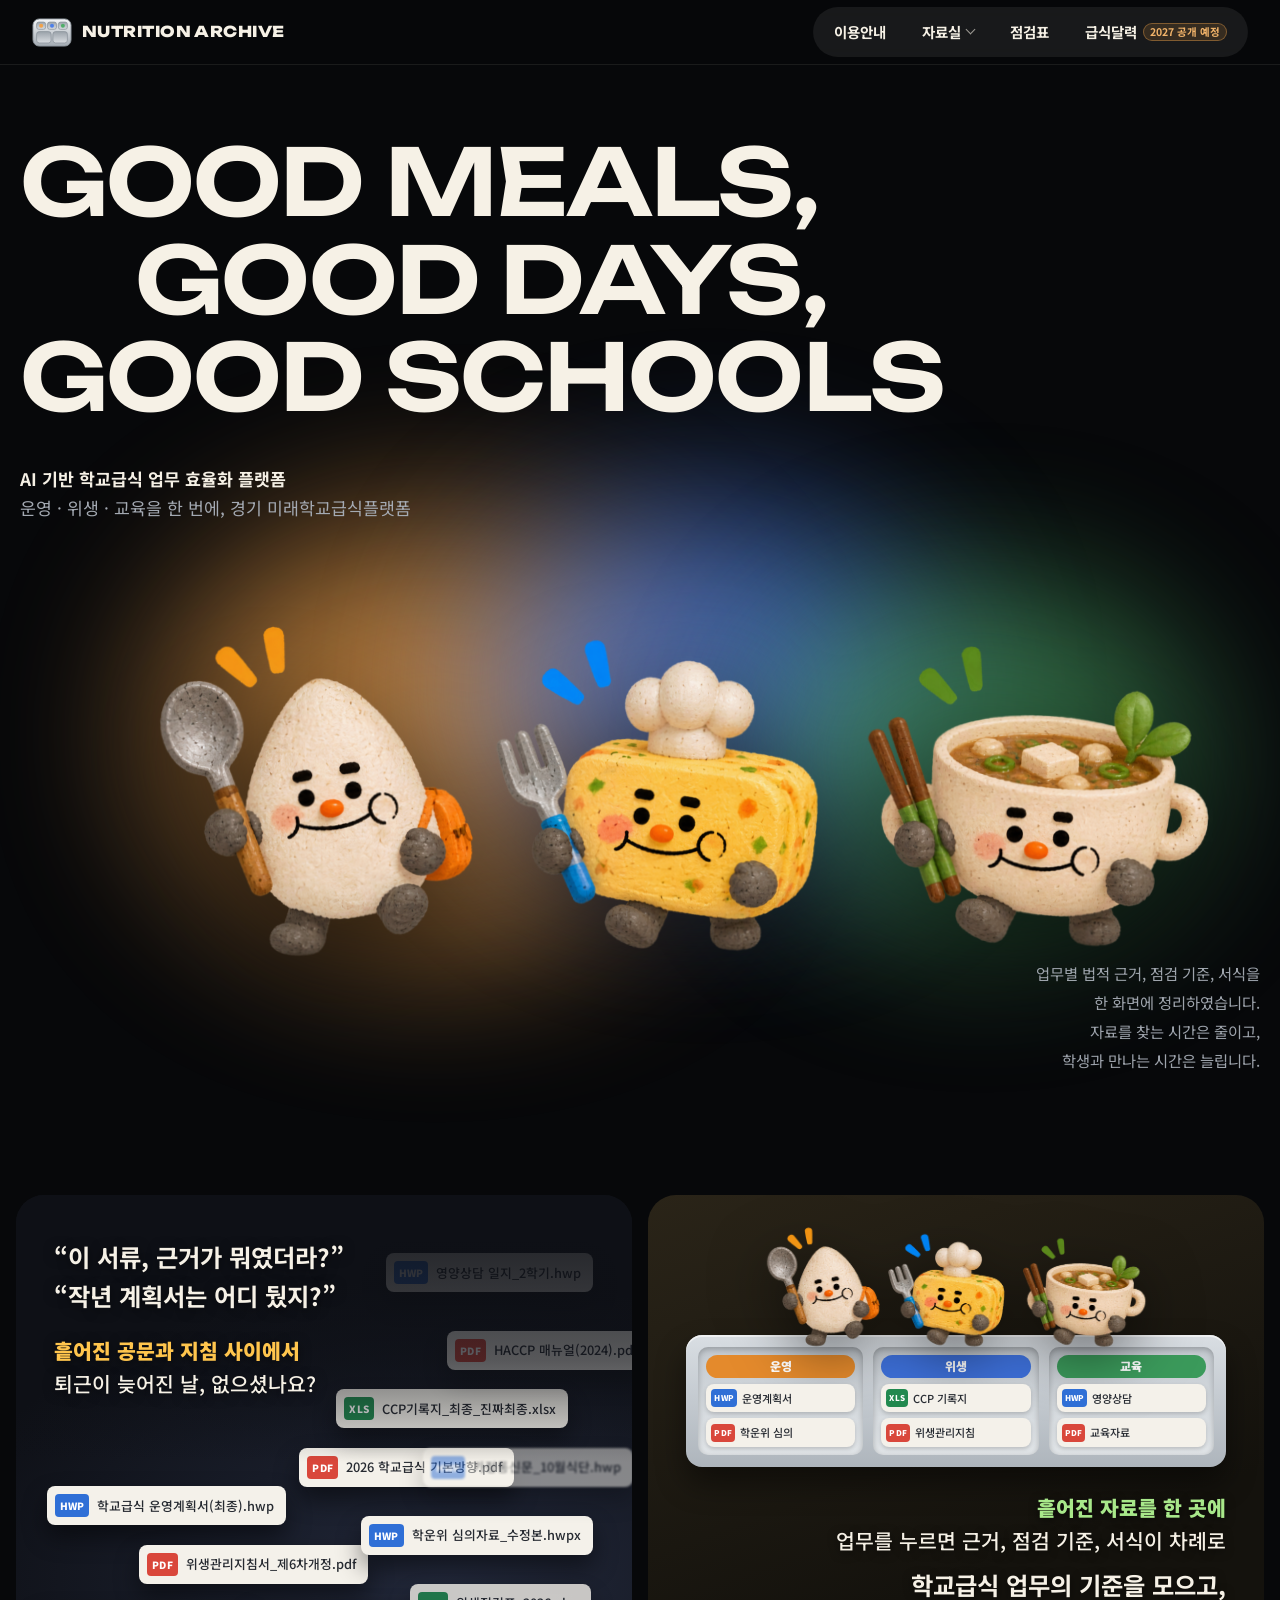
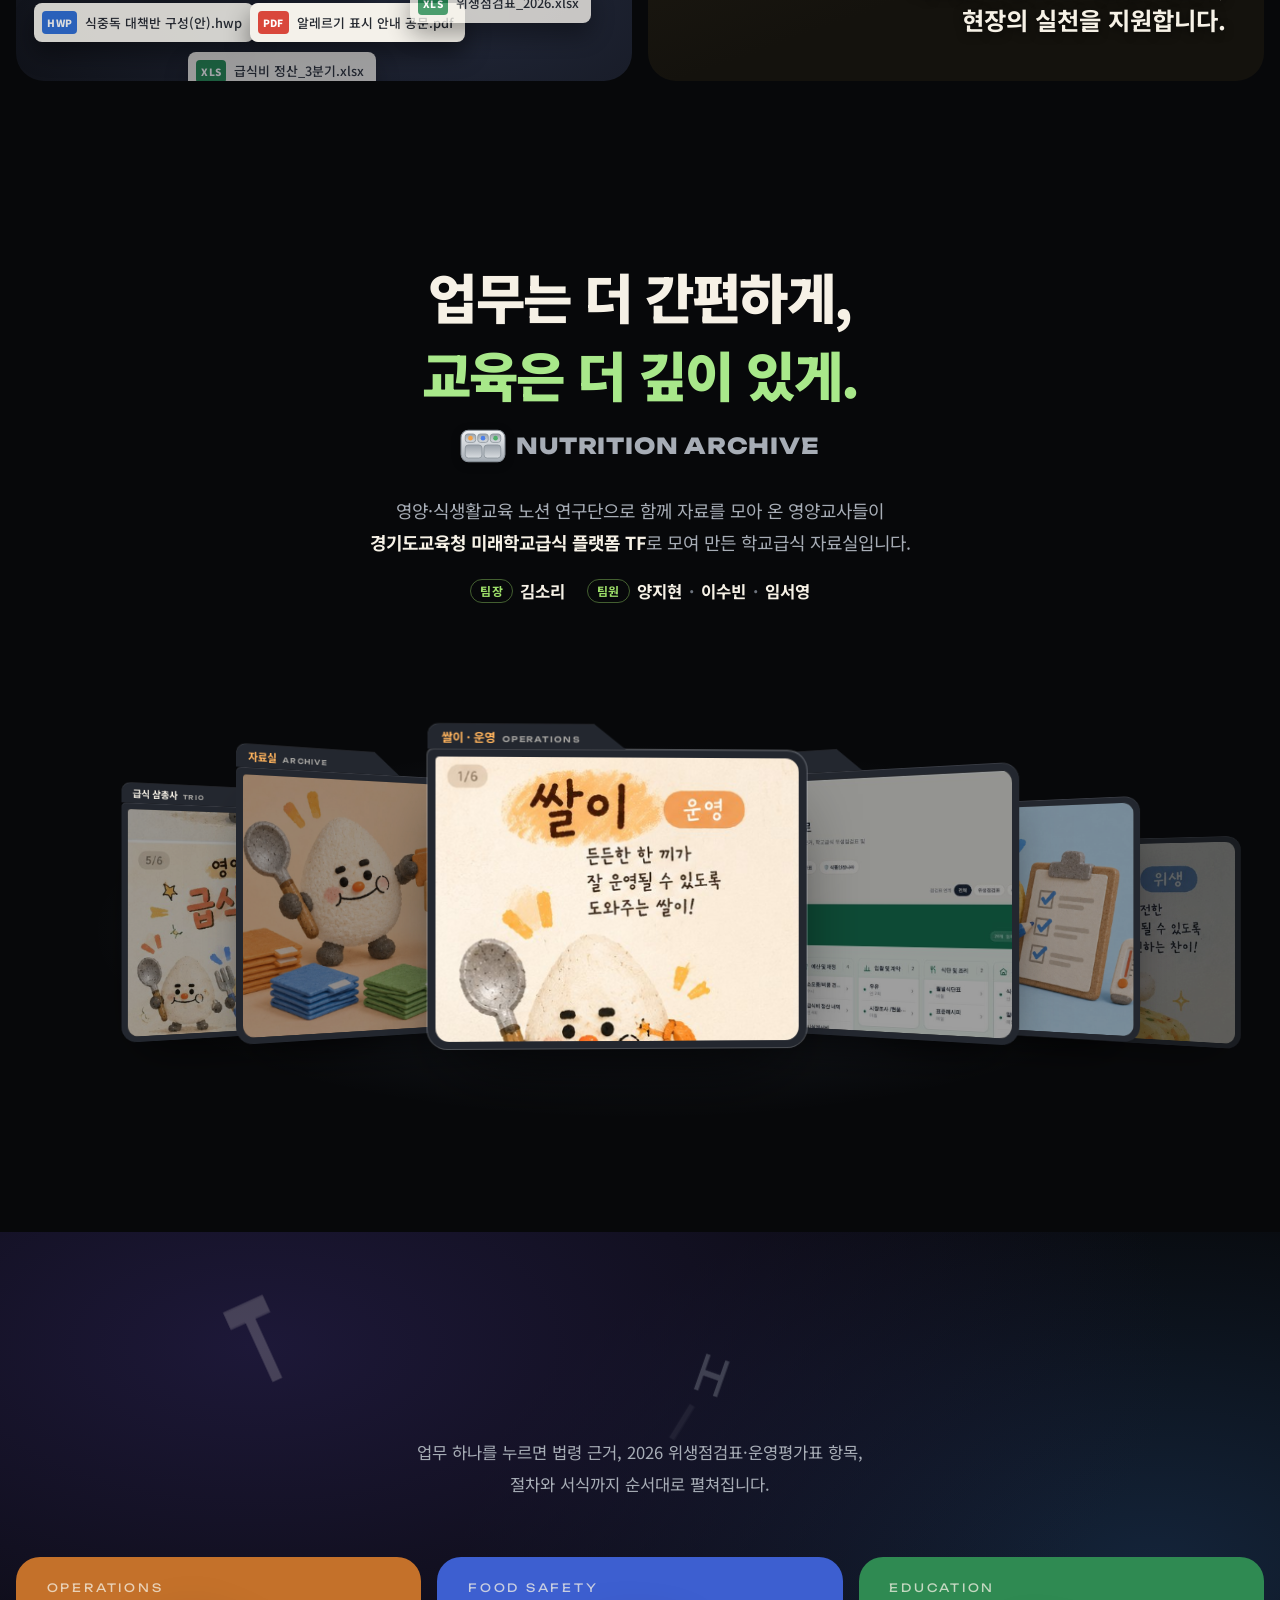
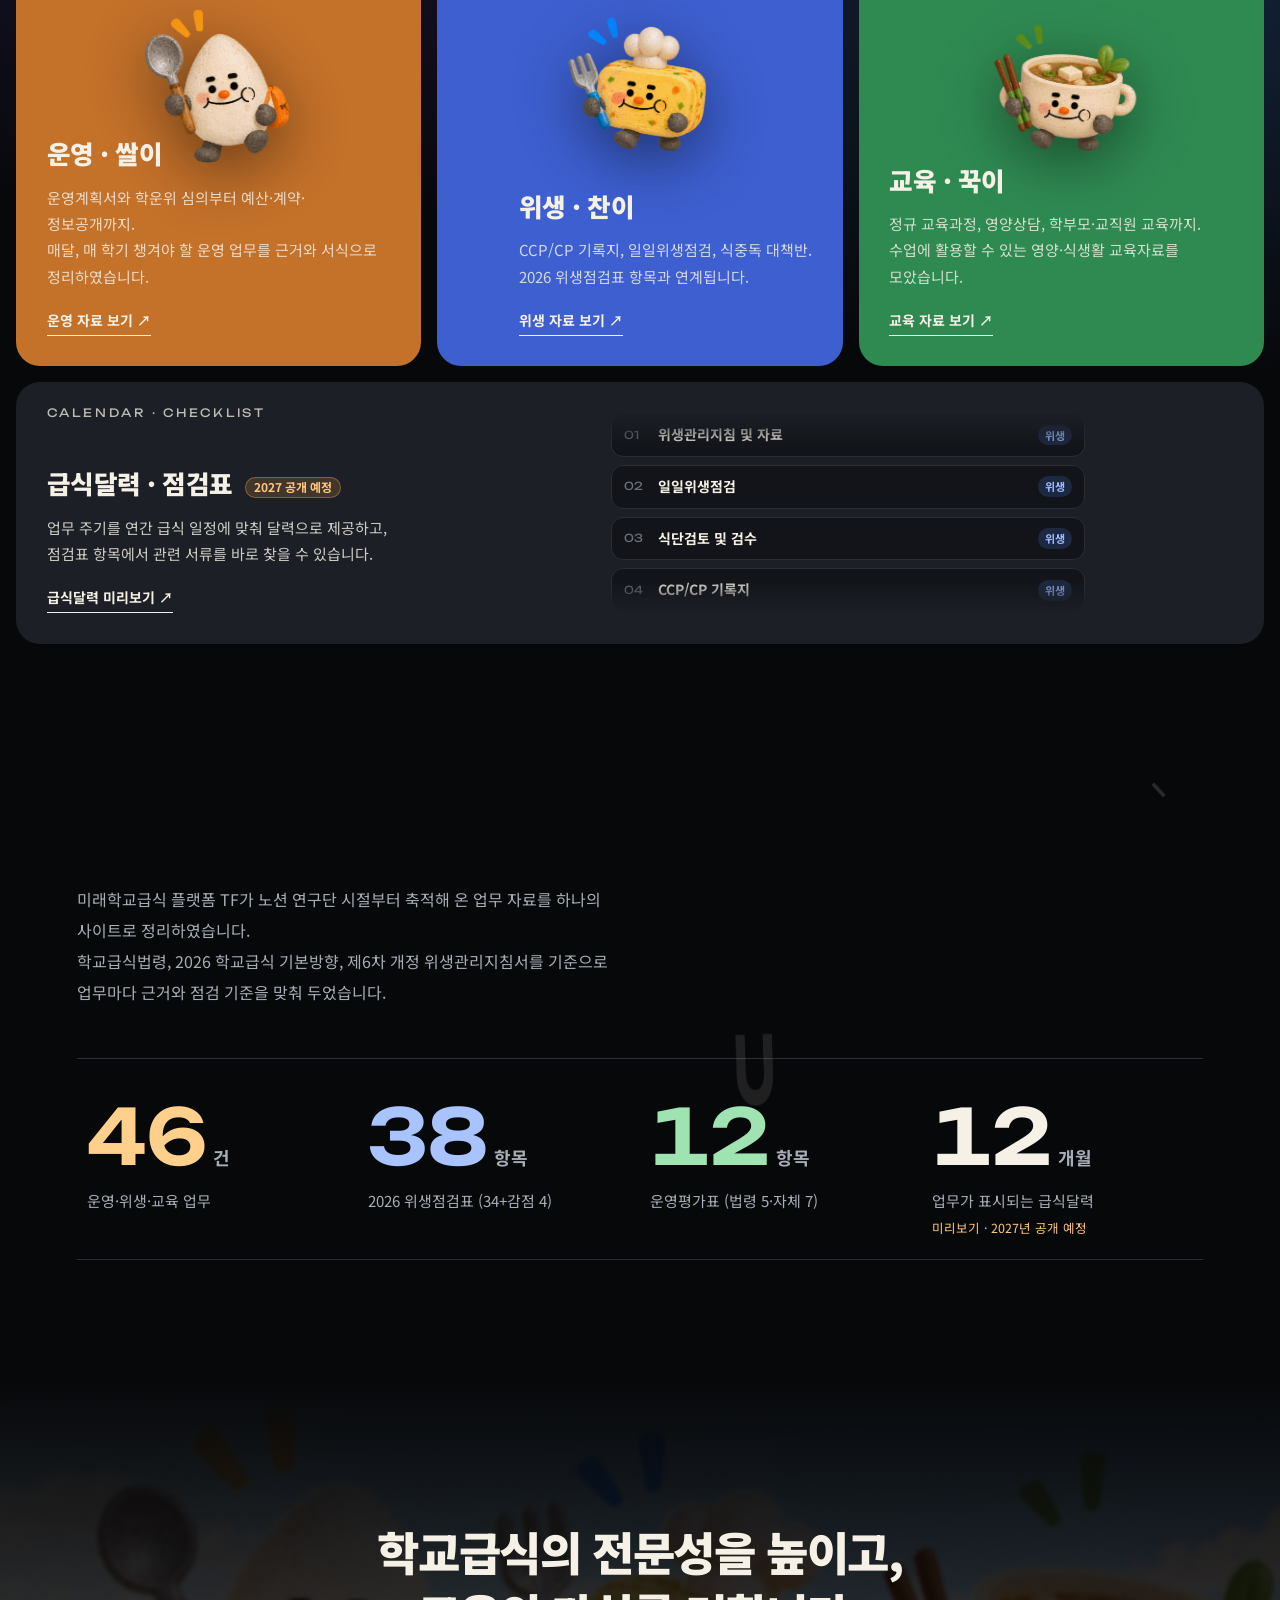
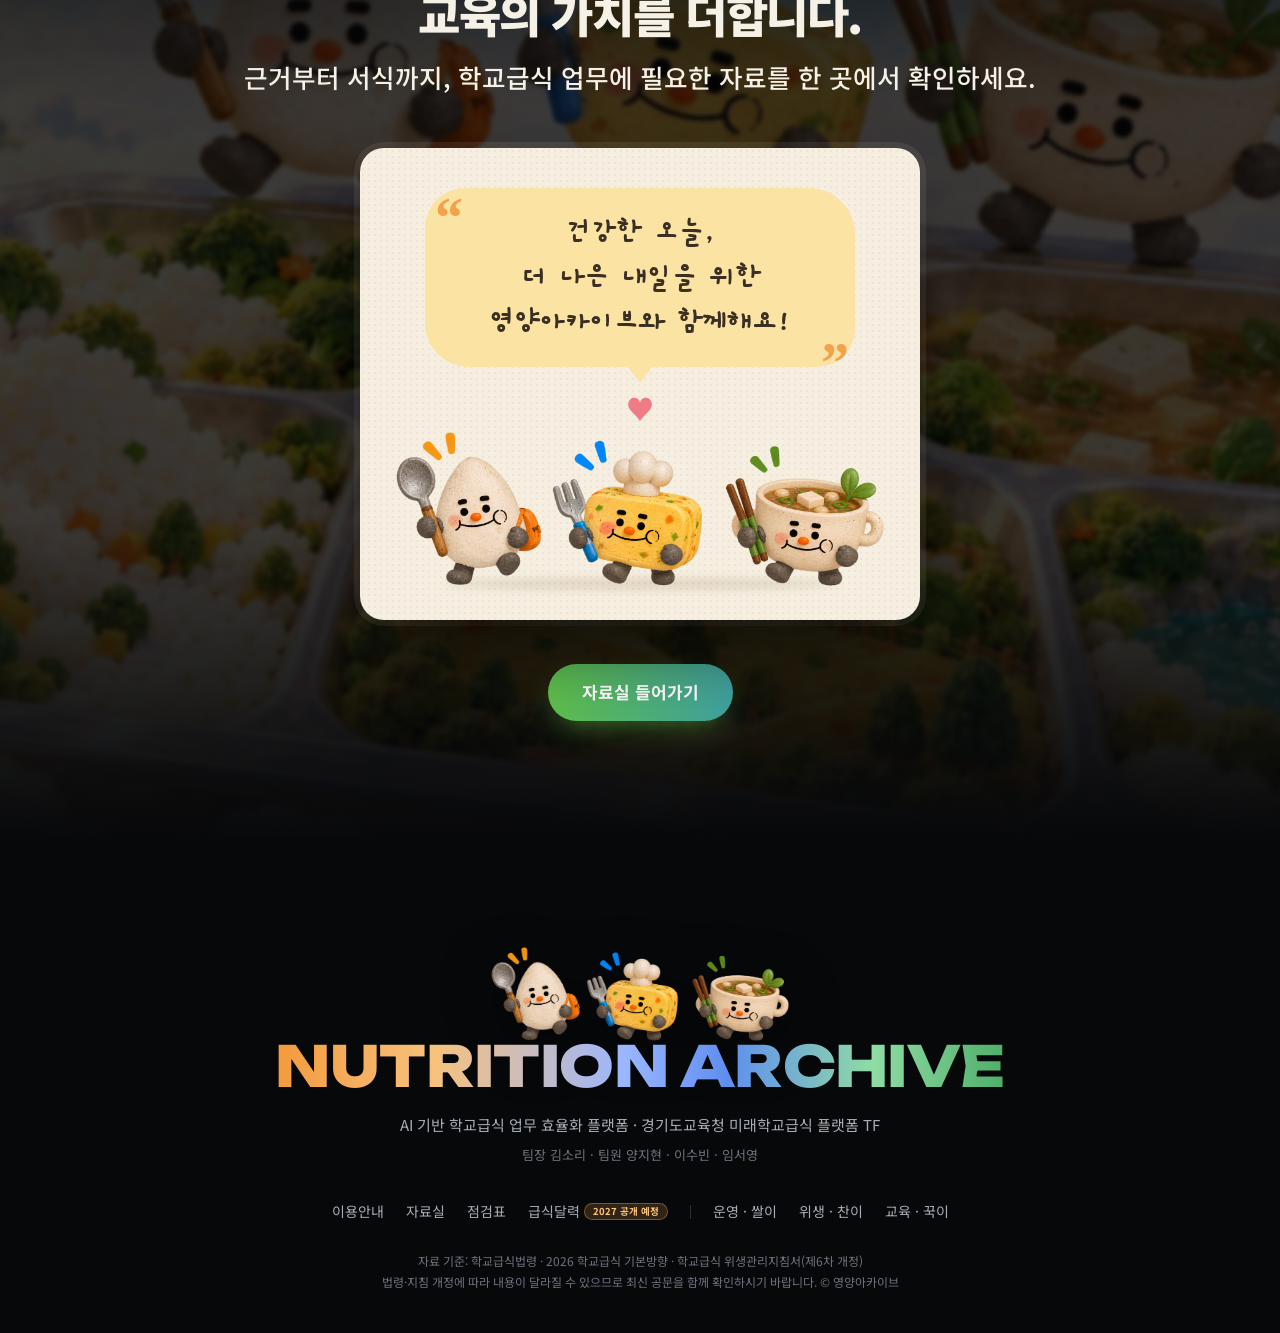
==== index.html @ f8cc2ca8 "공통 상단 메뉴, 첫 화면 5초 자동 재생, 점검표 엑셀 양식 출력, 팀 소개, 이용안내 개편 - nav.js: 모든 페이지 공통 상단 메뉴(이용안내·자료실·점검표·급식달력), 자" ====
<!doctype html>
<html lang="ko">
<head>
<meta charset="utf-8">
<meta name="viewport" content="width=device-width,initial-scale=1,viewport-fit=cover">
<title>영양아카이브</title>
<meta name="description" content="AI 기반 학교급식 업무 효율화 플랫폼. 운영·위생·교육 업무의 근거, 점검항목, 서식을 한 곳에서.">
<meta name="theme-color" content="#07080a">
<link rel="preconnect" href="https://fonts.googleapis.com">
<link rel="preconnect" href="https://fonts.gstatic.com" crossorigin>
<link rel="stylesheet" href="https://fonts.googleapis.com/css2?family=Unbounded:wght@400;600;800&family=Noto+Sans+KR:wght@400;500;700;900&family=Gaegu:wght@700&display=swap">
<link rel="stylesheet" href="main.css">
<link rel="stylesheet" href="v2.css">
<link rel="stylesheet" href="v3.css">
<link rel="stylesheet" href="v4.css">
<script>try{if(sessionStorage.getItem("na-intro")||matchMedia("(prefers-reduced-motion: reduce)").matches)document.documentElement.classList.add("intro-seen")}catch(e){}</script>
</head>
<body>
<a class="skip" href="archive-preview.html">자료실로 바로 가기</a>

<!-- ───────── 1. 인트로: 식판 창 속으로 ───────── -->
<section class="intro" id="intro" aria-label="식판 속 세상으로 들어가는 첫 화면">
  <div class="intro-pin">
    <div class="intro-brand">
      <svg class="mark" viewBox="0 0 44 32" aria-hidden="true"><defs><linearGradient id="trS" x1="0" y1="0" x2="0" y2="1"><stop offset="0" stop-color="#f3f5f7"/><stop offset="1" stop-color="#a3abb3"/></linearGradient><linearGradient id="trC" x1="0" y1="0" x2="0" y2="1"><stop offset="0" stop-color="#9aa2aa"/><stop offset="1" stop-color="#d9dde1"/></linearGradient></defs><rect x="1" y="1" width="42" height="30" rx="7" fill="url(#trS)" stroke="#8a929a" stroke-width="1"/><g fill="url(#trC)" stroke="#8a929a" stroke-width=".8"><rect x="5" y="4.5" width="10" height="8" rx="2.5"/><rect x="17" y="4.5" width="10" height="8" rx="2.5"/><rect x="29" y="4.5" width="10" height="8" rx="2.5"/><rect x="5" y="15" width="16" height="12.5" rx="3"/><rect x="23" y="15" width="16" height="12.5" rx="3"/></g><circle cx="10" cy="8.5" r="2.2" fill="#f2a24a"/><circle cx="22" cy="8.5" r="2.2" fill="#4d7fe8"/><circle cx="34" cy="8.5" r="2.2" fill="#4fae6a"/></svg>
      <span class="intro-word en">NUTRITION ARCHIVE</span><span class="intro-sub">AI 기반 학교급식 업무 효율화 플랫폼</span>
    </div>

    <div class="tray" id="tray">
      <span class="tray-handle l" aria-hidden="true"></span>
      <span class="tray-handle r" aria-hidden="true"></span>
      <div class="tray-window">
        <video id="dive" muted playsinline preload="auto" poster="assets/tray-poster.jpg" aria-hidden="true">
          <source src="assets/tray-dive-scrub.mp4" type="video/mp4">
          <source src="assets/tray-dive-scrub.webm" type="video/webm">
        </video>
        <img class="tray-still" src="assets/tray-poster.jpg" alt="쌀이·찬이·꾹이가 구름 위 식판에서 손을 흔들고, 식판 칸 안에는 쌀 언덕과 채소 숲, 작은 연못이 펼쳐져 있어요.">
      </div>
    </div>

    <button class="intro-skip" id="introSkip" type="button">건너뛰기 <span aria-hidden="true">›</span></button>

    <div class="lanes" aria-hidden="true">
      <p class="lanes-words"><span class="op">운영</span><i>·</i><span class="hy">위생</span><i>·</i><span class="ed">교육</span></p>
      <p class="lanes-sub">학교급식 업무를 한 식판에</p>
    </div>
    <div class="intro-fade" aria-hidden="true"></div>
  </div>
</section>

<!-- ───────── 상단 메뉴 (모든 페이지 공통: nav.js) ───────── -->
<header id="siteNav" data-theme="dark" data-active="home"></header>
<script src="nav.js"></script>

<main id="main">

<!-- ───────── 2. 히어로 ───────── -->
<section class="hero" id="about">
  <h1 class="hero-title" aria-label="Good meals, good days, good schools">
    <span class="ln"><span>GOOD MEALS,</span></span>
    <span class="ln in"><span>GOOD DAYS,</span></span>
    <span class="ln"><span>GOOD SCHOOLS</span></span>
  </h1>
  <div class="hero-sub">
    <p class="k1">AI 기반 학교급식 업무 효율화 플랫폼</p>
    <p class="k2">운영 · 위생 · 교육을 한 번에, 경기 미래학교급식플랫폼</p>
  </div>
  <div class="hero-visual" aria-hidden="true">
    <div class="glow g1"></div><div class="glow g2"></div><div class="glow g3"></div>
    <img class="hero-trio" src="assets/trio-cut.png" alt="">
  </div>
  <p class="hero-right">
    업무별 법적 근거, 점검 기준, 서식을<br>
    한 화면에 정리하였습니다.<br>
    자료를 찾는 시간은 줄이고,<br>
    학생과 만나는 시간은 늘립니다.
  </p>
</section>

<!-- ───────── 3. 공감 카드 ───────── -->
<section class="empathy">
  <article class="ecard mess">
    <div class="paper-storm" aria-hidden="true">
      <span class="fchip f1"><i class="pdf">PDF</i>2026 학교급식 기본방향.pdf</span>
      <span class="fchip f2"><i class="hwp">HWP</i>학교급식 운영계획서(최종).hwp</span>
      <span class="fchip f3"><i class="xls">XLS</i>CCP기록지_최종_진짜최종.xlsx</span>
      <span class="fchip f4"><i class="pdf">PDF</i>위생관리지침서_제6차개정.pdf</span>
      <span class="fchip f5"><i class="hwp">HWP</i>학운위 심의자료_수정본.hwpx</span>
      <span class="fchip f6"><i class="hwp">HWP</i>식중독 대책반 구성(안).hwp</span>
      <span class="fchip f7"><i class="pdf">PDF</i>알레르기 표시 안내 공문.pdf</span>
      <span class="fchip f8"><i class="xls">XLS</i>위생점검표_2026.xlsx</span>
      <span class="fchip f9"><i class="hwp">HWP</i>영양상담 일지_2학기.hwp</span>
      <span class="fchip f10"><i class="xls">XLS</i>급식비 정산_3분기.xlsx</span>
      <span class="fchip f11"><i class="pdf">PDF</i>HACCP 매뉴얼(2024).pdf</span>
      <span class="fchip f12"><i class="hwp">HWP</i>가정통신문_10월식단.hwp</span>
    </div>
    <div class="ecard-copy top">
      <p class="q">“이 서류, 근거가 뭐였더라?”<br>“작년 계획서는 어디 뒀지?”</p>
      <p class="hl hl-amber">흩어진 공문과 지침 사이에서</p>
      <p>퇴근이 늦어진 날, 없으셨나요?</p>
    </div>
  </article>
  <article class="ecard calm">
    <div class="sorted" aria-hidden="true">
      <img class="sorted-trio" src="assets/trio-cut.png" alt="">
      <div class="trays">
        <div class="tcol op"><b>운영</b><span class="fchip"><i class="hwp">HWP</i>운영계획서</span><span class="fchip"><i class="pdf">PDF</i>학운위 심의</span></div>
        <div class="tcol hy"><b>위생</b><span class="fchip"><i class="xls">XLS</i>CCP 기록지</span><span class="fchip"><i class="pdf">PDF</i>위생관리지침</span></div>
        <div class="tcol ed"><b>교육</b><span class="fchip"><i class="hwp">HWP</i>영양상담</span><span class="fchip"><i class="pdf">PDF</i>교육자료</span></div>
      </div>
    </div>
    <div class="ecard-copy bottom">
      <p class="hl hl-green">흩어진 자료를 한 곳에</p>
      <p>업무를 누르면 근거, 점검 기준, 서식이 차례로</p>
      <p class="big">학교급식 업무의 기준을 모으고,<br>현장의 실천을 지원합니다.</p>
    </div>
  </article>
</section>

<!-- ───────── 4. 슬로건 + 기울어진 자료 벽 ───────── -->
<section class="slogan">
  <h2 class="slogan-title"><span>업무는 더 간편하게,</span><span class="sl2">교육은 더 깊이 있게.</span></h2>
  <p class="slogan-brand"><svg class="mark" viewBox="0 0 44 32" aria-hidden="true"><defs><linearGradient id="trS" x1="0" y1="0" x2="0" y2="1"><stop offset="0" stop-color="#f3f5f7"/><stop offset="1" stop-color="#a3abb3"/></linearGradient><linearGradient id="trC" x1="0" y1="0" x2="0" y2="1"><stop offset="0" stop-color="#9aa2aa"/><stop offset="1" stop-color="#d9dde1"/></linearGradient></defs><rect x="1" y="1" width="42" height="30" rx="7" fill="url(#trS)" stroke="#8a929a" stroke-width="1"/><g fill="url(#trC)" stroke="#8a929a" stroke-width=".8"><rect x="5" y="4.5" width="10" height="8" rx="2.5"/><rect x="17" y="4.5" width="10" height="8" rx="2.5"/><rect x="29" y="4.5" width="10" height="8" rx="2.5"/><rect x="5" y="15" width="16" height="12.5" rx="3"/><rect x="23" y="15" width="16" height="12.5" rx="3"/></g><circle cx="10" cy="8.5" r="2.2" fill="#f2a24a"/><circle cx="22" cy="8.5" r="2.2" fill="#4d7fe8"/><circle cx="34" cy="8.5" r="2.2" fill="#4fae6a"/></svg>NUTRITION ARCHIVE</p>
  <p class="slogan-sub">영양·식생활교육 노션 연구단으로 함께 자료를 모아 온 영양교사들이<br class="dk"> <b>경기도교육청 미래학교급식 플랫폼 TF</b>로 모여 만든 학교급식 자료실입니다.</p>
  <p class="slogan-team"><span><em>팀장</em>김소리</span><span><em>팀원</em>양지현 <i aria-hidden="true">·</i> 이수빈 <i aria-hidden="true">·</i> 임서영</span></p>
</section>


<!-- ───────── 4-1. 폴더 필름 ───────── -->
<section class="reel" aria-hidden="true">
  <div class="reel-stage" id="reel">
    <div class="rtile" data-c="all"><span class="tab"><b>급식 삼총사</b><em>TRIO</em></span><div class="rimg"><img src="assets/card5.jpg" alt="" loading="lazy"></div></div>
    <div class="rtile" data-c="op"><span class="tab"><b>자료실</b><em>ARCHIVE</em></span><div class="rimg"><img src="assets/gb-arc.jpg" alt="" loading="lazy"></div></div>
    <div class="rtile" data-c="op"><span class="tab"><b>쌀이 · 운영</b><em>OPERATIONS</em></span><div class="rimg"><img src="assets/card1.jpg" alt="" loading="lazy"></div></div>
    <div class="rtile" data-c="op"><span class="tab"><b>자료실 화면</b><em>SCREEN</em></span><div class="rimg"><img src="assets/ui-arc.jpg" alt="" loading="lazy"></div></div>
    <div class="rtile" data-c="hy"><span class="tab"><b>점검표</b><em>CHECKLIST</em></span><div class="rimg"><img src="assets/gb-chk.jpg" alt="" loading="lazy"></div></div>
    <div class="rtile" data-c="hy"><span class="tab"><b>찬이 · 위생</b><em>FOOD SAFETY</em></span><div class="rimg"><img src="assets/card2.jpg" alt="" loading="lazy"></div></div>
    <div class="rtile" data-c="hy"><span class="tab"><b>점검 항목</b><em>INSPECTION</em></span><div class="rimg"><img src="assets/ui-insp.jpg" alt="" loading="lazy"></div></div>
    <div class="rtile" data-c="ed"><span class="tab"><b>급식달력</b><em>CALENDAR</em></span><div class="rimg"><img src="assets/gb-cal.jpg" alt="" loading="lazy"></div></div>
    <div class="rtile" data-c="ed"><span class="tab"><b>꾹이 · 교육</b><em>EDUCATION</em></span><div class="rimg"><img src="assets/card3.jpg" alt="" loading="lazy"></div></div>
    <div class="rtile" data-c="ed"><span class="tab"><b>달력 화면</b><em>SCREEN</em></span><div class="rimg"><img src="assets/ui-cal.jpg" alt="" loading="lazy"></div></div>
    <div class="rtile" data-c="op"><span class="tab"><b>근거 · 기준 · 서식</b><em>BASIS</em></span><div class="rimg"><img src="assets/gb-base.jpg" alt="" loading="lazy"></div></div>
    <div class="rtile" data-c="all"><span class="tab"><b>급식 한 상</b><em>MEAL</em></span><div class="rimg"><img src="assets/card4.jpg" alt="" loading="lazy"></div></div>
    <div class="rtile" data-c="hy"><span class="tab"><b>세부 자료</b><em>BOARD</em></span><div class="rimg"><img src="assets/ui-board.jpg" alt="" loading="lazy"></div></div>
    <div class="rtile" data-c="ed"><span class="tab"><b>계기교육</b><em>LESSON</em></span><div class="rimg"><img src="assets/gb-edu.jpg" alt="" loading="lazy"></div></div>
    <div class="rtile" data-c="all"><span class="tab"><b>함께해요</b><em>TOGETHER</em></span><div class="rimg"><img src="assets/card6.jpg" alt="" loading="lazy"></div></div>
  </div>
</section>

<!-- ───────── 5. Why ───────── -->
<section class="why" id="why">
  <div class="why-head">
    <h2 class="scatter" aria-label="What's inside the archive"><span class="w">WHAT'S INSIDE</span><span class="w">THE ARCHIVE</span></h2>
    <p class="why-copy">
      업무 하나를 누르면 법령 근거, 2026 위생점검표·운영평가표 항목,<br>
      절차와 서식까지 순서대로 펼쳐집니다.
    </p>
  </div>

  <div class="bento">
    <article class="b b1">
      <span class="no en">OPERATIONS</span>
      <div class="b-copy">
        <h3>운영 · 쌀이</h3>
        <p>운영계획서와 학운위 심의부터 예산·계약·정보공개까지.<br>매달, 매 학기 챙겨야 할 운영 업무를 근거와 서식으로 정리하였습니다.</p>
        <a href="archive-preview.html?category=운영">운영 자료 보기 ↗</a>
      </div>
      <img class="b-char" src="assets/ssal.png" alt="숟가락을 든 쌀이">
    </article>
    <article class="b b2">
      <span class="no en">FOOD SAFETY</span>
      <div class="b-copy">
        <h3>위생 · 찬이</h3>
        <p>CCP/CP 기록지, 일일위생점검, 식중독 대책반.<br>2026 위생점검표 항목과 연계됩니다.</p>
        <a href="archive-preview.html?category=위생">위생 자료 보기 ↗</a>
      </div>
      <img class="b-char" src="assets/chan.png" alt="포크를 든 찬이">
    </article>
    <article class="b b3">
      <span class="no en">EDUCATION</span>
      <div class="b-copy">
        <h3>교육 · 꾹이</h3>
        <p>정규 교육과정, 영양상담, 학부모·교직원 교육까지.<br>수업에 활용할 수 있는 영양·식생활 교육자료를 모았습니다.</p>
        <a href="archive-preview.html?category=교육">교육 자료 보기 ↗</a>
      </div>
      <img class="b-char" src="assets/kkuk.png" alt="젓가락을 든 꾹이">
    </article>
    <article class="b b4">
      <span class="no en">CALENDAR · CHECKLIST</span>
      <div class="b-copy">
        <h3>급식달력 · 점검표 <em class="soon">2027 공개 예정</em></h3>
        <p>업무 주기를 연간 급식 일정에 맞춰 달력으로 제공하고,<br>점검표 항목에서 관련 서류를 바로 찾을 수 있습니다.</p>
        <a href="archive-preview.html?tab=cal">급식달력 미리보기 ↗</a>
      </div>
      <div class="ticker" aria-label="아카이브에 담긴 업무 목록"><ol id="ticker"></ol></div>
    </article>
  </div>
</section>

<!-- ───────── 6. 숫자로 보는 아카이브 ───────── -->
<section class="numbers">
  <div class="numbers-head">
    <p>미래학교급식 플랫폼 TF가 노션 연구단 시절부터 축적해 온 업무 자료를 하나의 사이트로 정리하였습니다.<br>
    학교급식법령, 2026 학교급식 기본방향, 제6차 개정 위생관리지침서를 기준으로<br>
    업무마다 근거와 점검 기준을 맞춰 두었습니다.</p>
    <h2 class="scatter right" aria-label="In numbers"><span class="w">IN</span><span class="w">NUMBERS</span></h2>
  </div>
  <ul class="stats">
    <li><b data-count="46">0</b><span>건</span><em>운영·위생·교육 업무</em></li>
    <li><b data-count="38">0</b><span>항목</span><em>2026 위생점검표 (34+감점 4)</em></li>
    <li><b data-count="12">0</b><span>항목</span><em>운영평가표 (법령 5·자체 7)</em></li>
    <li><b data-count="12">0</b><span>개월</span><em>업무가 표시되는 급식달력<br><small>미리보기 · 2027년 공개 예정</small></em></li>
  </ul>
</section>

<!-- ───────── 7. 마무리 ───────── -->
<section class="cta">
  <div class="cta-bg" aria-hidden="true"><img src="assets/tray-world.jpg" alt=""></div>
  <h2 class="cta-title">학교급식의 전문성을 높이고,<br>교육의 가치를 더합니다.</h2>
  <p class="cta-sub">근거부터 서식까지, 학교급식 업무에 필요한 자료를 한 곳에서 확인하세요.</p>
  <figure class="finale-card">
    <blockquote class="bubble"><span class="qm l" aria-hidden="true">“</span>건강한 오늘,<br>더 나은 내일을 위한<br>영양아카이브와 함께해요!<span class="qm r" aria-hidden="true">”</span></blockquote>
    <span class="heart" aria-hidden="true">♥</span>
    <img src="assets/trio-cut.png" alt="쌀이, 찬이, 꾹이가 나란히 서서 인사해요.">
    <span class="ground" aria-hidden="true"></span>
  </figure>
  <a class="cta-btn" href="archive-preview.html">자료실 들어가기</a>
</section>

</main>

<footer class="foot v2">
  <div class="fbrand">
    <img src="assets/trio-cut.png" alt="" aria-hidden="true">
    <p class="fg en">NUTRITION ARCHIVE</p>
    <p class="ftag">AI 기반 학교급식 업무 효율화 플랫폼 · 경기도교육청 미래학교급식 플랫폼 TF</p>
    <p class="fteam">팀장 김소리 · 팀원 양지현 · 이수빈 · 임서영</p>
  </div>
  <nav class="flinks" aria-label="바닥글 메뉴">
    <a href="guide.html">이용안내</a><a href="archive-preview.html">자료실</a><a href="archive-preview.html?tab=chk">점검표</a><a href="archive-preview.html?tab=cal">급식달력 <em class="soon">2027 공개 예정</em></a>
    <span class="sep" aria-hidden="true"></span>
    <a href="archive-preview.html?category=운영">운영 · 쌀이</a><a href="archive-preview.html?category=위생">위생 · 찬이</a><a href="archive-preview.html?category=교육">교육 · 꾹이</a>
  </nav>
  <small class="fnote">자료 기준: 학교급식법령 · 2026 학교급식 기본방향 · 학교급식 위생관리지침서(제6차 개정)<br>법령·지침 개정에 따라 내용이 달라질 수 있으므로 최신 공문을 함께 확인하시기 바랍니다. © 영양아카이브</small>
</footer>

<button class="totop" id="totop" type="button" aria-label="맨 위로">↑</button>

<script src="vendor/gsap.min.js"></script>
<script src="vendor/ScrollTrigger.min.js"></script>
<script src="vendor/lenis.min.js"></script>
<script src="main-v4.js"></script>
</body>
</html>
---- main.css ----
/* Layout: 링크키즈북식 다크 스크롤 스토리. 인트로(고정 식판 창) → 거대 영문 히어로 → 공감 카드 → 기울어진 자료 벽 → Why 벤토 → 숫자 → 마무리 → 거대 푸터 글자 */
:root{
  --ink:#07080a; --ink-2:#121419; --ink-3:#1c1f26; --line:#2a2e37;
  --paper:#f6f1e6; --muted:#a7adb6; --dim:#6d737d;
  --rice:#f2a24a; --egg:#4d7fe8; --soup:#4fae6a; --leaf:#9ee06a;
  --f-disp:"Unbounded","Noto Sans KR",system-ui,sans-serif;
  --f-body:"Noto Sans KR",system-ui,-apple-system,"Apple SD Gothic Neo","Malgun Gothic",sans-serif;
  --f-hand:"Gaegu","Noto Sans KR",cursive;
  --gut:max(20px,env(safe-area-inset-left,0px));
  --gutR:max(20px,env(safe-area-inset-right,0px));
  color-scheme:dark;
}
*{box-sizing:border-box}
html{background:var(--ink);overflow-x:clip}
html.lenis,html.lenis body{height:auto}
.lenis.lenis-smooth{scroll-behavior:auto!important}
body{margin:0;background:var(--ink);color:var(--paper);font-family:var(--f-body);font-size:16px;line-height:1.7;word-break:keep-all;-webkit-font-smoothing:antialiased;overflow-x:clip}
img{max-width:100%;display:block}
a{color:inherit;text-decoration:none}
:focus-visible{outline:2px solid var(--leaf);outline-offset:3px;border-radius:4px}
.skip{position:absolute;left:-999px;top:8px;z-index:100;background:var(--paper);color:var(--ink);padding:8px 14px;border-radius:999px}
.skip:focus{left:16px}

/* 공통 마크: 두 장의 잎 = 숟가락 두 개 */
.mark{display:inline-flex;gap:2px;align-items:flex-end;width:34px;height:24px;flex:none}
.mark i{display:block;width:15px;height:22px;background:linear-gradient(160deg,#c6f08f,#5fbf4a);border-radius:2px 16px 2px 16px;transform:rotate(-14deg)}
.mark i+i{transform:scaleX(-1) rotate(-14deg)}

/* ───────── 1. 인트로 ───────── */
.intro{position:relative;height:520vh;background:var(--ink)}
.intro-pin{position:sticky;top:0;height:100vh;height:100svh;overflow:hidden;display:grid;place-items:center}
.intro-brand{position:absolute;top:13vh;left:50%;transform:translateX(-50%);display:flex;flex-direction:column;align-items:center;gap:14px;z-index:3;text-align:center}
.intro-brand .mark{width:52px;height:36px}
.intro-brand .mark i{width:23px;height:33px}
.intro-word{font-family:var(--f-disp);font-weight:800;font-size:clamp(20px,2.4vw,30px);letter-spacing:.04em;white-space:nowrap}

.tray{position:absolute;left:50%;top:56%;width:min(500px,74vw);aspect-ratio:16/10;transform:translate(-50%,-50%);z-index:2}
.tray-window{position:absolute;inset:0;overflow:hidden;border-radius:30px;background:#cfd6dc;box-shadow:0 0 0 6px #c9ced4,0 0 0 7px #8d949c,0 30px 80px -20px rgba(160,200,255,.25)}
.tray-window video,.tray-window .tray-still{position:absolute;inset:0;width:100%;height:100%;object-fit:cover}
.tray-window .tray-still{z-index:-1}
.tray-handle{position:absolute;top:34%;width:7%;height:32%;background:linear-gradient(90deg,#a9b0b8,#e5e9ec 50%,#a9b0b8);border-radius:14px;z-index:-1}
.tray-handle.l{left:-5.5%}.tray-handle.r{right:-5.5%}

.chev{position:absolute;bottom:9vh;left:50%;transform:translateX(-50%);display:grid;gap:2px;z-index:3}
.chev i{display:block;width:22px;height:9px;border-right:2px solid var(--paper);border-bottom:2px solid var(--paper);transform:rotate(45deg) scale(.7);transform-origin:center;opacity:.25;animation:chev 1.6s infinite}
.chev i:nth-child(1){animation-delay:.0s}.chev i:nth-child(2){animation-delay:.2s}.chev i:nth-child(3){animation-delay:.4s}
@keyframes chev{0%,100%{opacity:.15}40%{opacity:.95}}

.intro-giant{position:absolute;left:0;right:0;bottom:3vh;z-index:4;text-align:center;font-family:var(--f-disp);font-weight:800;font-size:clamp(34px,9.2vw,148px);line-height:.95;letter-spacing:-.01em;white-space:nowrap;
  background:linear-gradient(90deg,#f6c27a,#f6f1e6 45%,#9fc0ff 75%,#a7e39a);-webkit-background-clip:text;background-clip:text;color:transparent;opacity:0;transform:translateY(40%)}
.intro-fade{position:absolute;inset:0;background:var(--ink);opacity:0;z-index:5;pointer-events:none}

/* ───────── 상단 메뉴 ───────── */
.nav{position:fixed;top:0;left:0;right:0;z-index:50;display:flex;align-items:center;gap:28px;
  padding:calc(14px + env(safe-area-inset-top,0px)) var(--gutR) 14px var(--gut);
  background:linear-gradient(var(--ink) 30%,rgba(7,8,10,0));opacity:0;transform:translateY(-100%);transition:opacity .4s,transform .4s}
.nav.on{opacity:1;transform:none}
.logo{display:flex;align-items:center;gap:10px;margin-right:auto}
.logo b{font-family:var(--f-body);font-weight:900;font-size:19px;letter-spacing:-.02em}
.nav nav{display:flex;gap:30px;font-weight:500;font-size:15px}
.nav nav a{opacity:.86}.nav nav a:hover{opacity:1;color:var(--leaf)}
.nav-cta{background:#2a3a1f;color:#d8f5b8;font-weight:700;font-size:14px;padding:8px 18px;border-radius:999px;border:1px solid #47622f}
.nav-cta:hover{background:#3a5229}

main{position:relative;z-index:1}
section{position:relative}

/* ───────── 2. 히어로 ───────── */
.hero{min-height:100vh;padding:clamp(110px,15vh,150px) var(--gutR) 80px var(--gut);overflow:hidden}
.hero-title{font-family:var(--f-disp);font-weight:600;font-size:clamp(34px,7.2vw,112px);line-height:1.02;letter-spacing:-.02em;margin:0;position:relative;z-index:2}
.hero-title .ln{display:block;overflow:hidden;padding-bottom:.04em}
.hero-title .ln>span{display:inline-block}
.hero-title .ln.in{padding-left:9vw}
.hero-sub{margin-top:36px;position:relative;z-index:2}
.hero-sub p{margin:0;font-size:clamp(15px,1.35vw,19px);color:var(--muted)}
.hero-sub .k1{color:var(--paper);font-weight:700}
.hero-visual{position:relative;height:clamp(300px,46vw,640px);margin-top:-12vw;z-index:1}
.hero-trio{position:absolute;left:50%;bottom:6%;width:min(1100px,92vw);transform:translateX(-46%);filter:drop-shadow(0 30px 60px rgba(0,0,0,.6))}
.glow{position:absolute;border-radius:50%;filter:blur(70px);opacity:.55}
.g1{width:34vw;height:26vw;left:16%;bottom:10%;background:var(--rice)}
.g2{width:30vw;height:24vw;left:40%;bottom:20%;background:var(--egg)}
.g3{width:30vw;height:24vw;left:62%;bottom:8%;background:var(--soup)}
.hero-right{position:relative;z-index:2;margin:0 0 0 auto;max-width:30em;text-align:right;color:var(--muted);font-size:clamp(14px,1.2vw,17px);line-height:1.9}

/* ───────── 3. 공감 카드 ───────── */
.empathy{display:grid;grid-template-columns:1fr 1fr;gap:16px;padding:40px 16px 120px}
.ecard{position:relative;border-radius:28px;overflow:hidden;min-height:clamp(420px,46vw,660px);background:var(--ink-2)}
.ecard img{position:absolute;inset:0;width:100%;height:100%;object-fit:cover}
.ecard.warm img{filter:saturate(1.05) brightness(.62)}
.ecard.cool img{filter:grayscale(.4) brightness(.38) hue-rotate(10deg);object-position:left top}
.ecard::after{content:"";position:absolute;inset:0;pointer-events:none}
.ecard.warm::after{background:linear-gradient(180deg,rgba(7,8,10,.75),rgba(7,8,10,0) 55%)}
.ecard.cool::after{background:linear-gradient(0deg,rgba(7,8,10,.85),rgba(20,40,90,.25) 60%)}
.ecard-copy{position:absolute;z-index:2;left:clamp(22px,3vw,42px);right:clamp(22px,3vw,42px);font-size:clamp(16px,1.6vw,22px);line-height:1.6;font-weight:500}
.ecard-copy p{margin:0}
.ecard-copy.top{top:clamp(26px,3.4vw,52px)}
.ecard-copy.bottom{bottom:clamp(26px,3.4vw,52px);text-align:right}
.ecard .q{font-size:clamp(18px,1.9vw,26px);font-weight:700;margin-bottom:18px}
.ecard .big{font-size:clamp(18px,1.9vw,26px);font-weight:700;margin-top:10px}
.hl{font-weight:900}
.hl-amber{color:#ffc54d}.hl-blue{color:#86a8ff}

/* ───────── 4. 슬로건 + 벽 ───────── */
.slogan{text-align:center;padding:60px 0 0;overflow:hidden}
.slogan-title{font-family:var(--f-body);font-weight:900;font-size:clamp(28px,4.2vw,58px);letter-spacing:-.03em;margin:0 0 6px;padding:0 16px;display:flex;align-items:center;justify-content:center;gap:.35em;flex-wrap:wrap}
.slogan-title .emoji{width:1.25em;height:1.25em;border-radius:.28em;object-fit:cover;transform:rotate(-6deg)}
.slogan-brand{font-family:var(--f-disp);font-weight:800;font-size:clamp(26px,4vw,54px);margin:0;display:flex;align-items:center;justify-content:center;gap:.45em}
.slogan-brand .mark{transform:scale(1.4)}
.slogan-sub{color:var(--muted);font-size:clamp(15px,1.4vw,20px);margin:30px auto 0;padding:0 16px}
.wall-wrap{position:relative;height:clamp(420px,62vw,860px);margin-top:20px;perspective:1400px;overflow:hidden}
.wall-wrap::after{content:"";position:absolute;inset:auto 0 0 0;height:55%;background:linear-gradient(0deg,var(--ink) 15%,rgba(7,8,10,0));pointer-events:none}
.wall{position:absolute;left:50%;top:12%;width:220vw;transform:translateX(-50%) rotateX(52deg) rotateZ(-14deg);transform-style:preserve-3d;display:grid;gap:14px}
.wall .row{display:flex;gap:14px}
.wall img{width:clamp(180px,22vw,340px);aspect-ratio:4/3;object-fit:cover;border-radius:6px;border:4px solid #111;box-shadow:0 10px 30px rgba(0,0,0,.5);flex:none}

/* ───────── 5. Why ───────── */
.why{padding:80px 16px 120px;background:radial-gradient(120% 70% at 20% 10%,#1d1838 0,rgba(7,8,10,0) 60%),radial-gradient(90% 60% at 90% 30%,#14243a 0,rgba(7,8,10,0) 60%)}
.why-head{display:grid;grid-template-columns:1fr 1fr;gap:40px;align-items:end;padding:0 clamp(8px,4vw,70px) 60px}
.scatter{font-family:var(--f-disp);font-weight:600;font-size:clamp(34px,5.4vw,92px);line-height:.98;margin:0;letter-spacing:-.02em}
.scatter .w{display:block;white-space:nowrap}
.scatter .w:first-child{font-weight:400;font-size:.62em;color:var(--muted)}
.scatter .ch{display:inline-block;will-change:transform,opacity}
.scatter.right{text-align:right}
.why-copy{color:var(--muted);font-size:clamp(15px,1.3vw,18px);line-height:1.95;margin:0}
.bento{display:grid;grid-template-columns:repeat(12,minmax(0,1fr));gap:16px}
.b{position:relative;border-radius:24px;overflow:hidden;padding:clamp(22px,2.4vw,36px);min-height:clamp(300px,24vw,360px);display:flex;gap:20px;background:var(--ink-3)}
.b1{grid-column:span 7}.b2{grid-column:span 5;background:#3d5fd0}
.b3{grid-column:span 5;background:#2f8a52}.b4{grid-column:span 7}
.b .no{position:absolute;top:22px;left:clamp(22px,2.4vw,36px);font-family:var(--f-disp);font-size:18px;color:rgba(246,241,230,.6)}
.b-copy{align-self:flex-end;position:relative;z-index:2;max-width:34em}
.b h3{font-size:clamp(22px,2vw,30px);font-weight:900;margin:0 0 10px;letter-spacing:-.02em}
.b p{margin:0 0 16px;font-size:15px;line-height:1.75;color:rgba(246,241,230,.82)}
.b a{display:inline-block;font-weight:700;font-size:14px;border-bottom:1px solid currentColor;padding-bottom:2px}
.b-char{position:absolute;right:clamp(10px,2vw,30px);top:clamp(16px,2vw,28px);width:clamp(120px,13vw,200px);filter:drop-shadow(0 16px 30px rgba(0,0,0,.45));transition:transform .5s}
.b:hover .b-char{transform:translateY(-8px) rotate(-4deg)}
.b4 .b-copy{flex:1 1 52%}
.ticker{flex:0 0 40%;height:280px;align-self:stretch;overflow:hidden;-webkit-mask-image:linear-gradient(transparent,#000 18%,#000 82%,transparent);mask-image:linear-gradient(transparent,#000 18%,#000 82%,transparent)}
.ticker ol{list-style:none;margin:0;padding:0;display:grid;gap:8px;animation:tick 60s linear infinite}
.ticker li{display:flex;gap:12px;align-items:center;background:var(--ink-2);border:1px solid var(--line);border-radius:12px;padding:9px 12px;font-size:14px;font-weight:700}
.ticker li small{font-family:var(--f-disp);font-size:11px;color:var(--dim);font-weight:400;min-width:22px}
.ticker li i{font-style:normal;font-size:11px;font-weight:700;padding:1px 7px;border-radius:999px;margin-left:auto;flex:none}
.ticker li i.op{background:rgba(242,162,74,.18);color:var(--rice)}
.ticker li i.hy{background:rgba(77,127,232,.2);color:#9db8ff}
.ticker li i.ed{background:rgba(79,174,106,.2);color:#8fdca4}
@keyframes tick{to{transform:translateY(-50%)}}

/* ───────── 6. 숫자 ───────── */
.numbers{padding:120px clamp(16px,6vw,90px)}
.numbers-head{display:grid;grid-template-columns:1fr 1fr;gap:40px;align-items:center;padding-bottom:50px;border-bottom:1px solid var(--line)}
.numbers-head p{margin:0;color:var(--muted);font-size:clamp(15px,1.25vw,17px);line-height:1.95}
.stats{list-style:none;margin:0;padding:0;display:grid;grid-template-columns:repeat(4,minmax(0,1fr))}
.stats li{padding:40px 10px 20px;border-bottom:1px solid var(--line)}
.stats b{font-family:var(--f-disp);font-weight:600;font-size:clamp(48px,6vw,96px);line-height:1;font-variant-numeric:tabular-nums}
.stats span{font-weight:700;font-size:18px;margin-left:6px;color:var(--muted)}
.stats em{display:block;font-style:normal;color:var(--muted);margin-top:12px;font-size:15px}
.stats li:nth-child(1) b{color:#ffd08c}.stats li:nth-child(2) b{color:#a9c3ff}.stats li:nth-child(3) b{color:#9fe3b3}.stats li:nth-child(4) b{color:var(--paper)}

/* ───────── 7. 마무리 ───────── */
.cta{padding:140px 16px 120px;text-align:center;overflow:hidden}
.cta-bg{position:absolute;inset:0;z-index:-1}
.cta-bg img{width:100%;height:100%;object-fit:cover;filter:brightness(.28) saturate(1.1) blur(2px);transform:scale(1.08)}
.cta-bg::after{content:"";position:absolute;inset:0;background:linear-gradient(var(--ink),rgba(7,8,10,.2) 30%,rgba(7,8,10,.2) 70%,var(--ink))}
.cta-title{font-family:"Gaegu",var(--f-disp);font-weight:700;font-size:clamp(34px,4.6vw,64px);margin:0;color:#ffd790;letter-spacing:.01em}
.cta-title .ch{display:inline-block}
.cta-sub{font-size:clamp(17px,2vw,28px);font-weight:500;margin:10px 0 50px}
.spread{display:grid;grid-template-columns:1fr 1fr;max-width:820px;margin:0 auto 44px;background:#fff;padding:10px;border-radius:6px;box-shadow:0 40px 80px -30px rgba(0,0,0,.8)}
.spread .page{aspect-ratio:4/3;overflow:hidden}
.spread img{width:100%;height:100%;object-fit:cover}
.spread .left{border-right:1px solid #ddd}
.cta-btn{display:inline-block;background:linear-gradient(90deg,#5fbf4a,#3fa1a0);color:#fff;font-weight:700;padding:14px 34px;border-radius:999px;font-size:17px;box-shadow:0 12px 30px -10px rgba(95,191,74,.6)}
.cta-btn:hover{filter:brightness(1.1)}

/* ───────── 푸터 ───────── */
.foot{padding:40px var(--gutR) calc(40px + env(safe-area-inset-bottom,0px)) var(--gut);background:var(--ink)}
.foot-giant{font-family:var(--f-disp);font-weight:800;font-size:clamp(30px,8.6vw,160px);line-height:1;white-space:nowrap;text-align:center;padding-bottom:30px;border-bottom:1px solid var(--line);letter-spacing:-.02em}
.foot-giant .ol{color:transparent;-webkit-text-stroke:1.5px #cfd3d8}
.foot-row{display:grid;grid-template-columns:2fr 1fr 1fr;gap:30px;padding-top:30px}
.foot-about p{margin:0 0 20px;font-size:18px;font-weight:500;line-height:1.6}
.foot-about small{color:var(--dim);font-size:12.5px;line-height:1.8;display:block}
.foot-col h4{margin:0 0 12px;font-size:16px}
.foot-col a{display:block;color:var(--muted);font-size:14px;padding:3px 0}
.foot-col a:hover{color:var(--paper)}
.totop{position:fixed;right:calc(20px + env(safe-area-inset-right,0px));bottom:calc(20px + env(safe-area-inset-bottom,0px));z-index:40;width:44px;height:44px;border-radius:50%;border:1px solid var(--line);background:#181b21;color:var(--paper);font-size:18px;cursor:pointer;opacity:0;pointer-events:none;transition:opacity .3s}
.totop.on{opacity:1;pointer-events:auto}

/* ───────── 반응형 ───────── */
@media (max-width:900px){
  .nav nav{display:none}
  .empathy{grid-template-columns:1fr}
  .why-head,.numbers-head{grid-template-columns:1fr}
  .scatter.right{text-align:left}
  .b1,.b2,.b3,.b4{grid-column:span 12}
  .b4{flex-direction:column}
  .ticker{flex-basis:auto;height:220px}
  .stats{grid-template-columns:repeat(2,minmax(0,1fr))}
  .foot-row{grid-template-columns:1fr 1fr}
  .foot-about{grid-column:1/-1}
  .hero-visual{margin-top:0}
  .hero-right{text-align:left;margin:0}
}
@media (max-width:520px){
  .b-char{width:96px}
  .b{padding-top:120px}
  .spread{grid-template-columns:1fr}
  .spread .right{display:none}
}
@media (prefers-reduced-motion:reduce){
  .intro{height:auto}
  .intro-pin{position:relative;height:100vh}
  .chev i,.ticker ol{animation:none}
  .nav{opacity:1;transform:none}
}

/* 공감 카드 A안: 흩날리는 서류 ↔ 정돈된 식판 */
.ecard{min-height:clamp(380px,34vw,500px)}
.ecard.mess{background:radial-gradient(120% 90% at 70% 80%,#22283a 0,#0e1016 70%)}
.paper-storm{position:absolute;inset:0;overflow:hidden}
.fchip{position:absolute;display:inline-flex;align-items:center;gap:8px;white-space:nowrap;background:#f4f1ea;color:#262a31;font-size:clamp(11px,1vw,14px);font-weight:500;padding:8px 12px 8px 8px;border-radius:8px;box-shadow:0 12px 24px rgba(0,0,0,.45);animation:drift 7s ease-in-out infinite alternate}
.fchip i{font-style:normal;font-size:10px;font-weight:900;color:#fff;padding:3px 5px;border-radius:4px;letter-spacing:.02em}
.fchip i.pdf{background:#d9473b}.fchip i.hwp{background:#2f6fd6}.fchip i.xls{background:#21894f}
.f1{left:46%;top:52%;--r:-8deg;animation-delay:-1s}
.f2{left:5%;top:60%;--r:6deg;animation-delay:-3s}
.f3{left:52%;top:40%;--r:12deg;animation-delay:-2s;opacity:.95}
.f4{left:20%;top:72%;--r:-14deg;animation-delay:-4s}
.f5{left:56%;top:66%;--r:-4deg;animation-delay:-5s}
.f6{left:3%;top:84%;--r:10deg;animation-delay:-2.5s;opacity:.85}
.f7{left:38%;top:84%;--r:-10deg;animation-delay:-6s}
.f8{left:64%;top:80%;--r:7deg;animation-delay:-1.5s;opacity:.8}
.f9{left:60%;top:12%;--r:16deg;animation-delay:-3.5s;opacity:.55;transform-origin:left}
.f10{left:28%;top:94%;--r:-3deg;animation-delay:-4.5s;opacity:.6}
.f11{left:70%;top:28%;--r:-18deg;animation-delay:-5.5s;opacity:.7}
.f12{left:66%;top:52%;--r:20deg;animation-delay:-.5s;opacity:.5;filter:blur(1px)}
@keyframes drift{from{transform:translate(0,0) rotate(var(--r))}to{transform:translate(10px,-14px) rotate(calc(var(--r) * -0.6))}}
.ecard.mess .ecard-copy{text-shadow:0 2px 12px rgba(0,0,0,.6)}
.ecard.mess::after{background:linear-gradient(180deg,rgba(14,16,22,.92) 0,rgba(14,16,22,.55) 34%,rgba(14,16,22,0) 55%)}
.hl-green{color:#a8e88a}
@media (prefers-reduced-motion:reduce){.fchip{animation:none;transform:rotate(var(--r))}}

/* 오른쪽 공감 카드: 밝은 식판 사진 */
.ecard.calm{background:linear-gradient(160deg,#2a2418,#14120d 70%)}
.ecard.calm::after{background:none}
.sorted{position:absolute;inset:0;display:flex;flex-direction:column;align-items:center;padding:clamp(22px,3vw,40px) clamp(18px,3vw,40px) 0}
.ecard .sorted-trio{position:relative;inset:auto;width:min(70%,400px);height:auto;object-fit:contain;filter:drop-shadow(0 14px 24px rgba(0,0,0,.5))}
.trays{display:grid;grid-template-columns:repeat(3,minmax(0,1fr));gap:10px;width:100%;max-width:540px;margin-top:-4px;padding:12px;background:linear-gradient(180deg,#d9dee3,#aeb5bc);border-radius:16px;box-shadow:inset 0 2px 0 rgba(255,255,255,.6),0 16px 30px rgba(0,0,0,.45)}
.tcol{display:grid;gap:6px;align-content:start;background:linear-gradient(180deg,#c3c9cf,#e3e7ea);border-radius:10px;padding:8px;box-shadow:inset 0 2px 6px rgba(0,0,0,.25);min-width:0}
.tcol b{font-size:12px;font-weight:900;text-align:center;border-radius:999px;padding:1px 0;color:#fff}
.tcol.op b{background:#e48a2c}.tcol.hy b{background:#3d6fd8}.tcol.ed b{background:#3b9a5b}
.tcol .fchip{position:static;animation:none;transform:none;font-size:11px;padding:5px 7px 5px 5px;gap:5px;box-shadow:0 2px 4px rgba(0,0,0,.18);overflow:hidden;text-overflow:ellipsis;min-width:0}
.tcol .fchip i{font-size:8px;padding:2px 3px}
.ecard.calm .ecard-copy{text-shadow:0 2px 10px rgba(0,0,0,.6)}
/* 마무리 삼총사 카드 */
.finale-card{position:relative;margin:0 auto 44px;max-width:min(560px,90vw);padding:clamp(26px,4vw,40px) clamp(18px,3vw,34px) clamp(22px,3vw,30px);border-radius:24px;background:#f6efe1;background-image:radial-gradient(rgba(120,90,40,.07) 1px,transparent 1px);background-size:6px 6px;box-shadow:0 40px 80px -30px rgba(0,0,0,.85),0 0 0 6px rgba(246,241,230,.08);color:#3a2f22}
.bubble{position:relative;margin:0 auto;max-width:430px;padding:22px 34px;background:#fbe3a4;border-radius:40px 46px 38px 44px;font-family:var(--f-hand);font-weight:700;font-size:clamp(22px,2.6vw,31px);line-height:1.45;text-align:center;color:#3a2f22}
.bubble::after{content:"";position:absolute;left:50%;bottom:-16px;width:30px;height:20px;background:#fbe3a4;clip-path:polygon(0 0,100% 0,50% 100%);transform:translateX(-50%)}
.bubble .qm{position:absolute;font-family:Georgia,serif;font-size:56px;line-height:1;color:#f2a24a}
.bubble .qm.l{left:10px;top:2px}.bubble .qm.r{right:6px;bottom:-24px}
.finale-card .heart{display:block;text-align:center;color:#ef7b86;font-size:28px;margin:18px 0 -6px}
.finale-card img{width:100%;height:auto;position:relative;z-index:1}
.finale-card .ground{display:block;height:12px;margin:-10px 10% 0;border-radius:50%;background:rgba(120,90,40,.16);filter:blur(4px)}
/* 급식달력 공개 예정 딱지 */
.soon{display:inline-block;font-style:normal;font-size:.68em;font-weight:700;line-height:1.4;padding:1px 8px;border-radius:999px;background:rgba(242,162,74,.18);color:#ffc77d;border:1px solid rgba(242,162,74,.4);vertical-align:.18em;white-space:nowrap;letter-spacing:0}
.nav nav .soon{font-size:10.5px;margin-left:4px;vertical-align:1px}
.b h3 .soon{font-size:12px;margin-left:6px}
.stats em small{font-size:12.5px;color:#ffc77d}
.foot-col .soon{font-size:10.5px;margin-left:4px}
@media (max-width:520px){.tcol .fchip{white-space:normal;font-size:10.5px;line-height:1.3;align-items:flex-start}.trays{gap:6px;padding:8px}.tcol{padding:6px}}

/* ── 우리만의 표현으로 정리 ── */
:root{--trio:linear-gradient(90deg,#f39a3d 0%,#f7c27e 22%,#9ab6ff 48%,#5f8ef0 62%,#8fdca4 82%,#4fae6a 100%)}
svg.mark{display:inline-block;width:40px;height:29px;flex:none;filter:drop-shadow(0 2px 4px rgba(0,0,0,.35))}
.intro-brand svg.mark{width:64px;height:47px}
.slogan-brand svg.mark{width:46px;height:34px}
.intro-word{font-family:var(--f-body);font-weight:900;font-size:clamp(24px,2.8vw,36px);letter-spacing:-.02em}
.intro-sub{font-size:clamp(13px,1.1vw,15px);color:var(--muted);margin-top:-6px}
.intro-giant{background:var(--trio);-webkit-background-clip:text;background-clip:text;color:transparent}
.slogan-title{flex-direction:column;gap:.15em;line-height:1.3}
.slogan-title .sl2{color:#a8e88a}
.slogan-brand{font-family:var(--f-body);font-weight:900;font-size:clamp(20px,2.4vw,30px);margin-top:18px;color:var(--muted)}
.scatter .w:first-child{font-size:.5em;letter-spacing:.04em}
.cta-title{font-family:"Gaegu",var(--f-body);font-size:clamp(36px,5vw,68px)}
.foot-giant{position:relative;padding-top:clamp(80px,11vw,170px)}
.foot-giant .fg{display:inline-block;background:var(--trio);-webkit-background-clip:text;background-clip:text;color:transparent}
.foot-giant img{position:absolute;left:50%;bottom:calc(30px + .78em);width:min(36vw,460px);transform:translateX(-50%);filter:drop-shadow(0 12px 24px rgba(0,0,0,.5))}
.slogan-brand svg.mark{transform:none}

.intro-word.en{font-family:var(--f-disp);font-weight:800;font-size:clamp(20px,2.4vw,30px);letter-spacing:.04em}
.cta-title{font-family:var(--f-body);font-weight:900;letter-spacing:-.03em;line-height:1.35;color:var(--paper);font-size:clamp(28px,3.6vw,50px)}
.ecard .big{line-height:1.45}
.ecard{min-height:clamp(440px,38vw,560px)}
.ecard .sorted-trio{width:min(60%,360px)}
.logo b.en{font-family:var(--f-disp);font-weight:800;font-size:15px;letter-spacing:.04em}
.slogan-brand{font-family:var(--f-disp);font-weight:800;letter-spacing:.04em;font-size:clamp(16px,1.8vw,22px)}
.logo b,.nav-cta{white-space:nowrap}
@media (max-width:520px){.nav{gap:10px}.logo{gap:8px}.logo svg.mark{width:32px;height:23px}.logo b.en{font-size:12.5px;letter-spacing:.02em}.nav-cta{font-size:12.5px;padding:7px 12px}}
/* 좁은 화면에서도 메뉴 보이기 */
@media (max-width:900px){
  .nav nav{display:flex;gap:18px;font-size:14px}
}
@media (max-width:680px){
  .nav{flex-wrap:wrap;row-gap:8px}
  .nav nav{order:3;width:100%;gap:20px;overflow-x:auto;scrollbar-width:none;padding:2px 0 4px;font-size:14px}
  .nav nav::-webkit-scrollbar{display:none}
  .nav nav a{white-space:nowrap}
}
@media (max-width:680px){.nav{background:rgba(7,8,10,.94);backdrop-filter:blur(8px);-webkit-backdrop-filter:blur(8px);border-bottom:1px solid var(--line)}}
---- v2.css ----
/* v2: 레퍼런스와의 유사 장면 차별화 (인트로 끝 · 식판 갤러리 · 소개 카드 · 바닥글) */

/* ── 1. 인트로: 낮은 화면에서 글자와 식판이 겹치지 않게 ── */
.intro-brand{top:clamp(28px,9vh,120px);gap:10px}
.tray{top:58%;width:min(500px,74vw,calc((100svh - 330px) * 1.6))}
@media (max-height:560px){.intro-sub{display:none}}

/* 인트로 길이 단축 + 본문이 겹쳐 올라오며 이어지기 */
.intro{height:360vh}
#main{margin-top:-60vh}

/* 인트로 끝: 상자 없이 글자만 */
.lanes{position:absolute;left:0;right:0;top:50%;transform:translateY(-50%);z-index:4;text-align:center;padding:0 20px;pointer-events:none}
.lanes-words{margin:0;display:flex;justify-content:center;align-items:center;gap:.4em;font-weight:900;font-size:clamp(40px,7vw,104px);letter-spacing:-.03em;line-height:1.1;text-shadow:0 2px 6px rgba(0,0,0,.35),0 8px 40px rgba(0,0,0,.55)}
.lanes-words .op{color:#ffb35c}.lanes-words .hy{color:#8fb0ff}.lanes-words .ed{color:#8fdca4}
.lanes-words i{font-style:normal;color:var(--paper);opacity:.5;font-weight:400}
.lanes-sub{margin:18px 0 0;font-size:clamp(15px,1.6vw,22px);color:#fff;font-weight:600;text-shadow:0 2px 12px rgba(0,0,0,.6);letter-spacing:.02em}
@media (prefers-reduced-motion:no-preference){.lanes-words span,.lanes-sub{opacity:0;transform:translateY(28px)}.lanes-words i{opacity:0}}
@media (prefers-reduced-motion:reduce){#main{margin-top:0}}

/* ── 2. 식판 갤러리: 삼총사 그림 다섯 칸 ── */
.tg{position:relative;max-width:1180px;margin:clamp(40px,6vw,80px) auto clamp(40px,6vw,90px);padding:0 clamp(16px,3vw,40px)}
.tg-frame{display:grid;grid-template-columns:repeat(6,minmax(0,1fr));gap:clamp(10px,1.2vw,16px);padding:clamp(10px,1.2vw,16px);
  border-radius:clamp(24px,3vw,40px);background:linear-gradient(180deg,#1b1e24,#121419);
  box-shadow:inset 0 1px 0 rgba(255,255,255,.12),0 0 0 1px rgba(207,213,220,.28),0 60px 100px -60px rgba(0,0,0,.9)}
.cell{margin:0;display:flex;flex-direction:column;border-radius:clamp(16px,2vw,28px);overflow:hidden;background:#0d0f13;box-shadow:inset 0 0 0 1px rgba(255,255,255,.05)}
.cell.s{grid-column:span 2}.cell.l{grid-column:span 3}
.cell .ph{overflow:hidden}
.cell.s .ph{aspect-ratio:3/2}.cell.l .ph{aspect-ratio:16/9}
.cell img{width:100%;height:100%;object-fit:cover;transition:transform .7s ease}
.cell:hover img{transform:scale(1.04)}
.cell figcaption{text-align:left;padding:clamp(12px,1.3vw,18px) clamp(14px,1.5vw,22px) clamp(14px,1.5vw,20px)}
.cell figcaption b{display:block;font-size:clamp(15px,1.35vw,19px);font-weight:900;letter-spacing:-.01em;color:var(--paper)}
.cell figcaption span{display:block;margin-top:2px;font-size:clamp(12px,1vw,13.5px);color:var(--muted);line-height:1.5}
@media (max-width:720px){
  .tg-frame{grid-template-columns:repeat(2,minmax(0,1fr))}
  .cell.s,.cell.l{grid-column:span 1}
  .cell.l:last-child{grid-column:span 2}
  .cell.l .ph{aspect-ratio:3/2}.cell.l:last-child .ph{aspect-ratio:16/9}
}

/* ── 3. 소개: 가운데 제목 + 운영·위생·교육 세 카드 ── */
.why-head{grid-template-columns:1fr;justify-items:center;text-align:center;gap:22px;padding-bottom:56px}
.why .scatter{text-align:center}
.why-copy{max-width:640px}
.bento .b1,.bento .b2,.bento .b3{grid-column:span 4;flex-direction:column;justify-content:flex-end;min-height:clamp(380px,32vw,440px)}
.bento .b1{background:#c4712a}.bento .b2{background:#3d5fd0}.bento .b3{background:#2f8a52}
.bento .b4{grid-column:span 12;min-height:auto;align-items:center}
.bento .b4 .ticker{height:200px}
.b .no{font-size:11.5px;letter-spacing:.24em;color:rgba(246,241,230,.75)}
.bento .b-char{left:50%;right:auto;top:clamp(48px,4vw,64px);transform:translateX(-50%);width:clamp(130px,12vw,180px)}
.bento .b:hover .b-char{transform:translateX(-50%) translateY(-8px) rotate(-4deg)}
@media (max-width:900px){
  .bento .b1,.bento .b2,.bento .b3{grid-column:span 12;min-height:360px}
  .bento .b4{flex-direction:column;align-items:stretch}
}

/* ── 4. 바닥글: 가운데 로고형 ── */
.foot.v2{text-align:center;padding-top:clamp(70px,8vw,120px)}
.fbrand img{width:min(52vw,300px);margin:0 auto -6px;filter:drop-shadow(0 12px 24px rgba(0,0,0,.5))}
.fbrand .fg{margin:0;font-family:var(--f-disp);font-weight:800;font-size:clamp(24px,4.4vw,64px);line-height:1.1;letter-spacing:-.01em;
  background:var(--trio);-webkit-background-clip:text;background-clip:text;color:transparent;display:inline-block}
.ftag{margin:14px 0 0;color:var(--muted);font-size:clamp(13px,1.2vw,15px)}
.flinks{display:flex;flex-wrap:wrap;justify-content:center;align-items:center;gap:8px 22px;margin:34px auto 26px;font-size:14px;color:var(--muted)}
.flinks a:hover{color:var(--paper)}
.flinks .sep{width:1px;height:14px;background:var(--line)}
.fnote{display:block;color:var(--dim);font-size:12px;line-height:1.8}
@media (max-width:520px){.flinks .sep{display:none}}
---- v3.css ----
/* v3: 폴더 필름 — 폴더 모양 카드가 가로로 흘러가고, 가운데는 크게 정면, 양옆은 비스듬히 물러남 */
.reel{position:relative;overflow:hidden;padding:clamp(30px,5vw,70px) 0 clamp(60px,8vw,110px)}
.reel::before{content:"";position:absolute;left:50%;top:52%;width:min(1100px,90vw);height:60%;transform:translate(-50%,-50%);
  background:radial-gradient(closest-side,rgba(159,192,255,.14),rgba(7,8,10,0));pointer-events:none}
.reel-stage{position:relative;height:clamp(300px,36vw,520px);perspective:1500px;transform-style:preserve-3d}
.rtile{position:absolute;left:50%;top:50%;width:clamp(230px,30vw,450px);aspect-ratio:4/3.15;padding:clamp(6px,.6vw,9px);
  border-radius:6px 20px 20px 20px;background:#23272f;transform-style:preserve-3d;
  box-shadow:inset 0 1px 0 rgba(255,255,255,.09),0 30px 60px -30px rgba(0,0,0,.95);transition:box-shadow .4s}
.rtile::before{content:"";position:absolute;left:0;top:clamp(-26px,-2vw,-20px);width:52%;height:clamp(22px,2vw,28px);border-radius:12px 14px 0 0;background:#23272f;
  clip-path:polygon(0 0,84% 0,100% 100%,0 100%);box-shadow:inset 0 1px 0 rgba(255,255,255,.09)}
.rtile .tab{position:absolute;left:clamp(12px,1.1vw,16px);top:clamp(-22px,-1.7vw,-17px);z-index:2;display:flex;align-items:baseline;gap:7px;white-space:nowrap;font-size:clamp(11px,.95vw,13.5px);font-weight:800;color:var(--paper)}
.rtile .tab em{font-style:normal;font-family:var(--f-disp);font-size:clamp(8px,.62vw,9.5px);letter-spacing:.16em;opacity:.6;font-weight:600}
.rtile[data-c=op] .tab b{color:#ffb35c}.rtile[data-c=hy] .tab b{color:#8fb0ff}.rtile[data-c=ed] .tab b{color:#8fdca4}
.rimg{width:100%;height:100%;border-radius:4px 14px 14px 14px;overflow:hidden;background:#111}
.rimg img{width:100%;height:100%;object-fit:cover;object-position:top center;filter:brightness(.62) saturate(.85);transition:filter .5s}
.rtile.on{box-shadow:inset 0 1px 0 rgba(255,255,255,.12),0 0 0 1px rgba(207,213,220,.35),0 40px 80px -30px rgba(0,0,0,.95)}
.rtile.on .rimg img{filter:none}
@media (prefers-reduced-motion:reduce){.reel-stage{height:auto;display:flex;overflow-x:auto;gap:16px;padding:30px 16px}.rtile{position:relative;left:auto;top:auto;transform:none!important;flex:none;opacity:1!important}}
---- v4.css ----
/* v4: 첫 화면 인트로를 스크롤 대신 5초 자동 재생으로, 상단 메뉴는 nav.js 공통 메뉴로 */

/* ── 인트로: 화면 전체를 덮는 막. 재생이 끝나면 걷혀서 아래 GOOD MEALS 화면이 드러나요 ── */
.intro{position:fixed;inset:0;height:100vh;height:100svh;z-index:45}
.intro-pin{position:absolute;inset:0;height:auto}
#main{margin-top:0}
html.intro-seen .intro{display:none}
html.intro-lock,html.intro-lock body{overflow:hidden}

/* 상단 메뉴(높이 --sn-h) 아래로 로고 글자를 내려요 */
.intro-brand{top:calc(var(--sn-h,64px) + clamp(16px,6vh,90px))}
.tray{top:calc(50% + var(--sn-h,64px) * .5 + 4vh)}
@media (max-height:620px){.intro-brand{top:calc(var(--sn-h,64px) + 12px)}.intro-sub{display:none}}

/* 건너뛰기 */
.intro-skip{position:absolute;right:calc(24px + env(safe-area-inset-right,0px));bottom:calc(24px + env(safe-area-inset-bottom,0px));z-index:6;
  display:flex;align-items:center;gap:6px;padding:9px 16px 9px 18px;border-radius:999px;border:1px solid rgba(255,255,255,.22);
  background:rgba(7,8,10,.5);color:var(--paper);font:700 14px/1 var(--f-body);cursor:pointer;backdrop-filter:blur(6px);-webkit-backdrop-filter:blur(6px);transition:background .2s,opacity .3s}
.intro-skip:hover{background:rgba(7,8,10,.8)}
.intro-skip span{font-size:18px;line-height:0;transform:translateY(-1px)}

/* 재생 진행 막대 */
.intro-bar{position:absolute;left:0;bottom:0;height:3px;width:100%;z-index:6;background:linear-gradient(90deg,#f2a24a,#4d7fe8,#4fae6a);transform-origin:0 50%;transform:scaleX(0);opacity:.85}

@media (prefers-reduced-motion:reduce){.intro{display:none}}

/* ── 만든 사람들: 소개 칸(슬로건) 아래 팀 이름 ── */
.slogan-sub{line-height:1.8}
.slogan-sub b{color:var(--paper);font-weight:700}
.slogan-team{margin:18px auto 0;padding:0 16px;display:flex;flex-wrap:wrap;justify-content:center;align-items:center;gap:6px 12px;font-size:clamp(15px,1.3vw,18px);font-weight:700;color:var(--paper)}
.slogan-team span{display:inline-flex;align-items:center;gap:7px}
.slogan-team em{font-style:normal;font-size:.72em;font-weight:700;letter-spacing:.04em;color:var(--leaf);border:1px solid rgba(158,224,106,.4);border-radius:999px;padding:1px 9px}
.slogan-team i{font-style:normal;color:var(--dim)}
.fteam{margin:6px 0 0;color:var(--dim);font-size:13px}
.slogan-team{gap:8px 22px}
.slogan-team span{white-space:nowrap}
@media (max-width:640px){.slogan-sub br.dk{display:none}}
.slogan-team{flex-wrap:nowrap;white-space:nowrap}
@media (max-width:480px){.slogan-team{gap:10px;font-size:14px}.slogan-team span{gap:5px}.slogan-team em{font-size:11px;padding:1px 7px}}
@media (max-width:350px){.slogan-team{font-size:12.5px;gap:8px}}

/* 좁은 화면: 식판 칸 파일 이름이 잘리지 않게 줄바꿈 */
@media (max-width:520px){.tcol .fchip{flex-wrap:wrap;overflow:visible;word-break:keep-all;overflow-wrap:anywhere}}
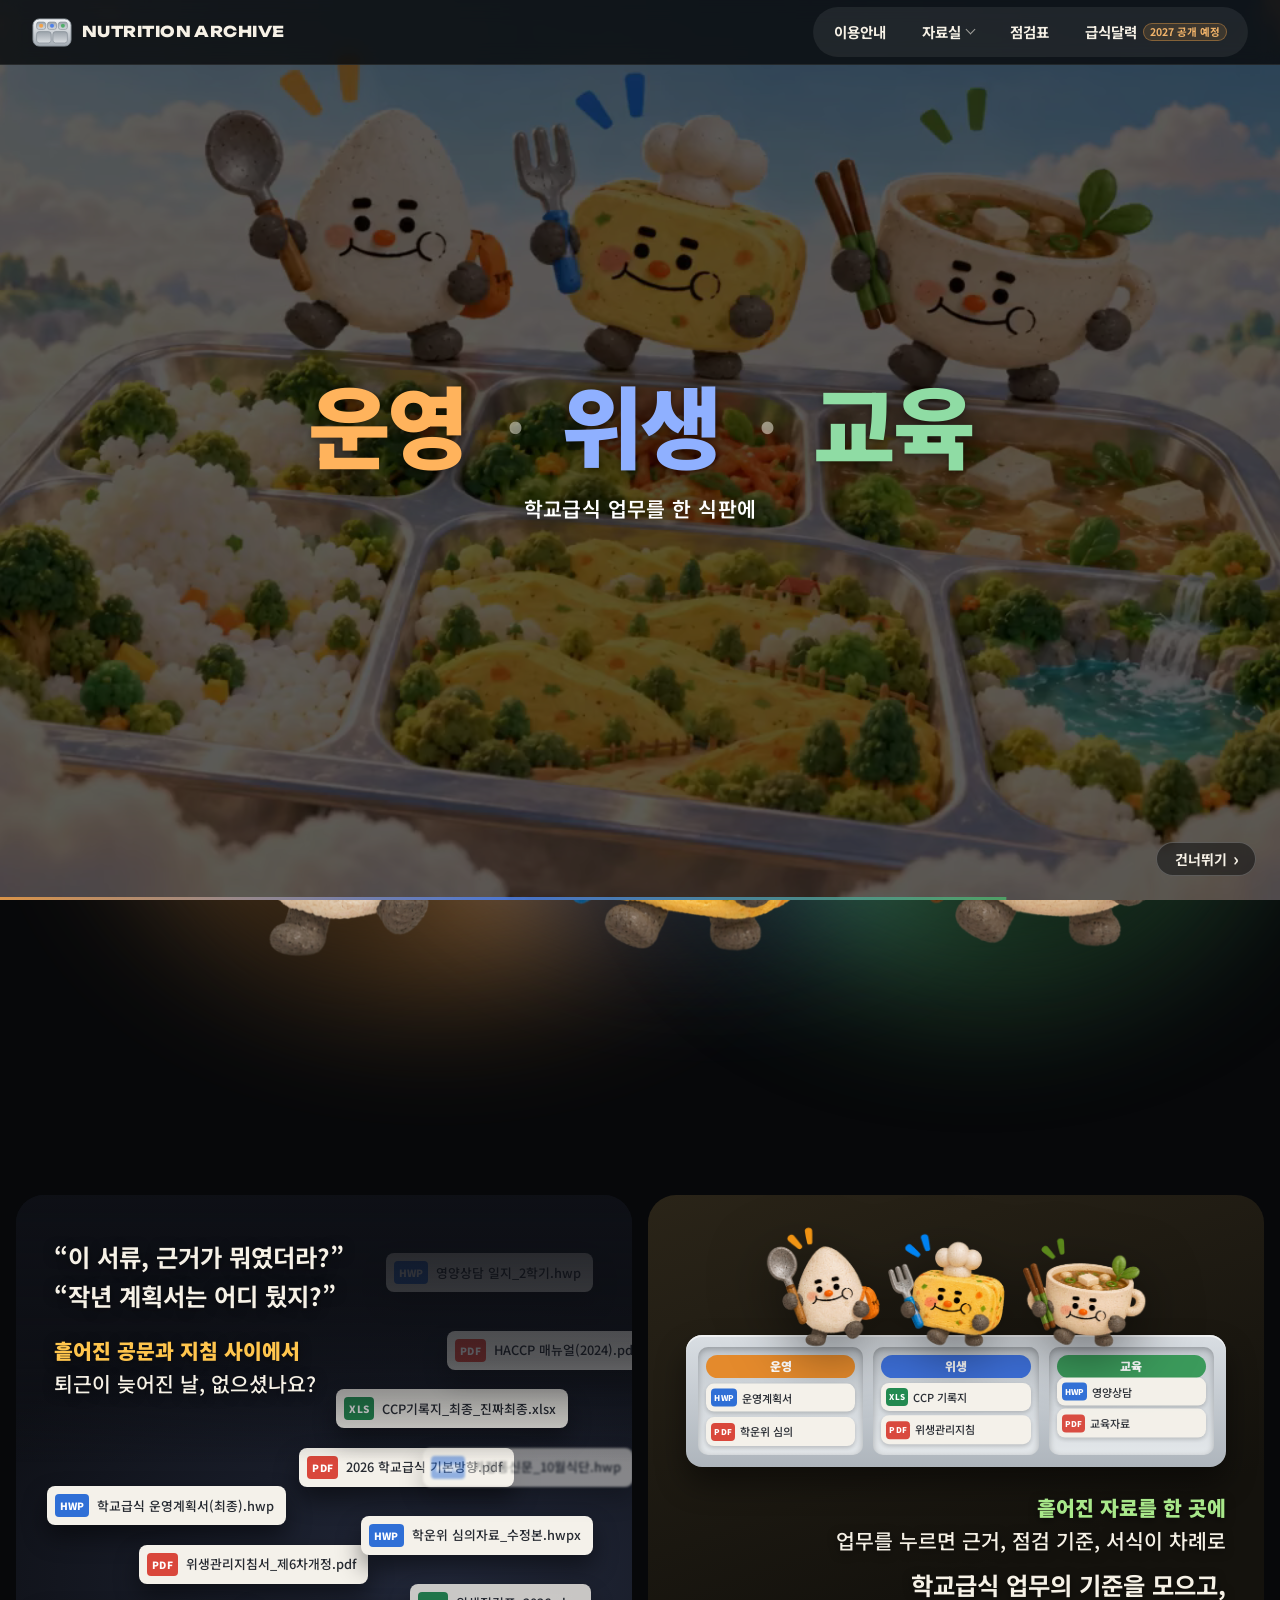
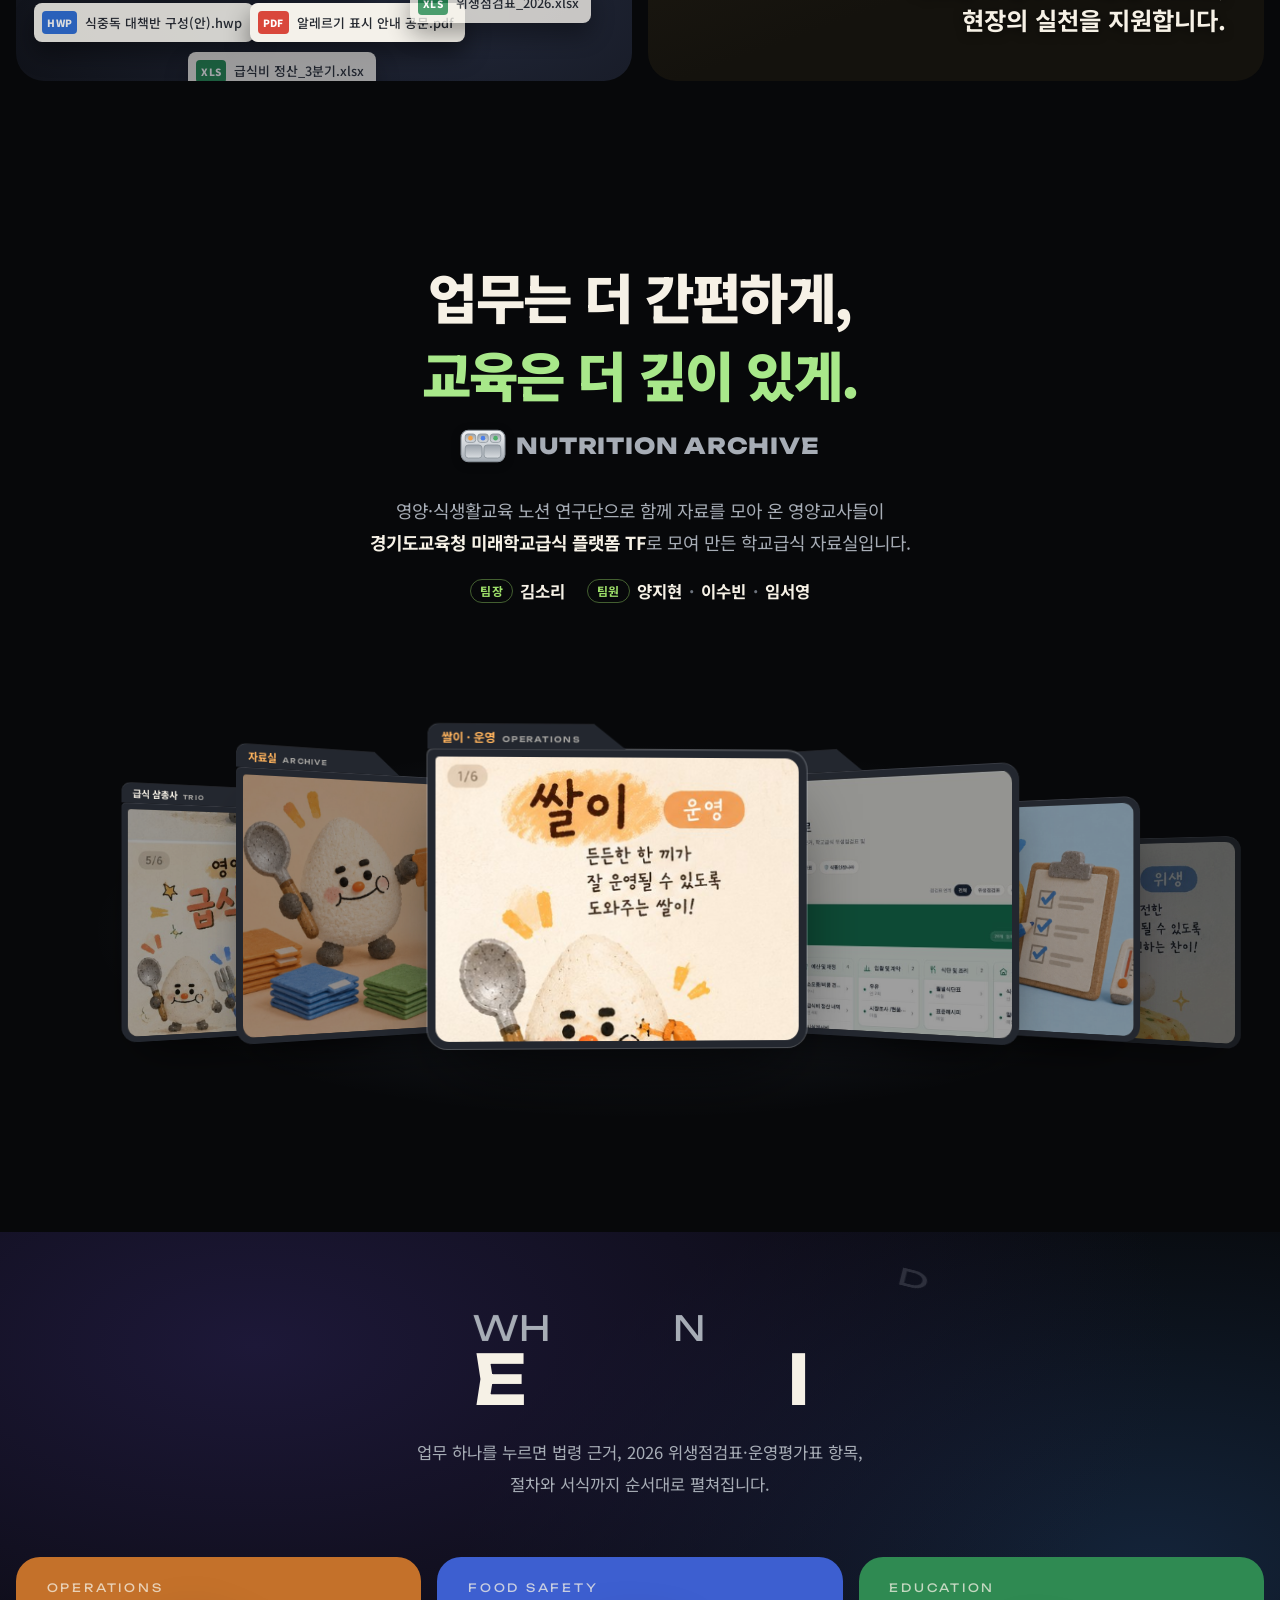
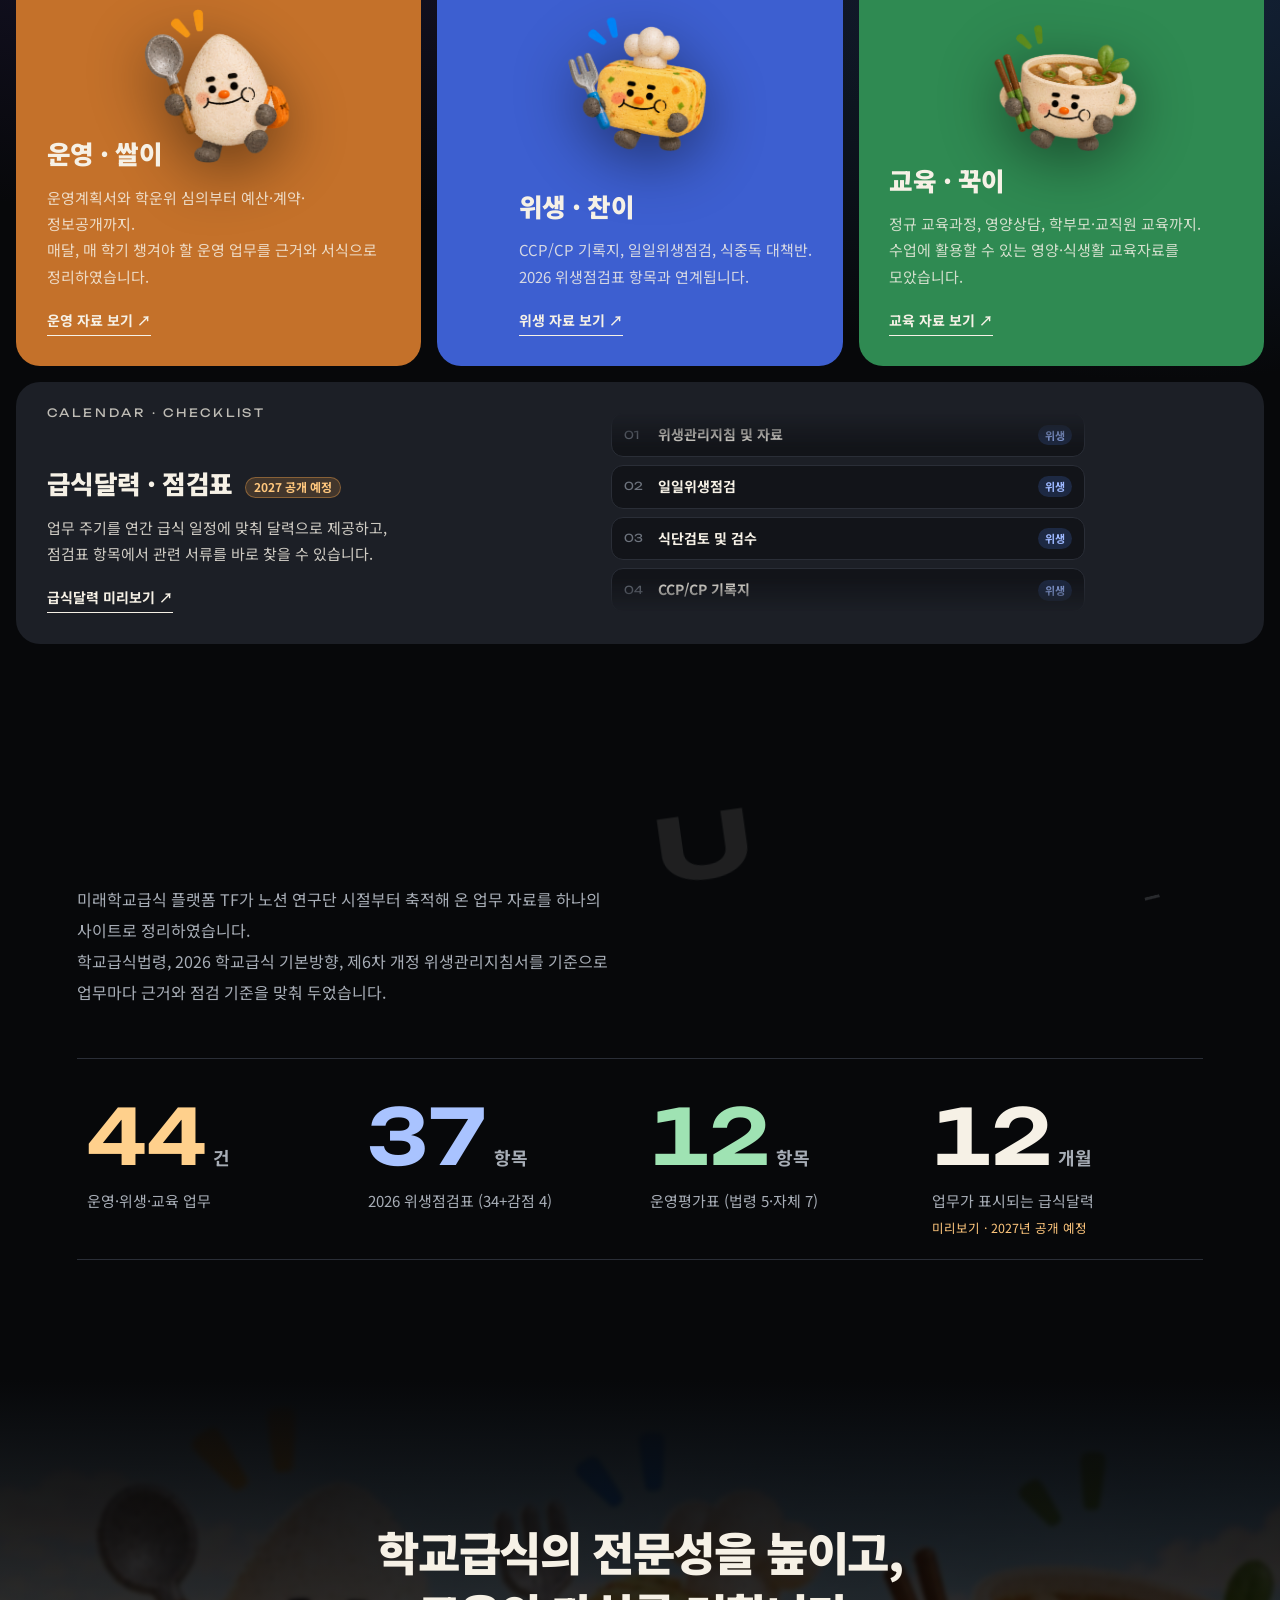
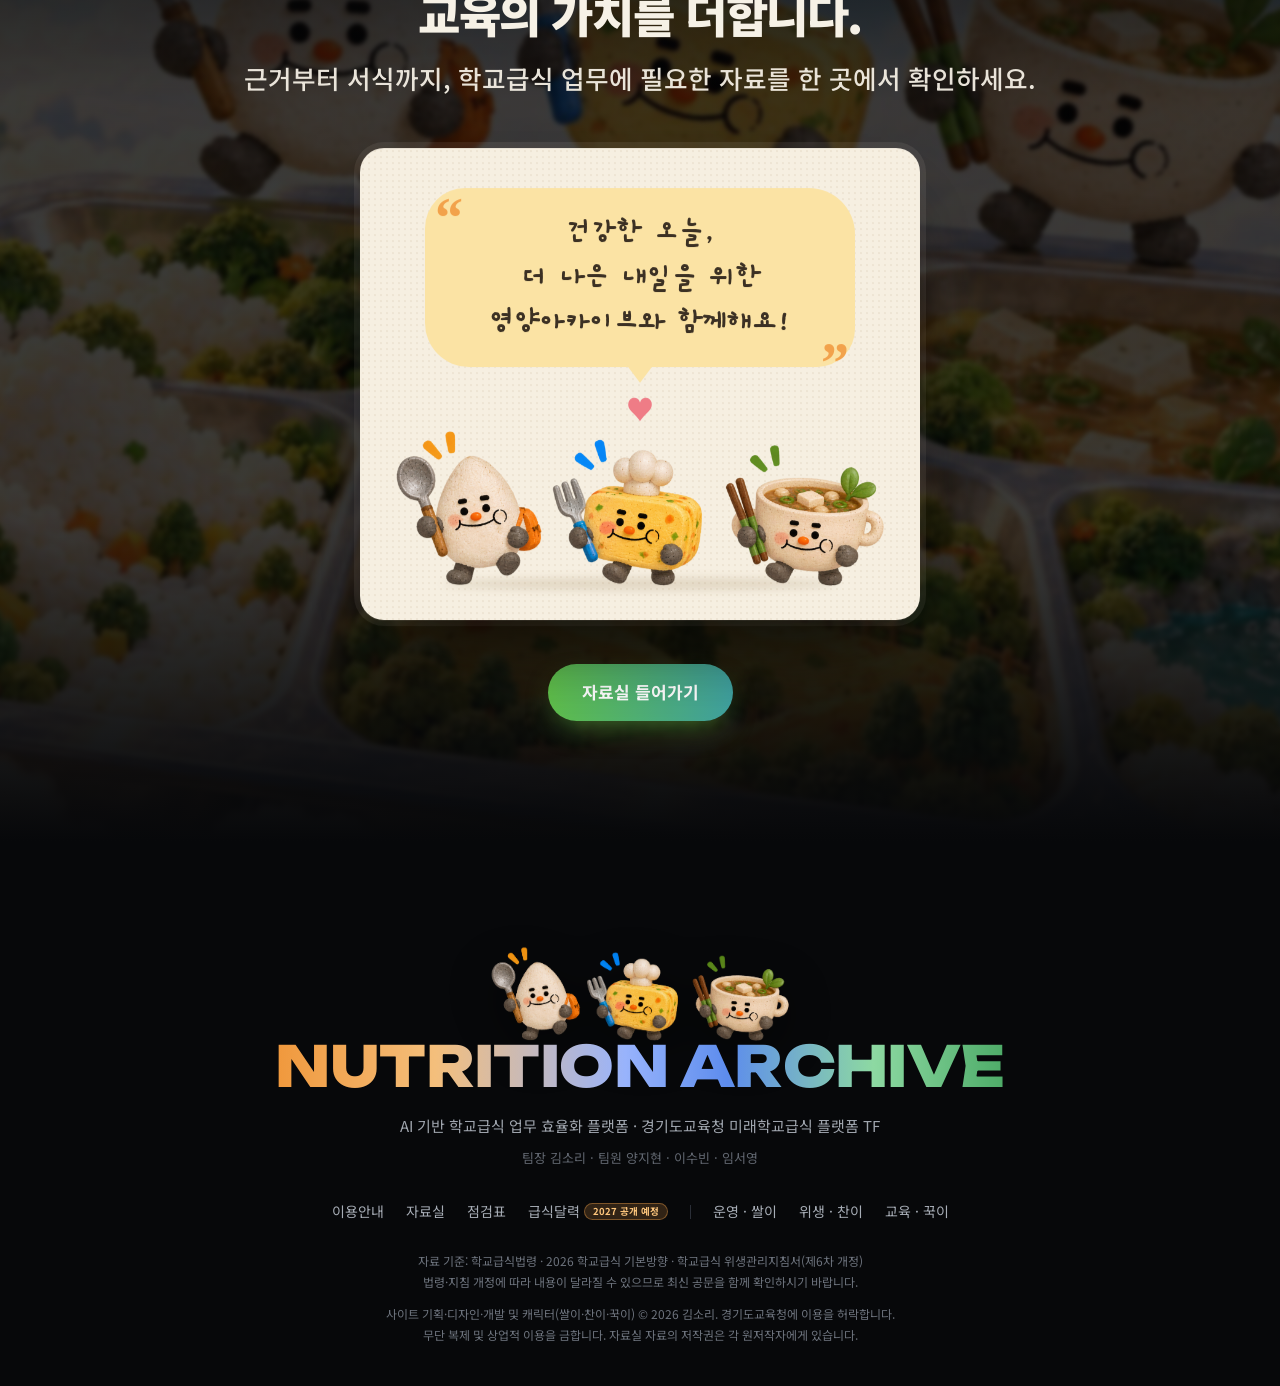
==== commit 32aa3d79: "바닥글·README에 저작권 표기 추가 Co-Authored-By: Claude Opus 5.5 <noreply@anthropic.com> Claude-Session: https:" ====
--- a/index.html
+++ b/index.html
@@ -241,7 +241,8 @@
     <span class="sep" aria-hidden="true"></span>
     <a href="archive-preview.html?category=운영">운영 · 쌀이</a><a href="archive-preview.html?category=위생">위생 · 찬이</a><a href="archive-preview.html?category=교육">교육 · 꾹이</a>
   </nav>
-  <small class="fnote">자료 기준: 학교급식법령 · 2026 학교급식 기본방향 · 학교급식 위생관리지침서(제6차 개정)<br>법령·지침 개정에 따라 내용이 달라질 수 있으므로 최신 공문을 함께 확인하시기 바랍니다. © 영양아카이브</small>
+  <small class="fnote">자료 기준: 학교급식법령 · 2026 학교급식 기본방향 · 학교급식 위생관리지침서(제6차 개정)<br>법령·지침 개정에 따라 내용이 달라질 수 있으므로 최신 공문을 함께 확인하시기 바랍니다.</small>
+  <small class="fnote fcopy">사이트 기획·디자인·개발 및 캐릭터(쌀이·찬이·꾹이) © 2026 김소리. 경기도교육청에 이용을 허락합니다.<br>무단 복제 및 상업적 이용을 금합니다. 자료실 자료의 저작권은 각 원저작자에게 있습니다.</small>
 </footer>
 
 <button class="totop" id="totop" type="button" aria-label="맨 위로">↑</button>
--- a/v4.css
+++ b/v4.css
@@ -41,3 +41,5 @@
 
 /* 좁은 화면: 식판 칸 파일 이름이 잘리지 않게 줄바꿈 */
 @media (max-width:520px){.tcol .fchip{flex-wrap:wrap;overflow:visible;word-break:keep-all;overflow-wrap:anywhere}}
+/* 저작권 표기 */
+.fcopy{margin-top:10px}
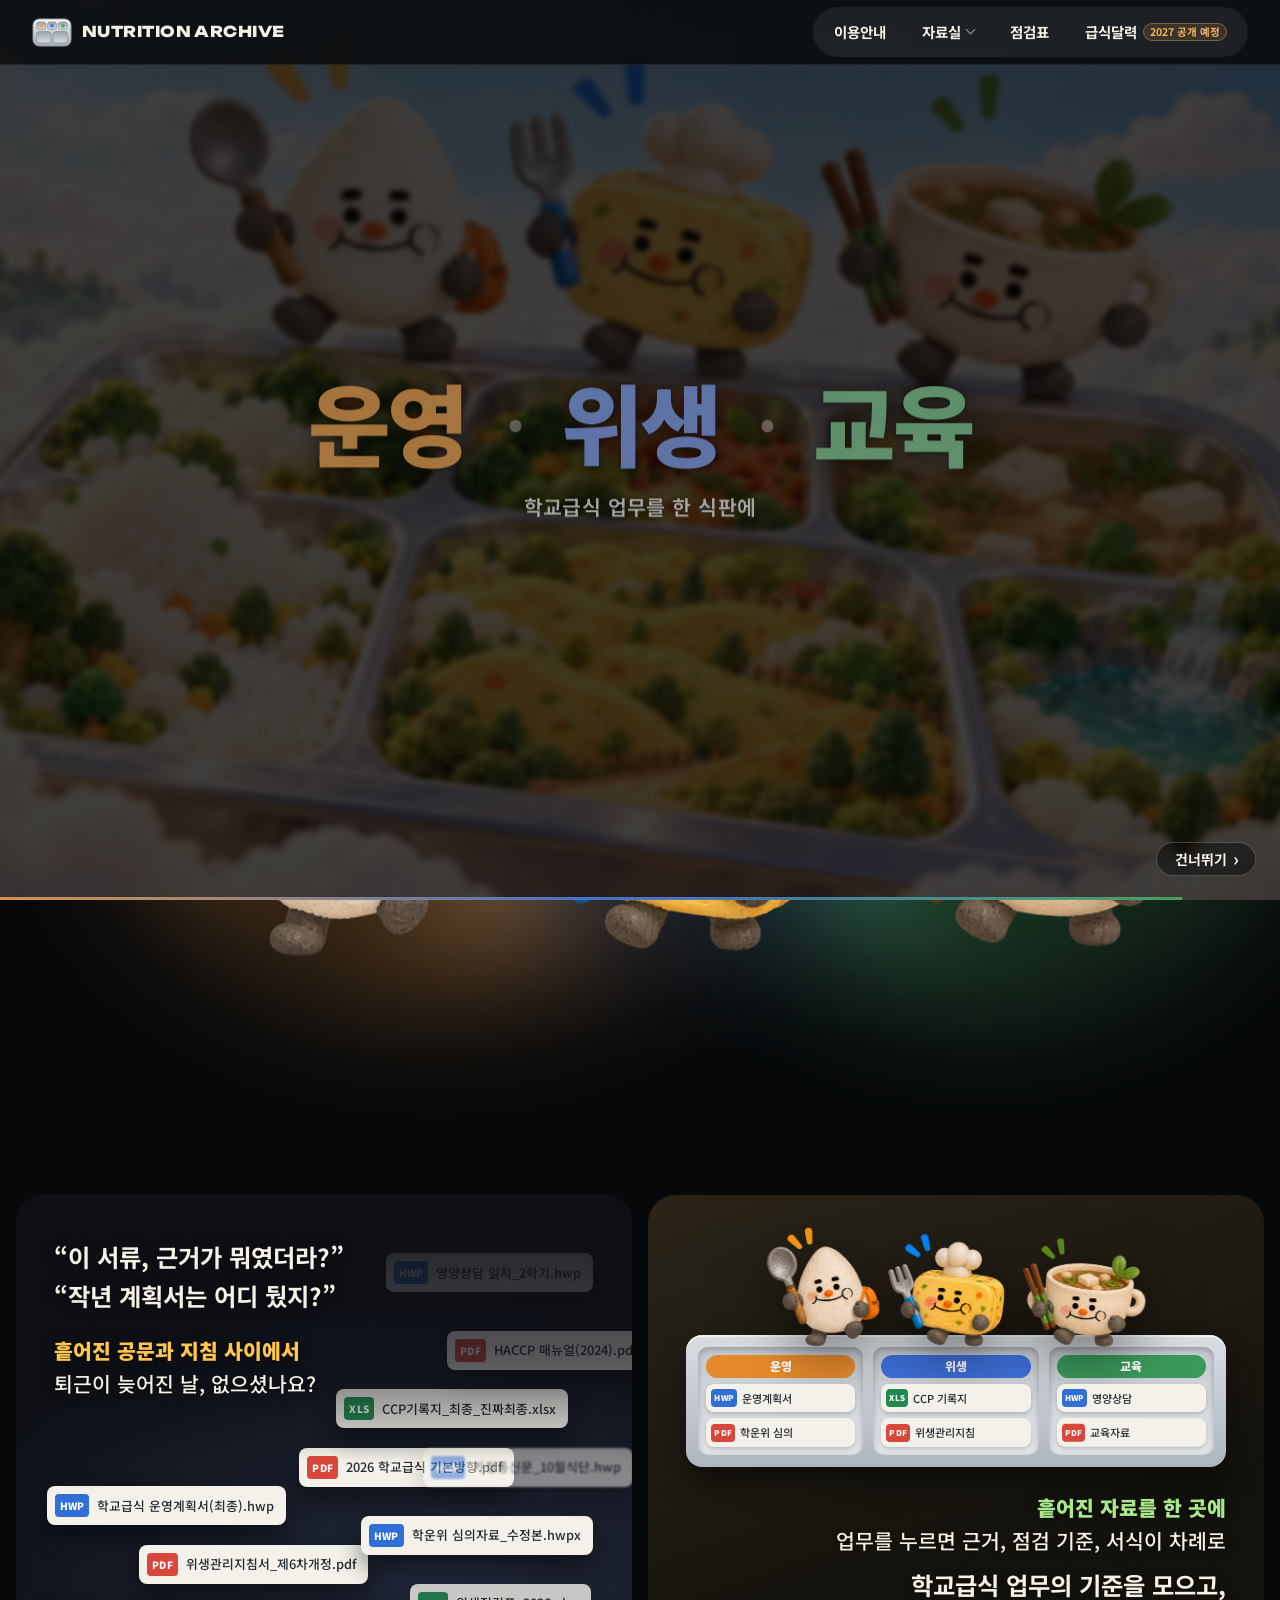
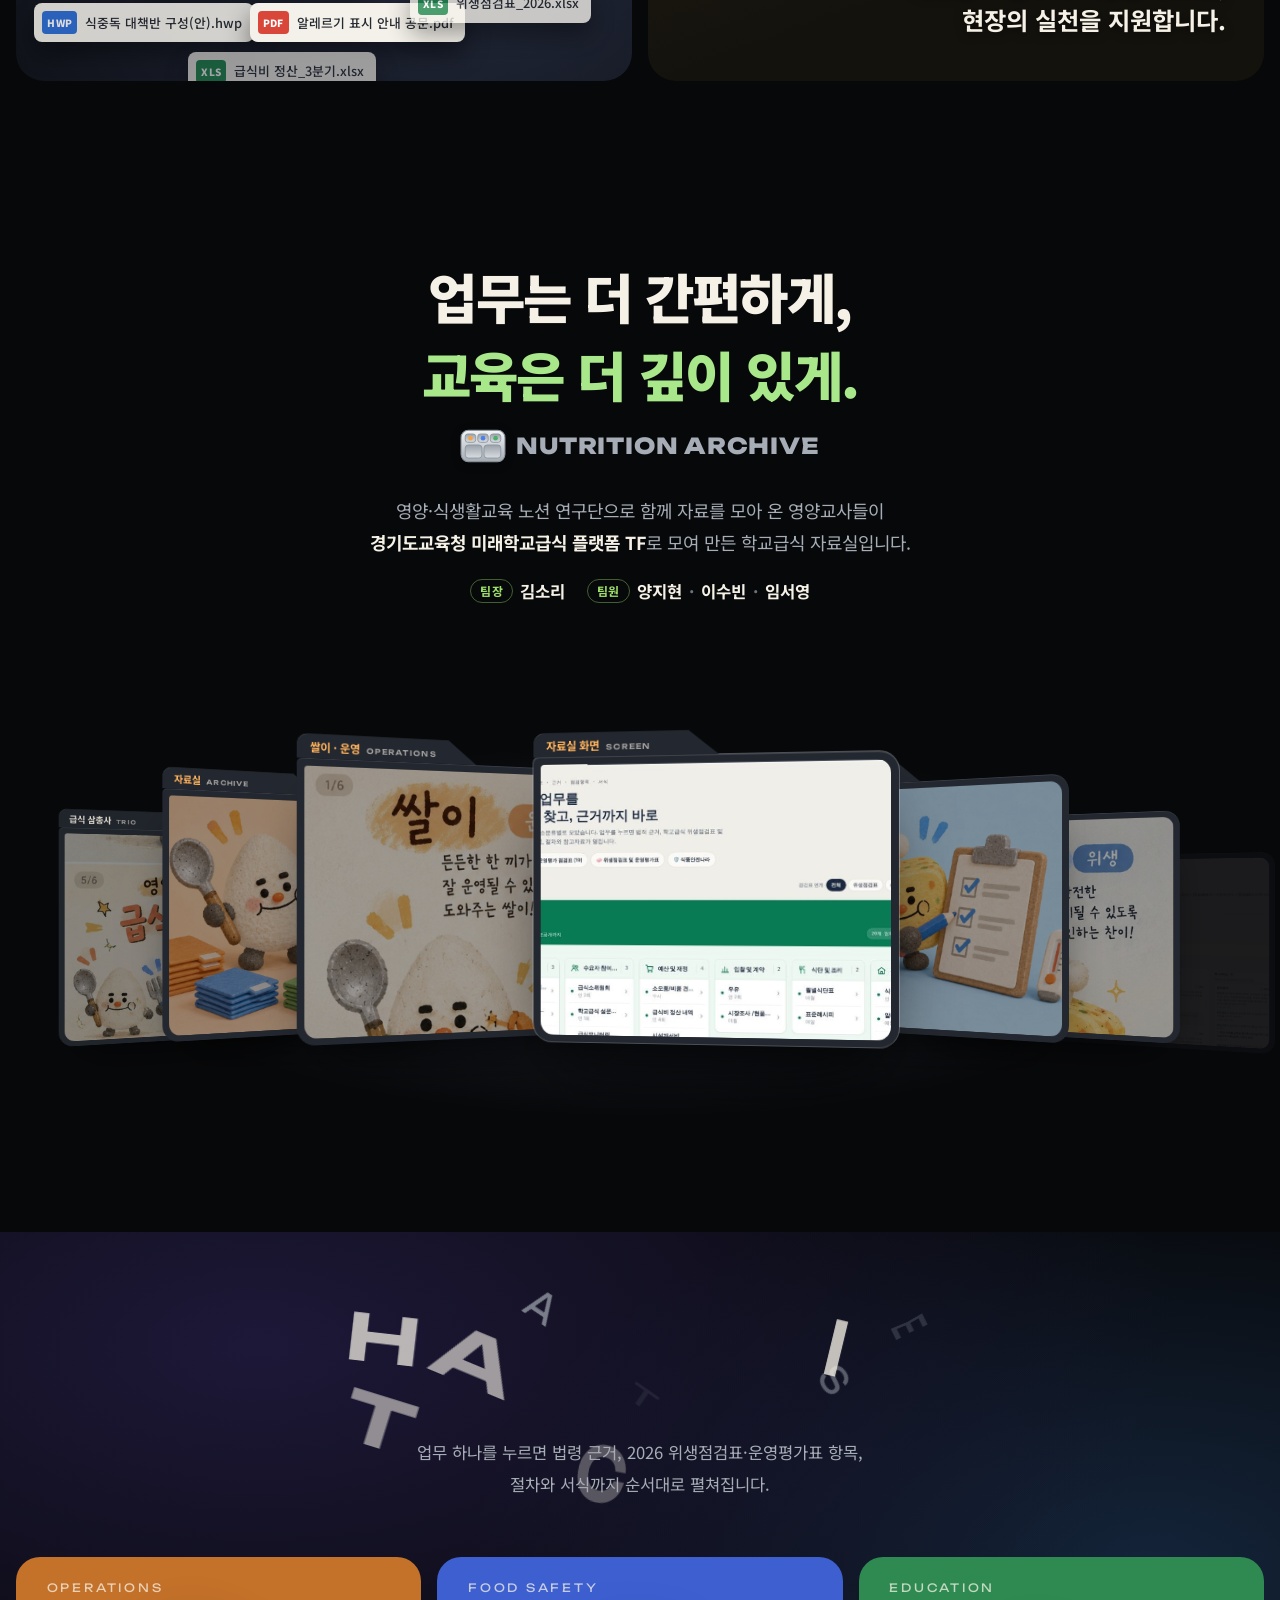
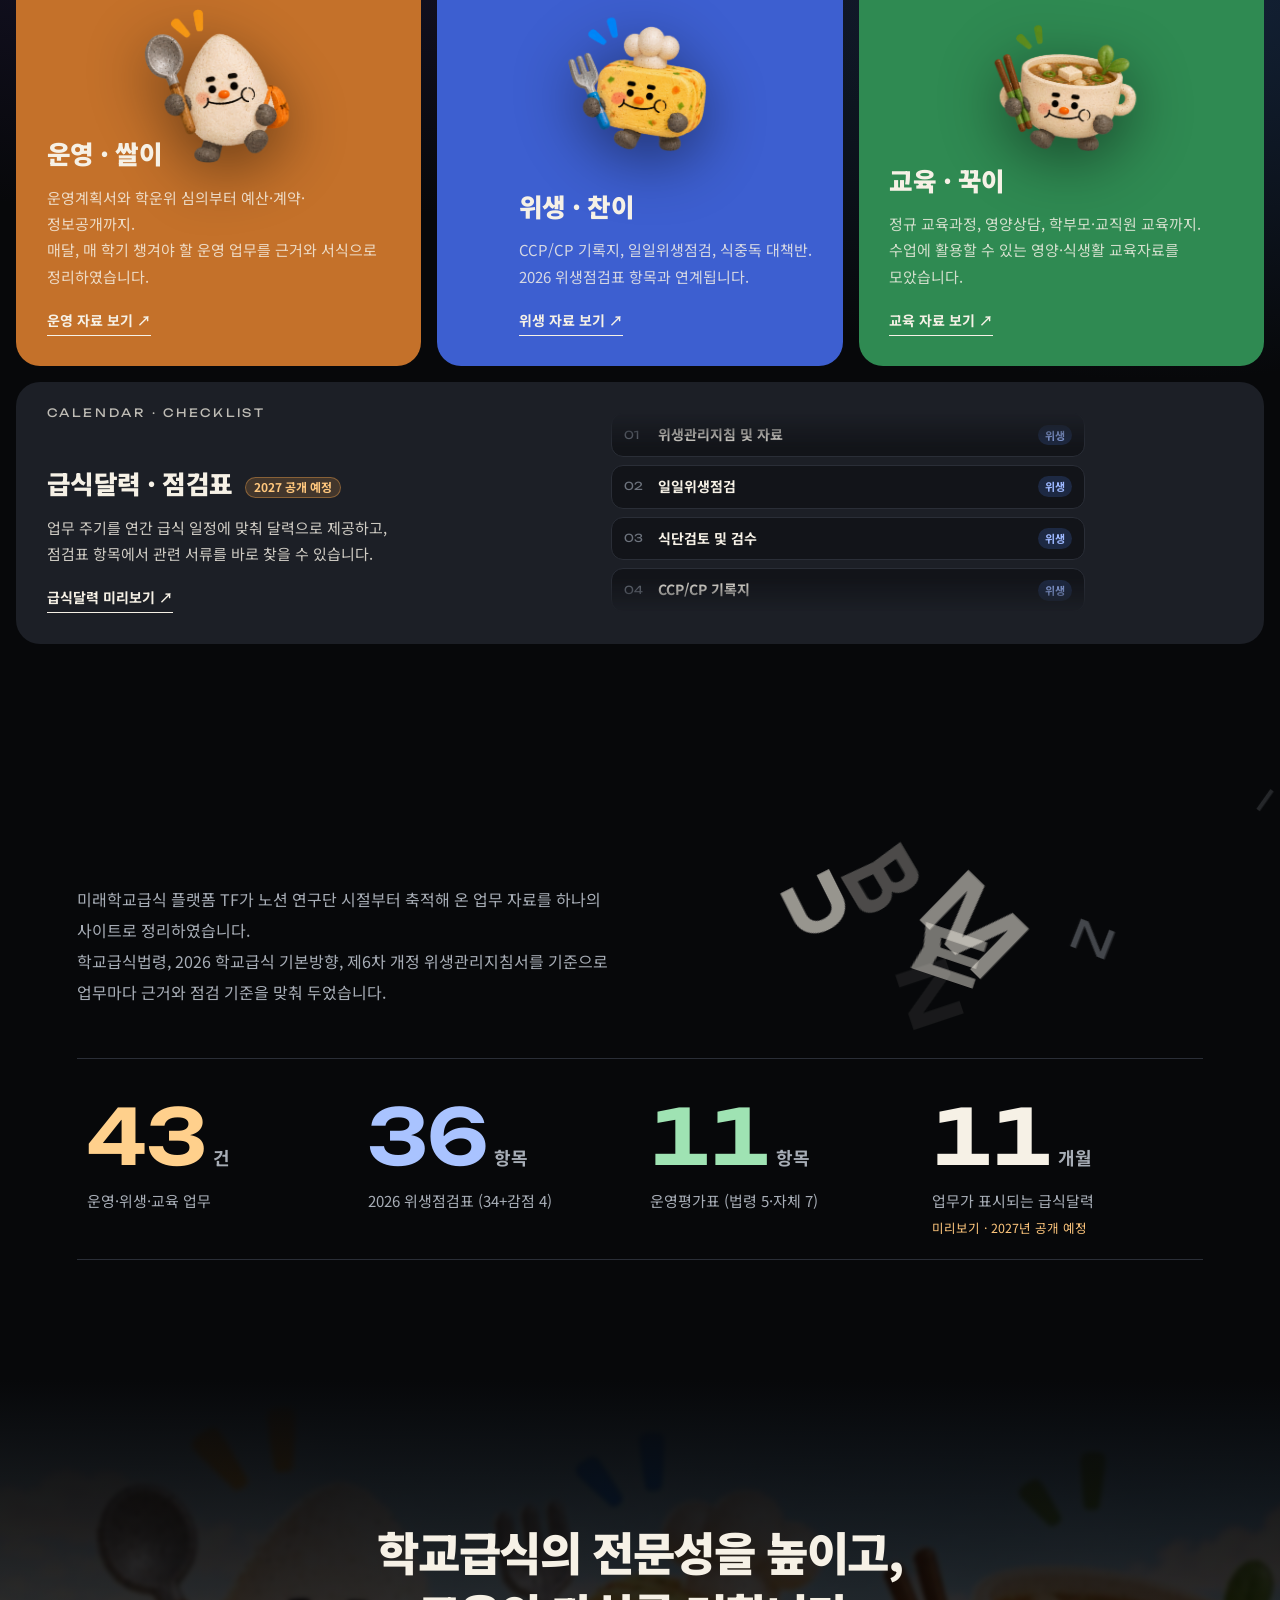
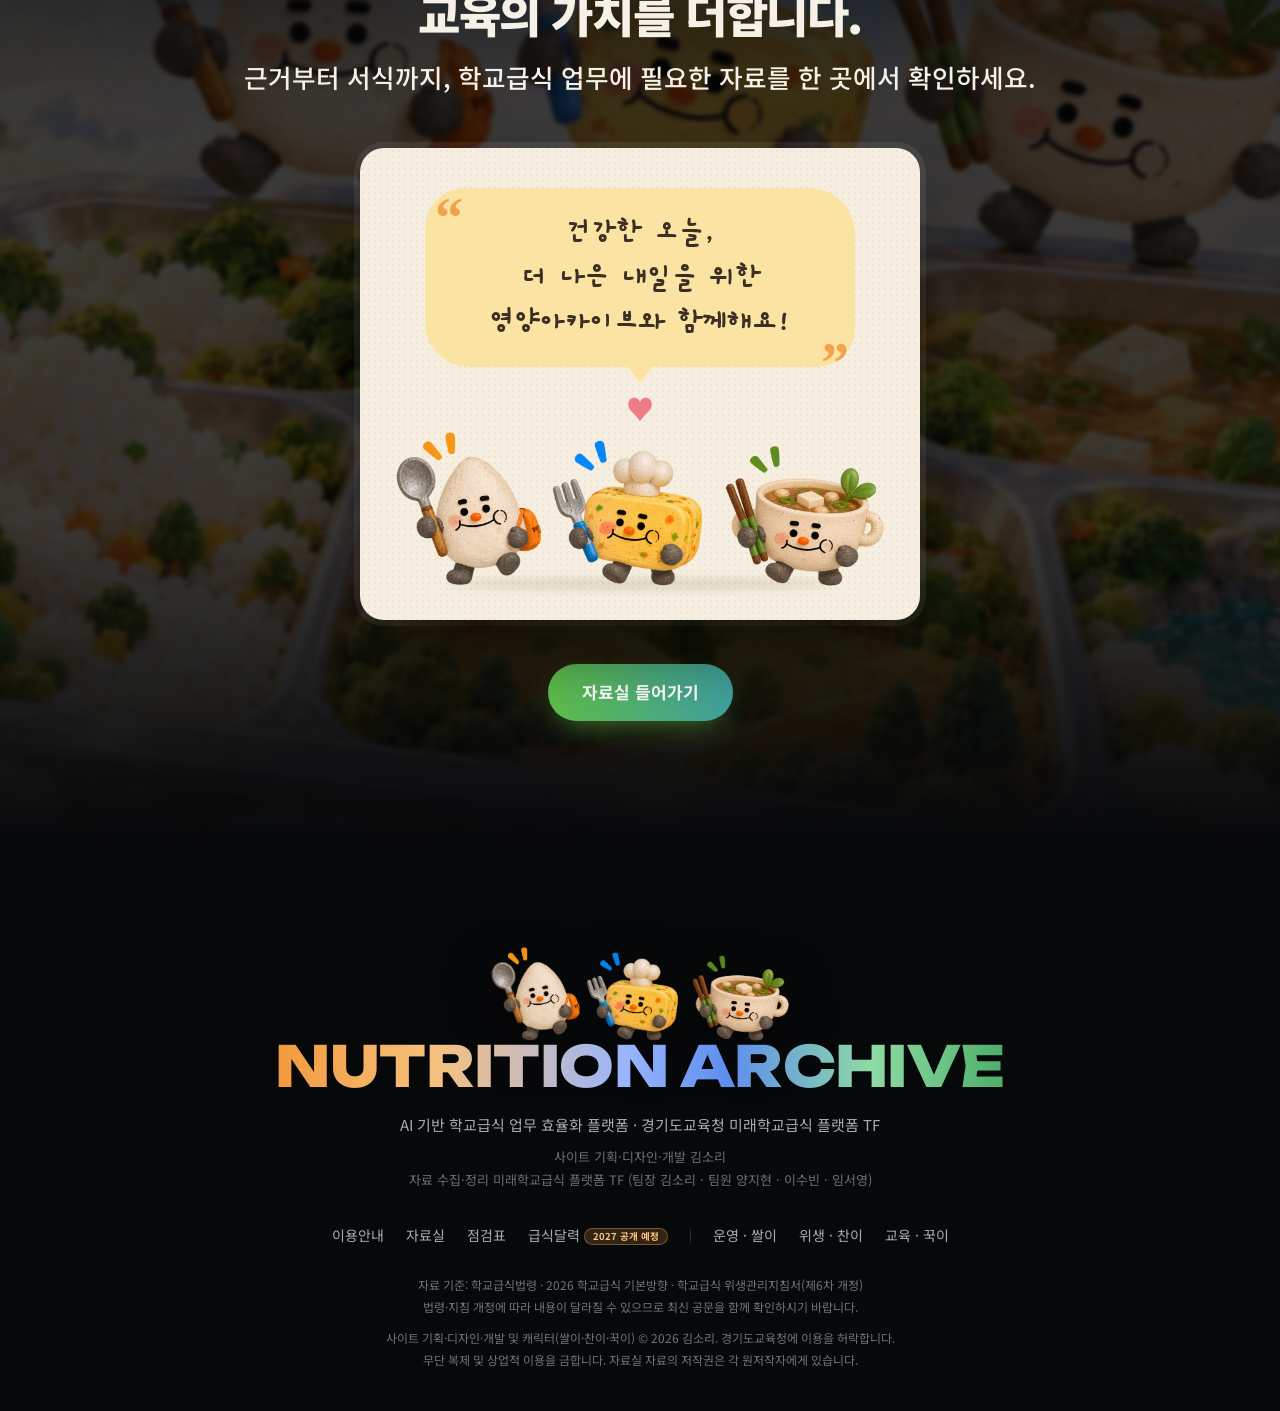
==== commit 74817825: "바닥글 제작 표기를 사이트 제작과 자료 정리로 나눔 Co-Authored-By: Claude Opus 5.5 <noreply@anthropic.com> Claude-Session:" ====
--- a/index.html
+++ b/index.html
@@ -234,7 +234,7 @@
     <img src="assets/trio-cut.png" alt="" aria-hidden="true">
     <p class="fg en">NUTRITION ARCHIVE</p>
     <p class="ftag">AI 기반 학교급식 업무 효율화 플랫폼 · 경기도교육청 미래학교급식 플랫폼 TF</p>
-    <p class="fteam">팀장 김소리 · 팀원 양지현 · 이수빈 · 임서영</p>
+    <p class="fteam">사이트 기획·디자인·개발 김소리<br>자료 수집·정리 미래학교급식 플랫폼 TF (팀장 김소리 · 팀원 양지현 · 이수빈 · 임서영)</p>
   </div>
   <nav class="flinks" aria-label="바닥글 메뉴">
     <a href="guide.html">이용안내</a><a href="archive-preview.html">자료실</a><a href="archive-preview.html?tab=chk">점검표</a><a href="archive-preview.html?tab=cal">급식달력 <em class="soon">2027 공개 예정</em></a>
--- a/v4.css
+++ b/v4.css
@@ -43,3 +43,4 @@
 @media (max-width:520px){.tcol .fchip{flex-wrap:wrap;overflow:visible;word-break:keep-all;overflow-wrap:anywhere}}
 /* 저작권 표기 */
 .fcopy{margin-top:10px}
+.fteam{line-height:1.8}
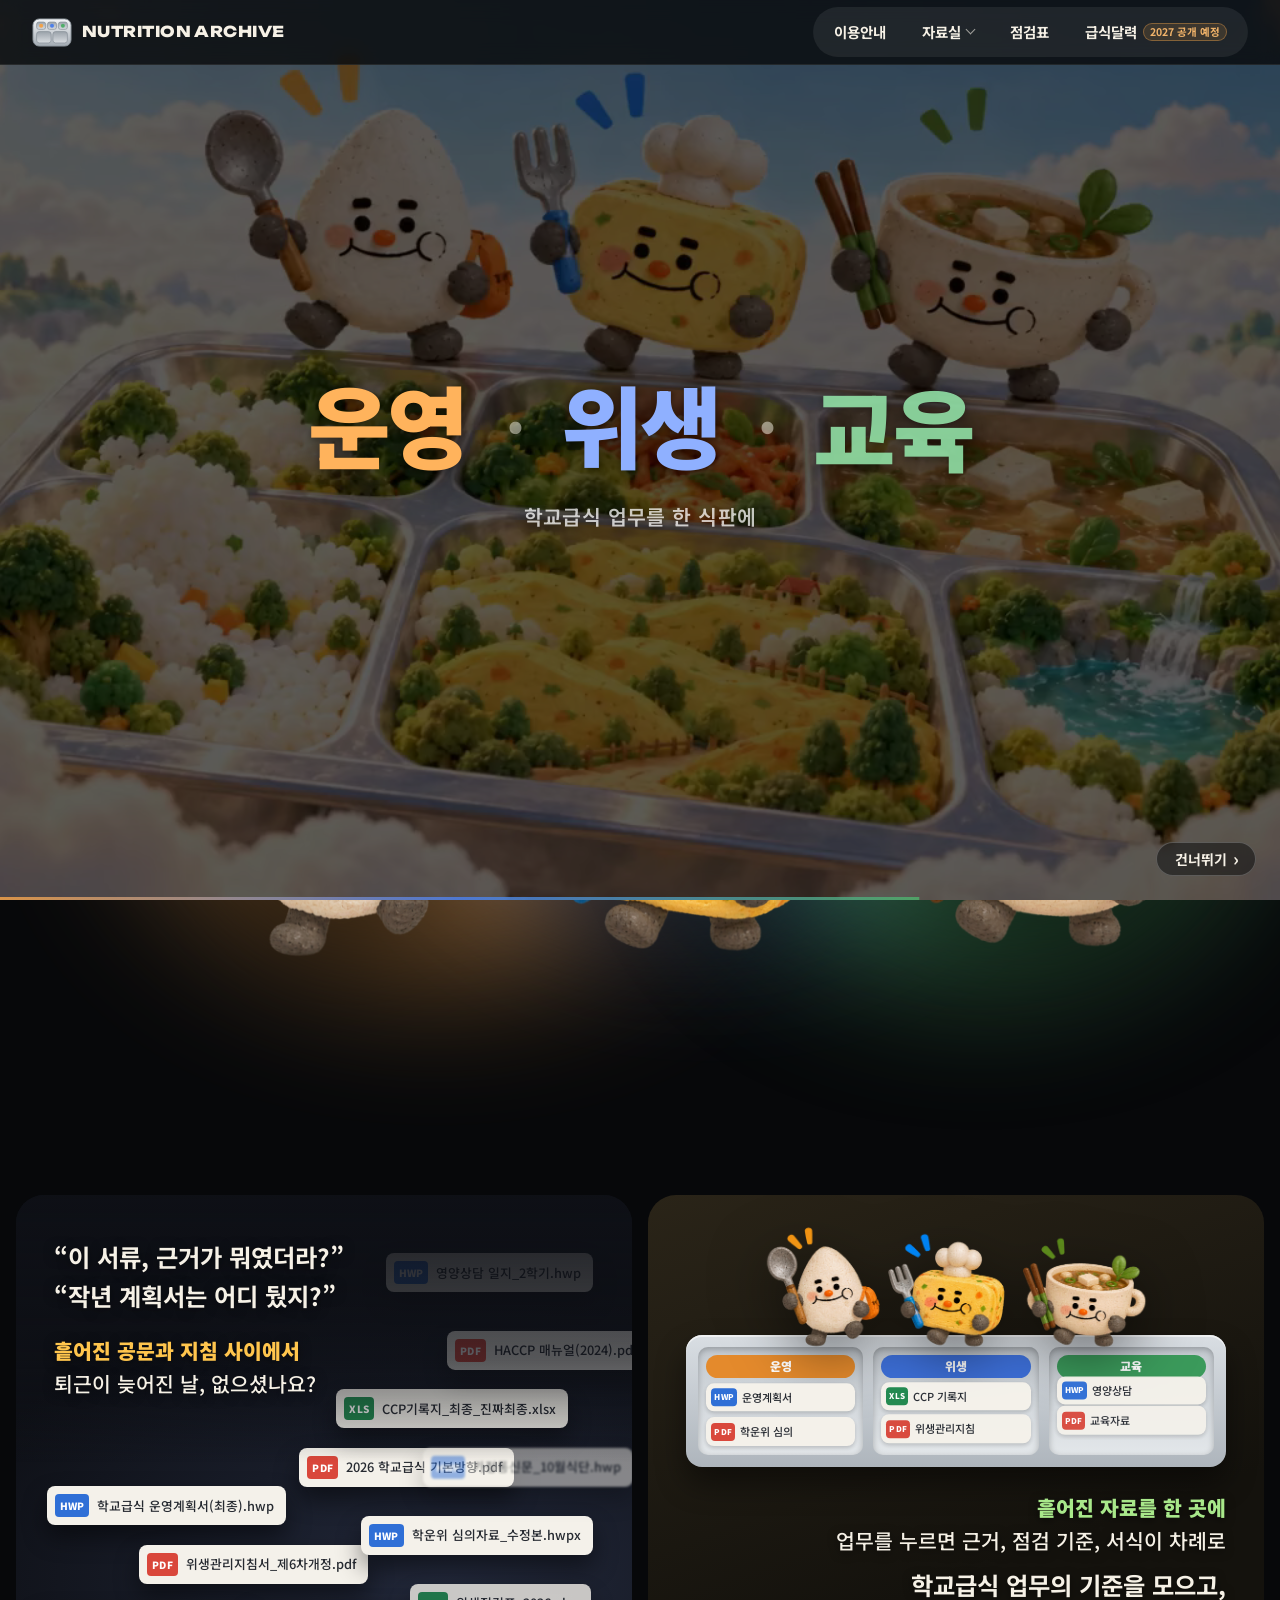
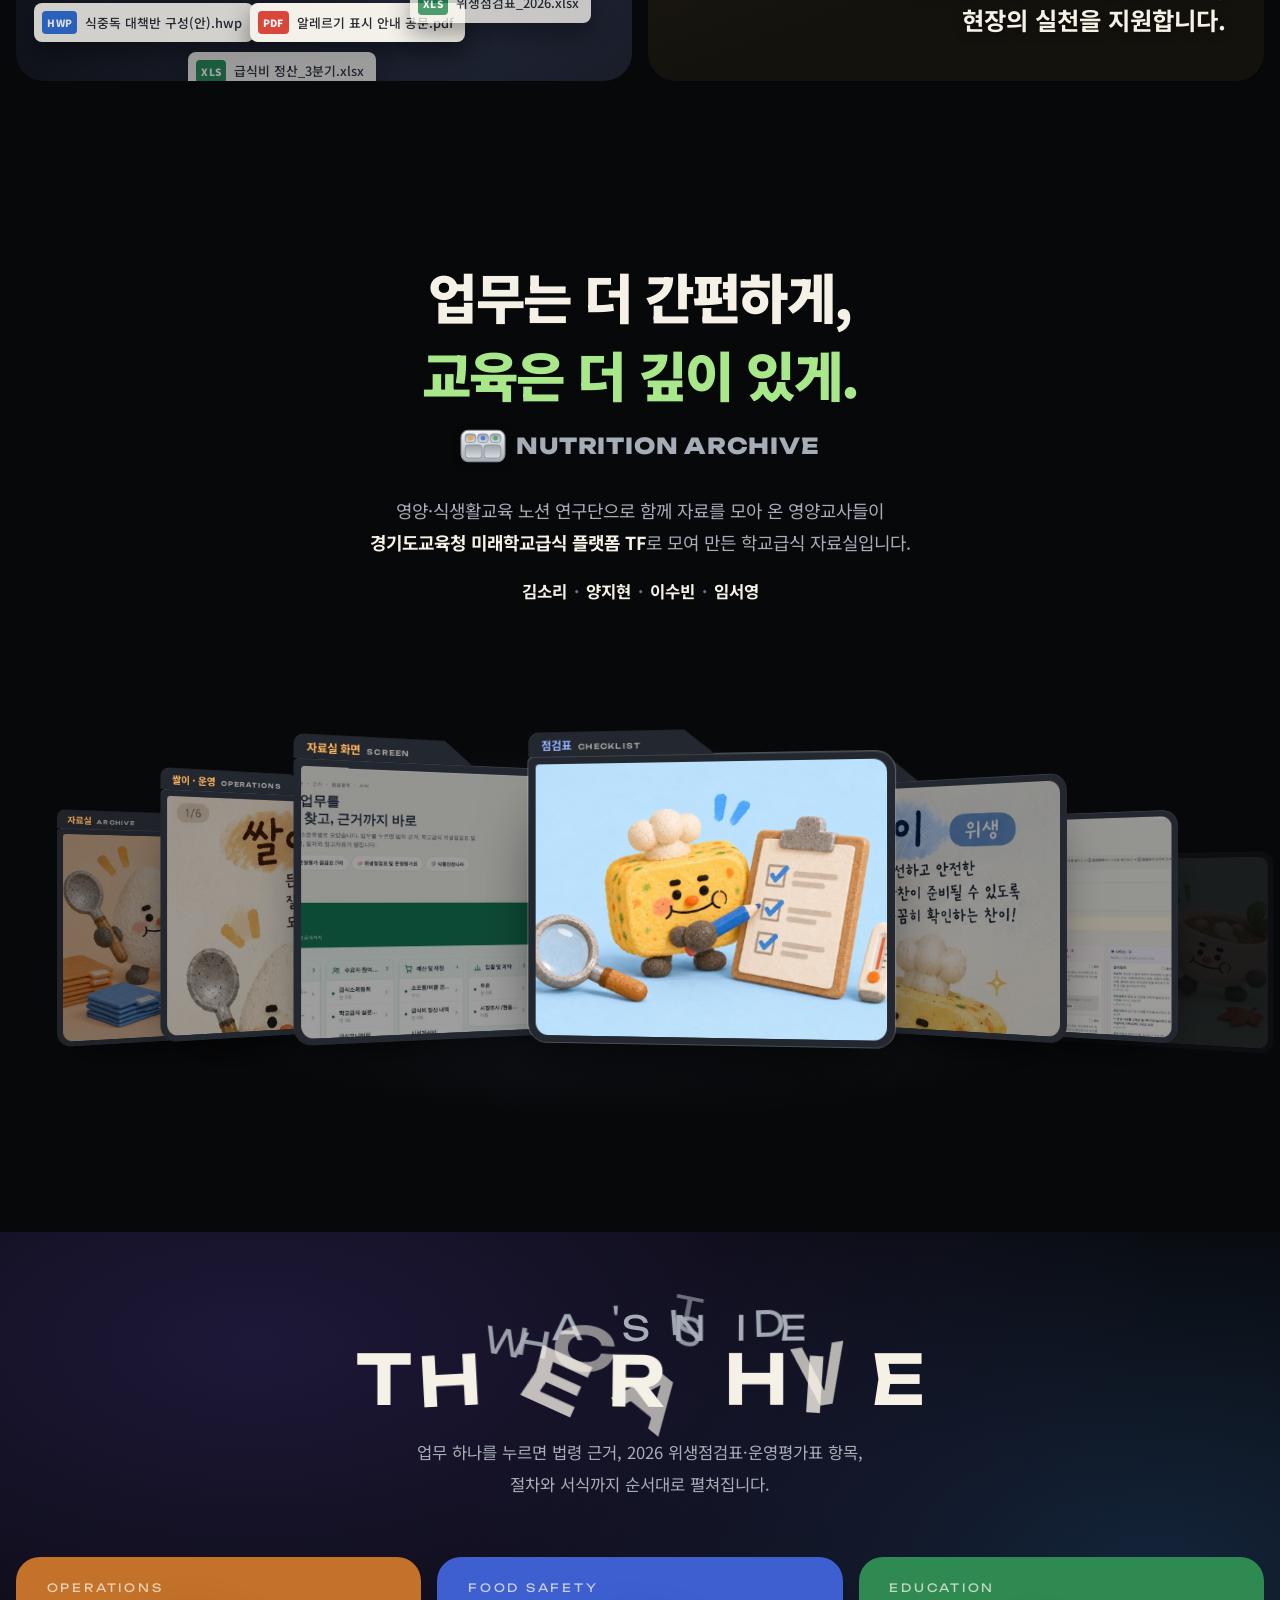
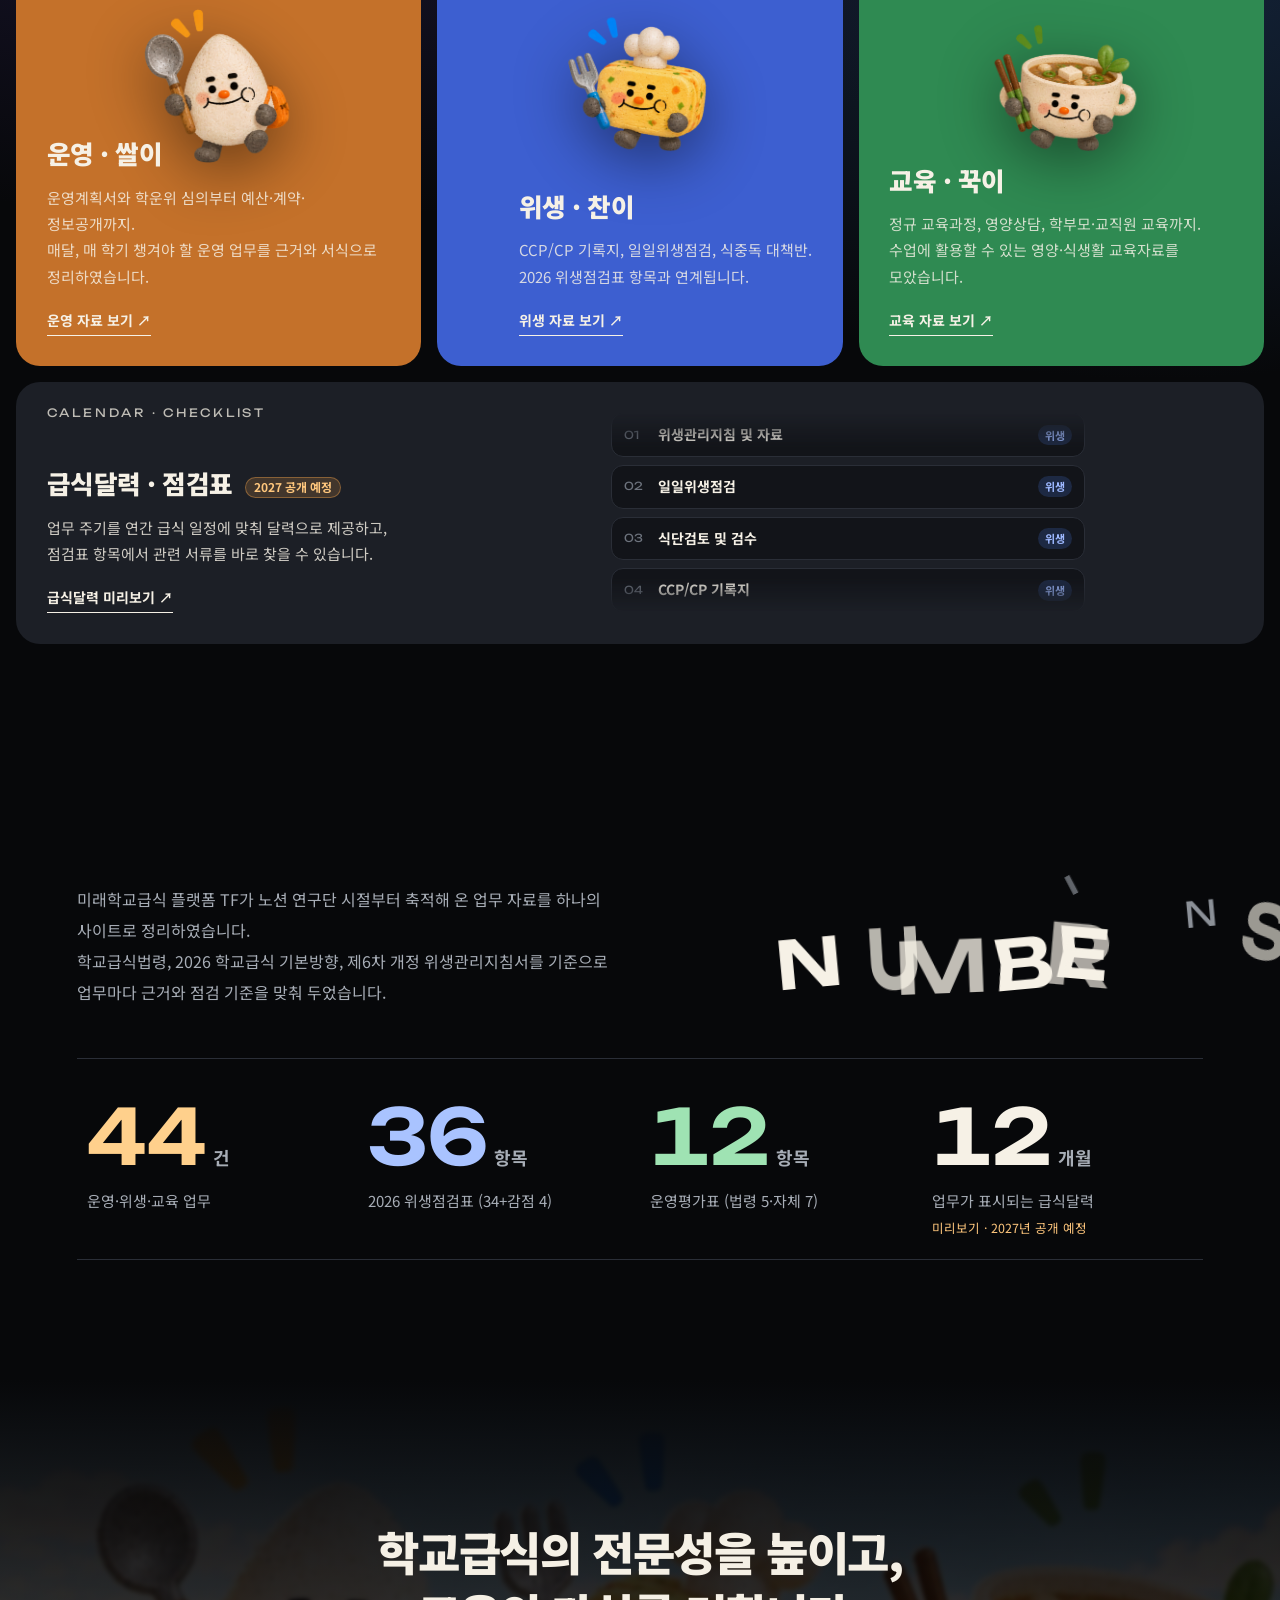
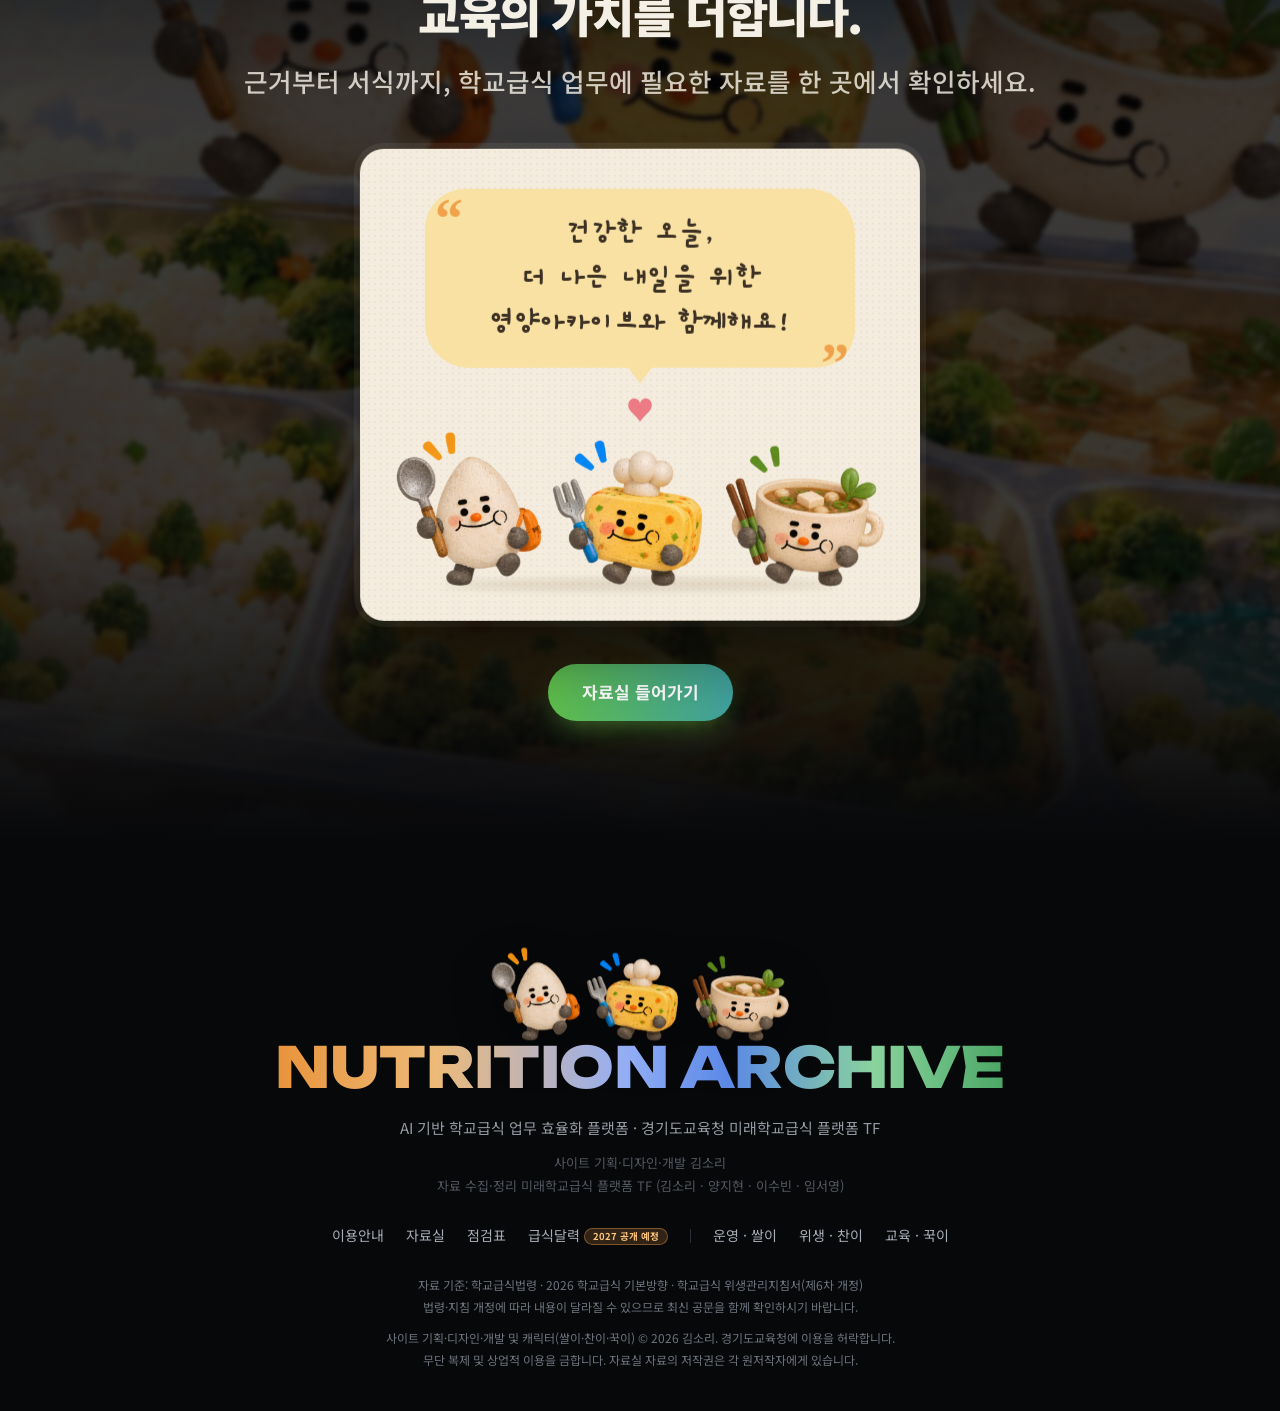
==== commit f02bce72: "사이트·이용안내·발표 슬라이드에서 팀장 직함 표기를 빼고 'TF 제작'으로 정리 Co-Authored-By: Claude Opus 5.5 <noreply@anthropic.com>" ====
--- a/index.html
+++ b/index.html
@@ -122,7 +122,7 @@
   <h2 class="slogan-title"><span>업무는 더 간편하게,</span><span class="sl2">교육은 더 깊이 있게.</span></h2>
   <p class="slogan-brand"><svg class="mark" viewBox="0 0 44 32" aria-hidden="true"><defs><linearGradient id="trS" x1="0" y1="0" x2="0" y2="1"><stop offset="0" stop-color="#f3f5f7"/><stop offset="1" stop-color="#a3abb3"/></linearGradient><linearGradient id="trC" x1="0" y1="0" x2="0" y2="1"><stop offset="0" stop-color="#9aa2aa"/><stop offset="1" stop-color="#d9dde1"/></linearGradient></defs><rect x="1" y="1" width="42" height="30" rx="7" fill="url(#trS)" stroke="#8a929a" stroke-width="1"/><g fill="url(#trC)" stroke="#8a929a" stroke-width=".8"><rect x="5" y="4.5" width="10" height="8" rx="2.5"/><rect x="17" y="4.5" width="10" height="8" rx="2.5"/><rect x="29" y="4.5" width="10" height="8" rx="2.5"/><rect x="5" y="15" width="16" height="12.5" rx="3"/><rect x="23" y="15" width="16" height="12.5" rx="3"/></g><circle cx="10" cy="8.5" r="2.2" fill="#f2a24a"/><circle cx="22" cy="8.5" r="2.2" fill="#4d7fe8"/><circle cx="34" cy="8.5" r="2.2" fill="#4fae6a"/></svg>NUTRITION ARCHIVE</p>
   <p class="slogan-sub">영양·식생활교육 노션 연구단으로 함께 자료를 모아 온 영양교사들이<br class="dk"> <b>경기도교육청 미래학교급식 플랫폼 TF</b>로 모여 만든 학교급식 자료실입니다.</p>
-  <p class="slogan-team"><span><em>팀장</em>김소리</span><span><em>팀원</em>양지현 <i aria-hidden="true">·</i> 이수빈 <i aria-hidden="true">·</i> 임서영</span></p>
+  <p class="slogan-team"><span>김소리 <i aria-hidden="true">·</i> 양지현 <i aria-hidden="true">·</i> 이수빈 <i aria-hidden="true">·</i> 임서영</span></p>
 </section>
 
 
@@ -234,7 +234,7 @@
     <img src="assets/trio-cut.png" alt="" aria-hidden="true">
     <p class="fg en">NUTRITION ARCHIVE</p>
     <p class="ftag">AI 기반 학교급식 업무 효율화 플랫폼 · 경기도교육청 미래학교급식 플랫폼 TF</p>
-    <p class="fteam">사이트 기획·디자인·개발 김소리<br>자료 수집·정리 미래학교급식 플랫폼 TF (팀장 김소리 · 팀원 양지현 · 이수빈 · 임서영)</p>
+    <p class="fteam">사이트 기획·디자인·개발 김소리<br>자료 수집·정리 미래학교급식 플랫폼 TF (김소리 · 양지현 · 이수빈 · 임서영)</p>
   </div>
   <nav class="flinks" aria-label="바닥글 메뉴">
     <a href="guide.html">이용안내</a><a href="archive-preview.html">자료실</a><a href="archive-preview.html?tab=chk">점검표</a><a href="archive-preview.html?tab=cal">급식달력 <em class="soon">2027 공개 예정</em></a>
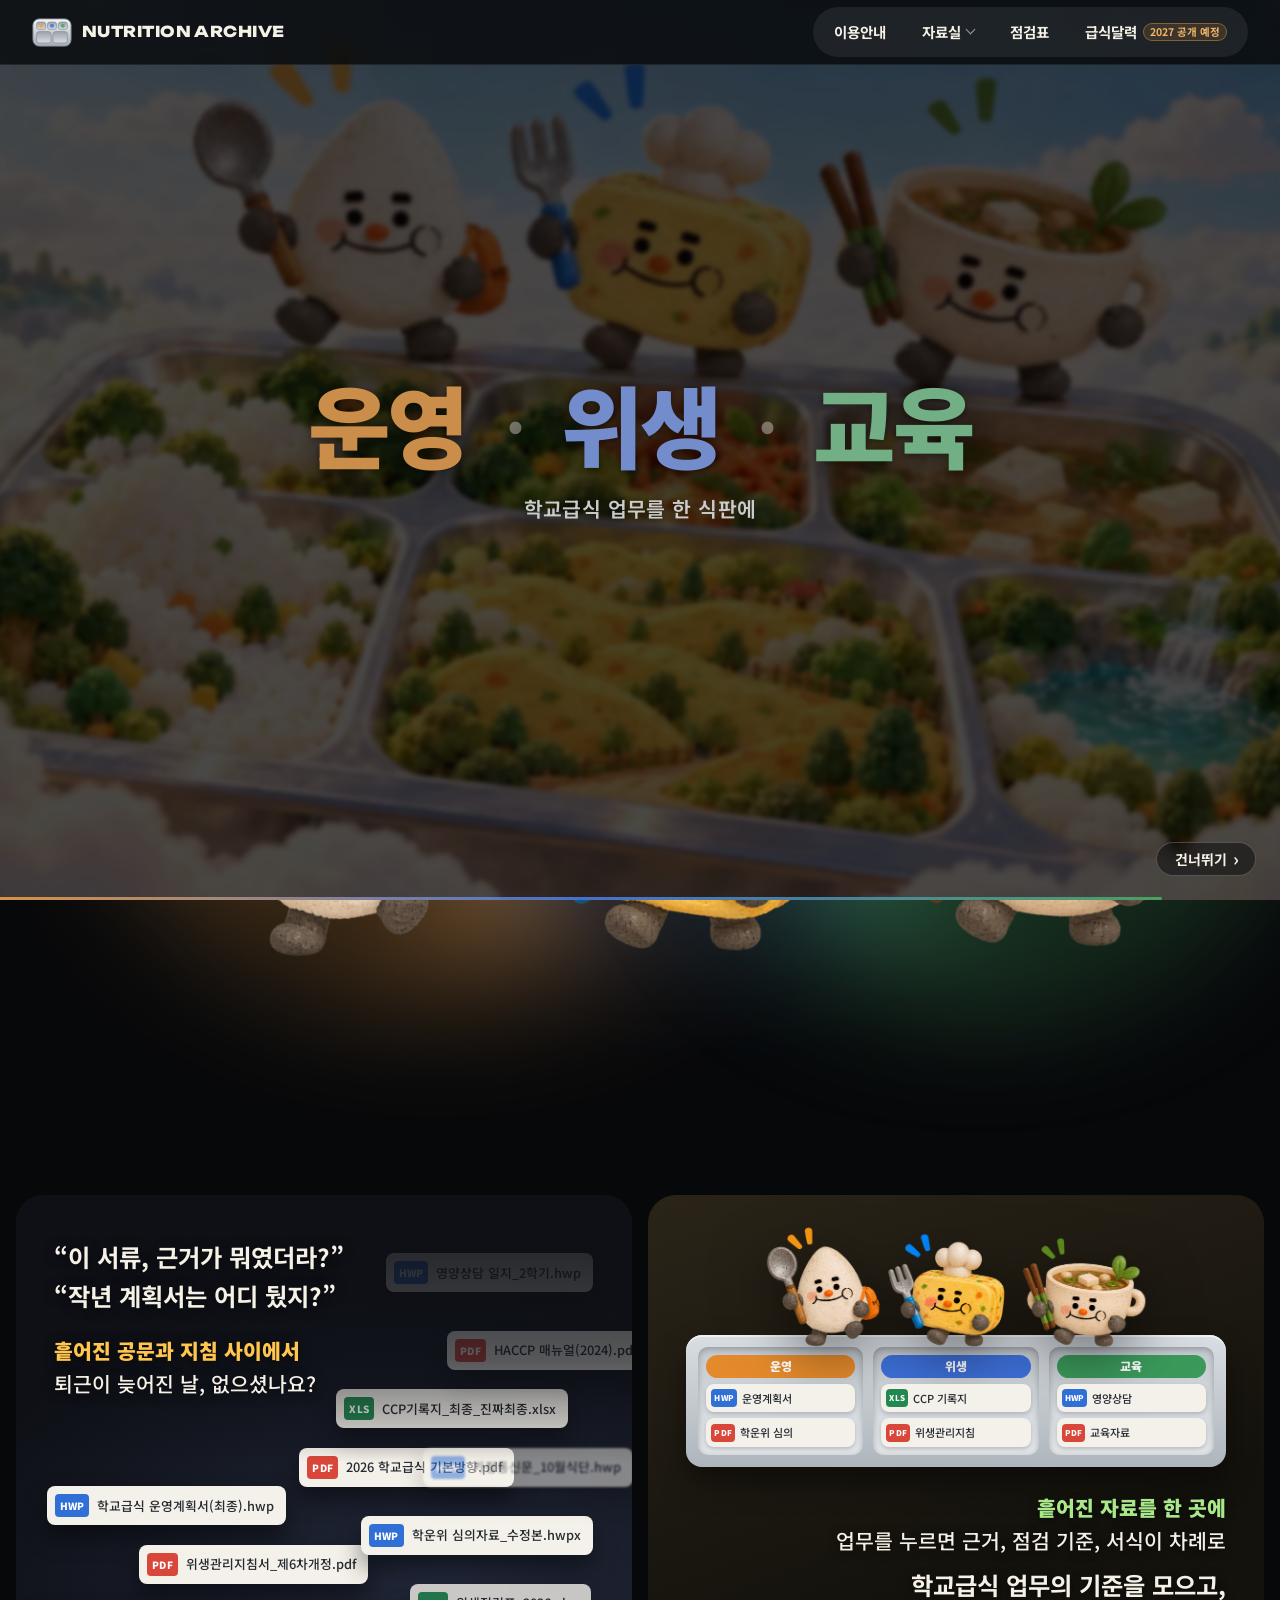
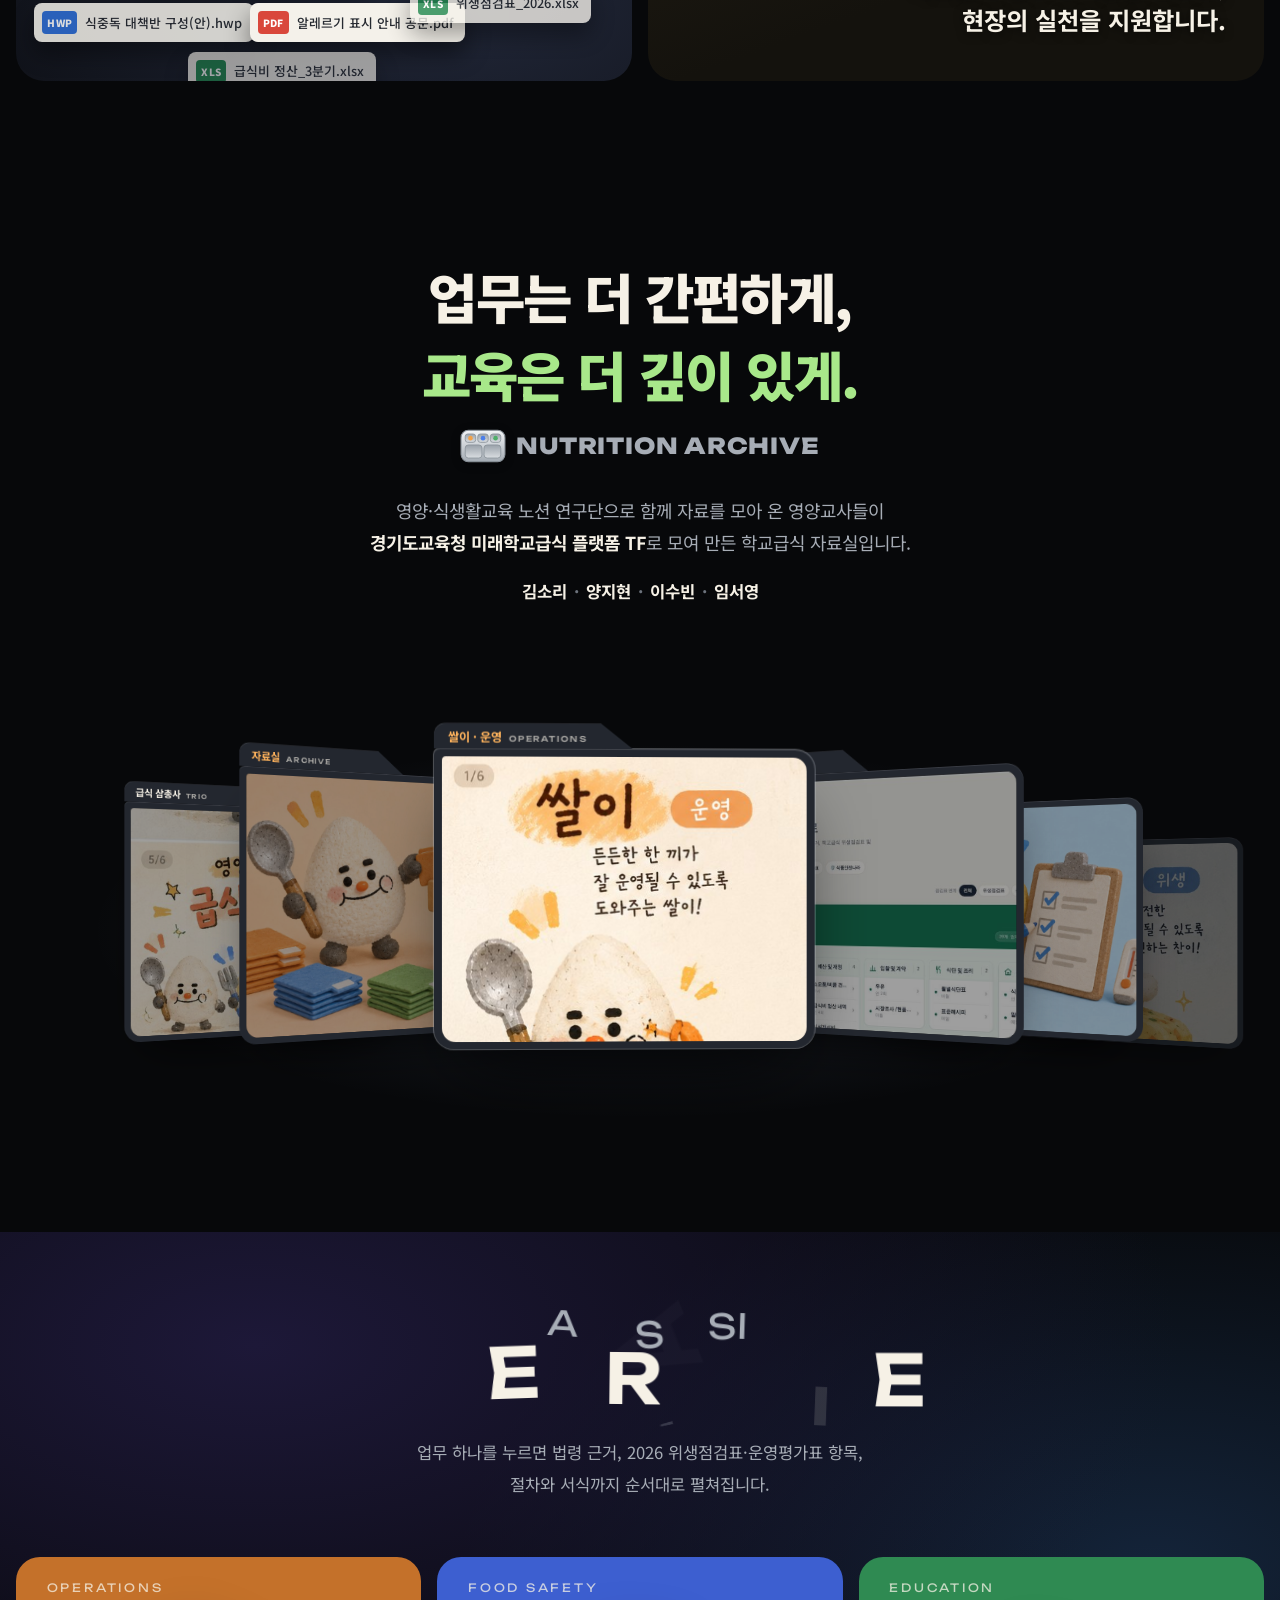
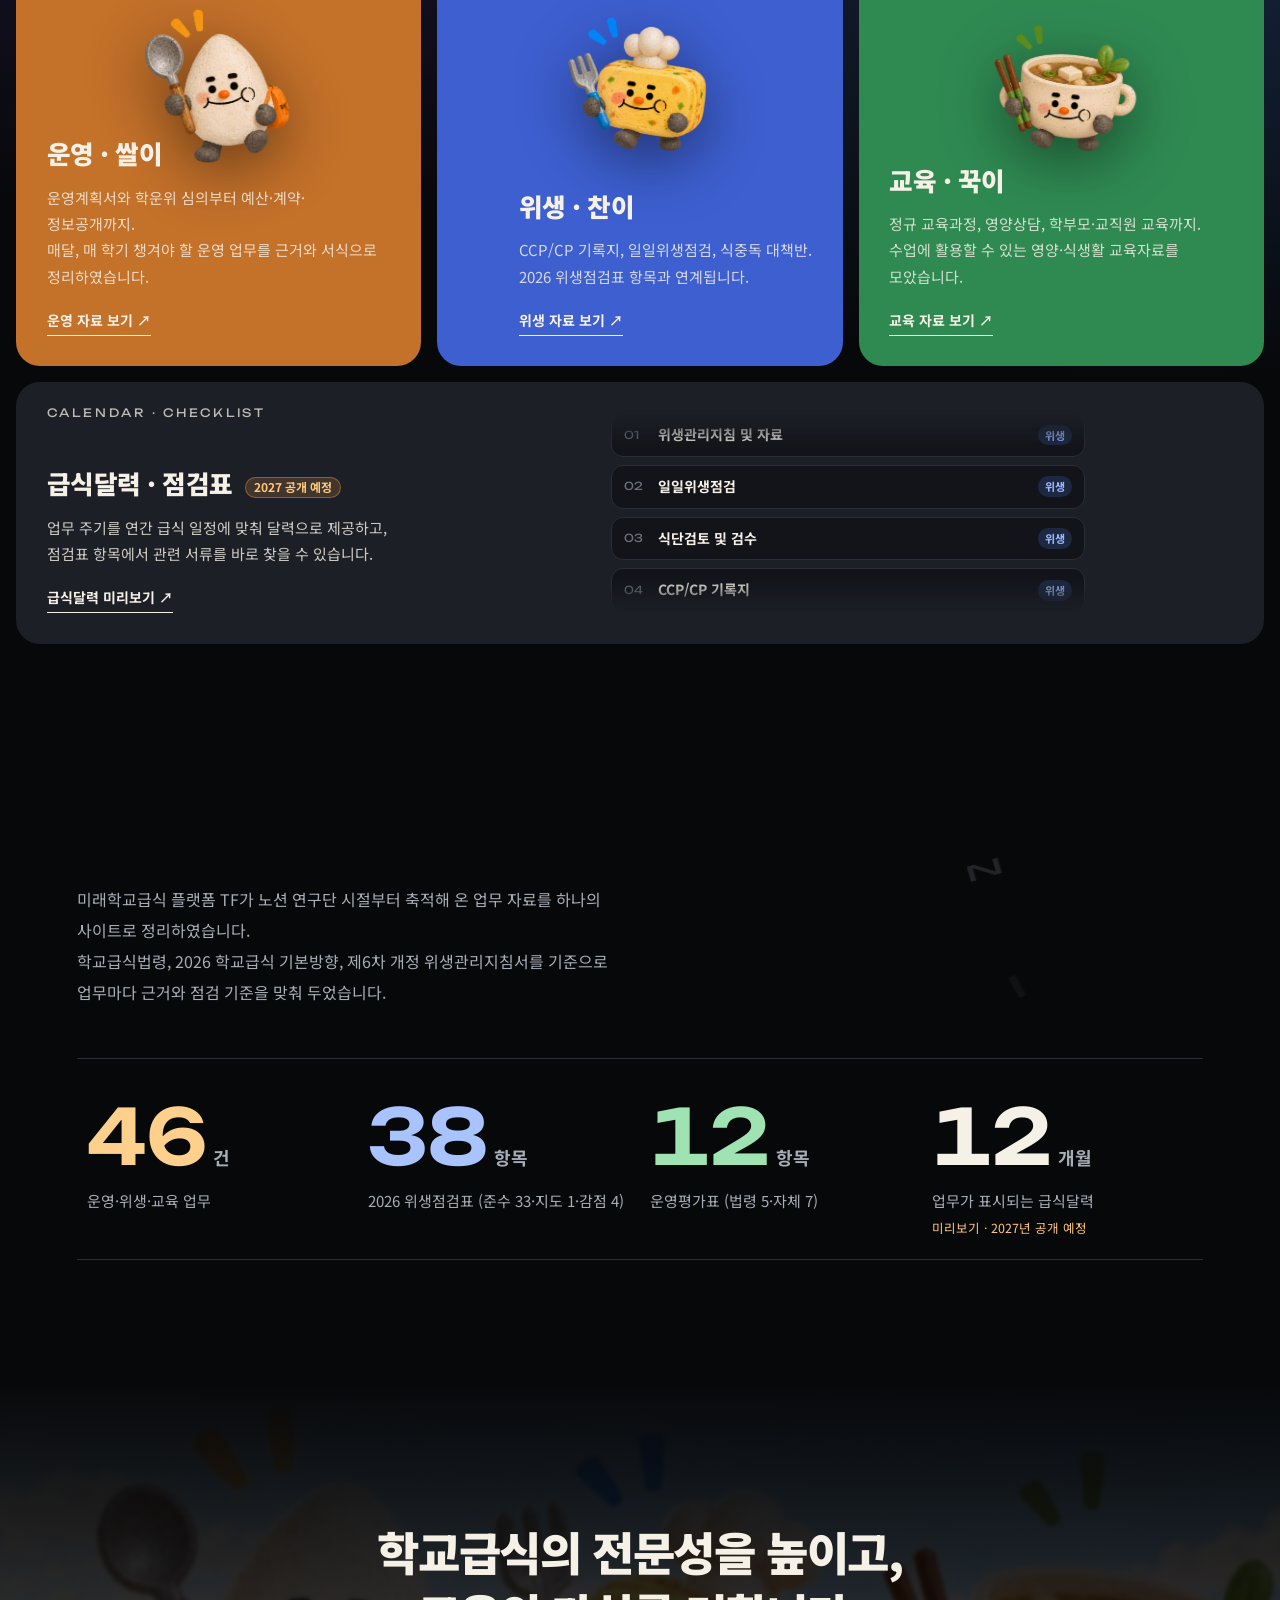
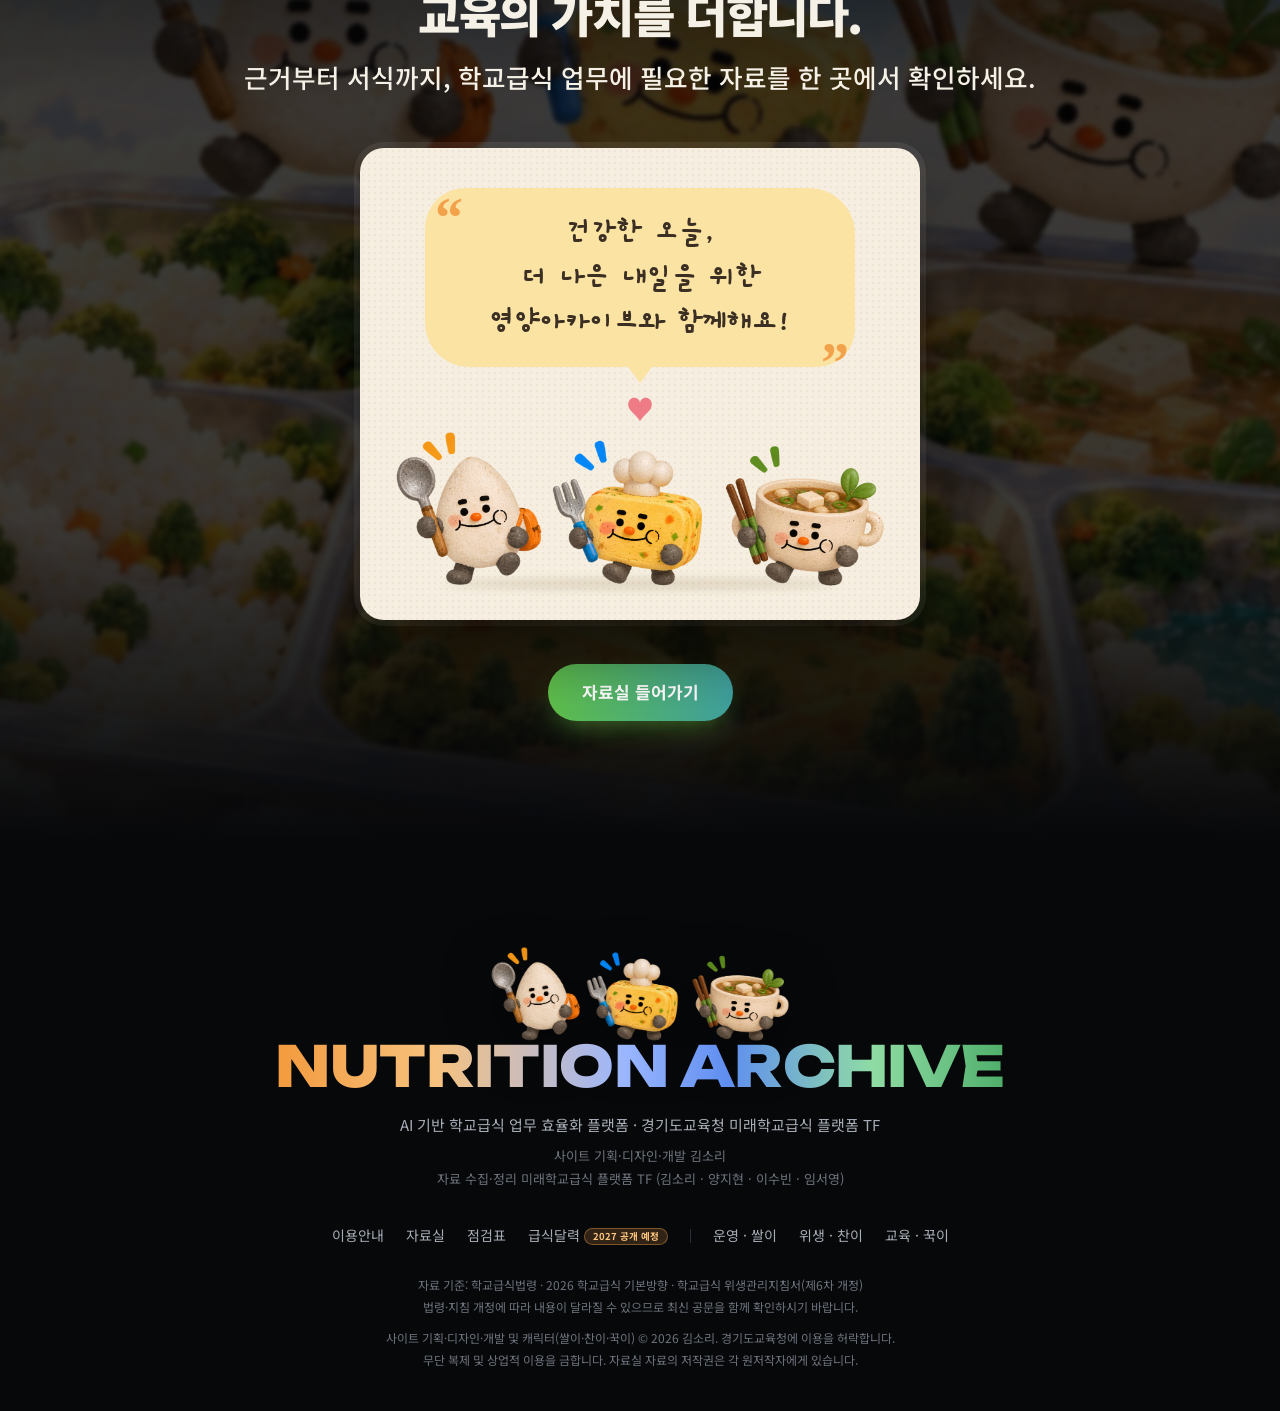
==== commit 4ade6703: "슬라이드 순서 설문→노션 리뉴얼로 복귀, 첫 화면 위생점검표 항목 구성 표기 수정 Co-Authored-By: Claude Opus 5.5 <noreply@anthropic.com" ====
--- a/index.html
+++ b/index.html
@@ -207,7 +207,7 @@
   </div>
   <ul class="stats">
     <li><b data-count="46">0</b><span>건</span><em>운영·위생·교육 업무</em></li>
-    <li><b data-count="38">0</b><span>항목</span><em>2026 위생점검표 (34+감점 4)</em></li>
+    <li><b data-count="38">0</b><span>항목</span><em>2026 위생점검표 (준수 33·지도 1·감점 4)</em></li>
     <li><b data-count="12">0</b><span>항목</span><em>운영평가표 (법령 5·자체 7)</em></li>
     <li><b data-count="12">0</b><span>개월</span><em>업무가 표시되는 급식달력<br><small>미리보기 · 2027년 공개 예정</small></em></li>
   </ul>
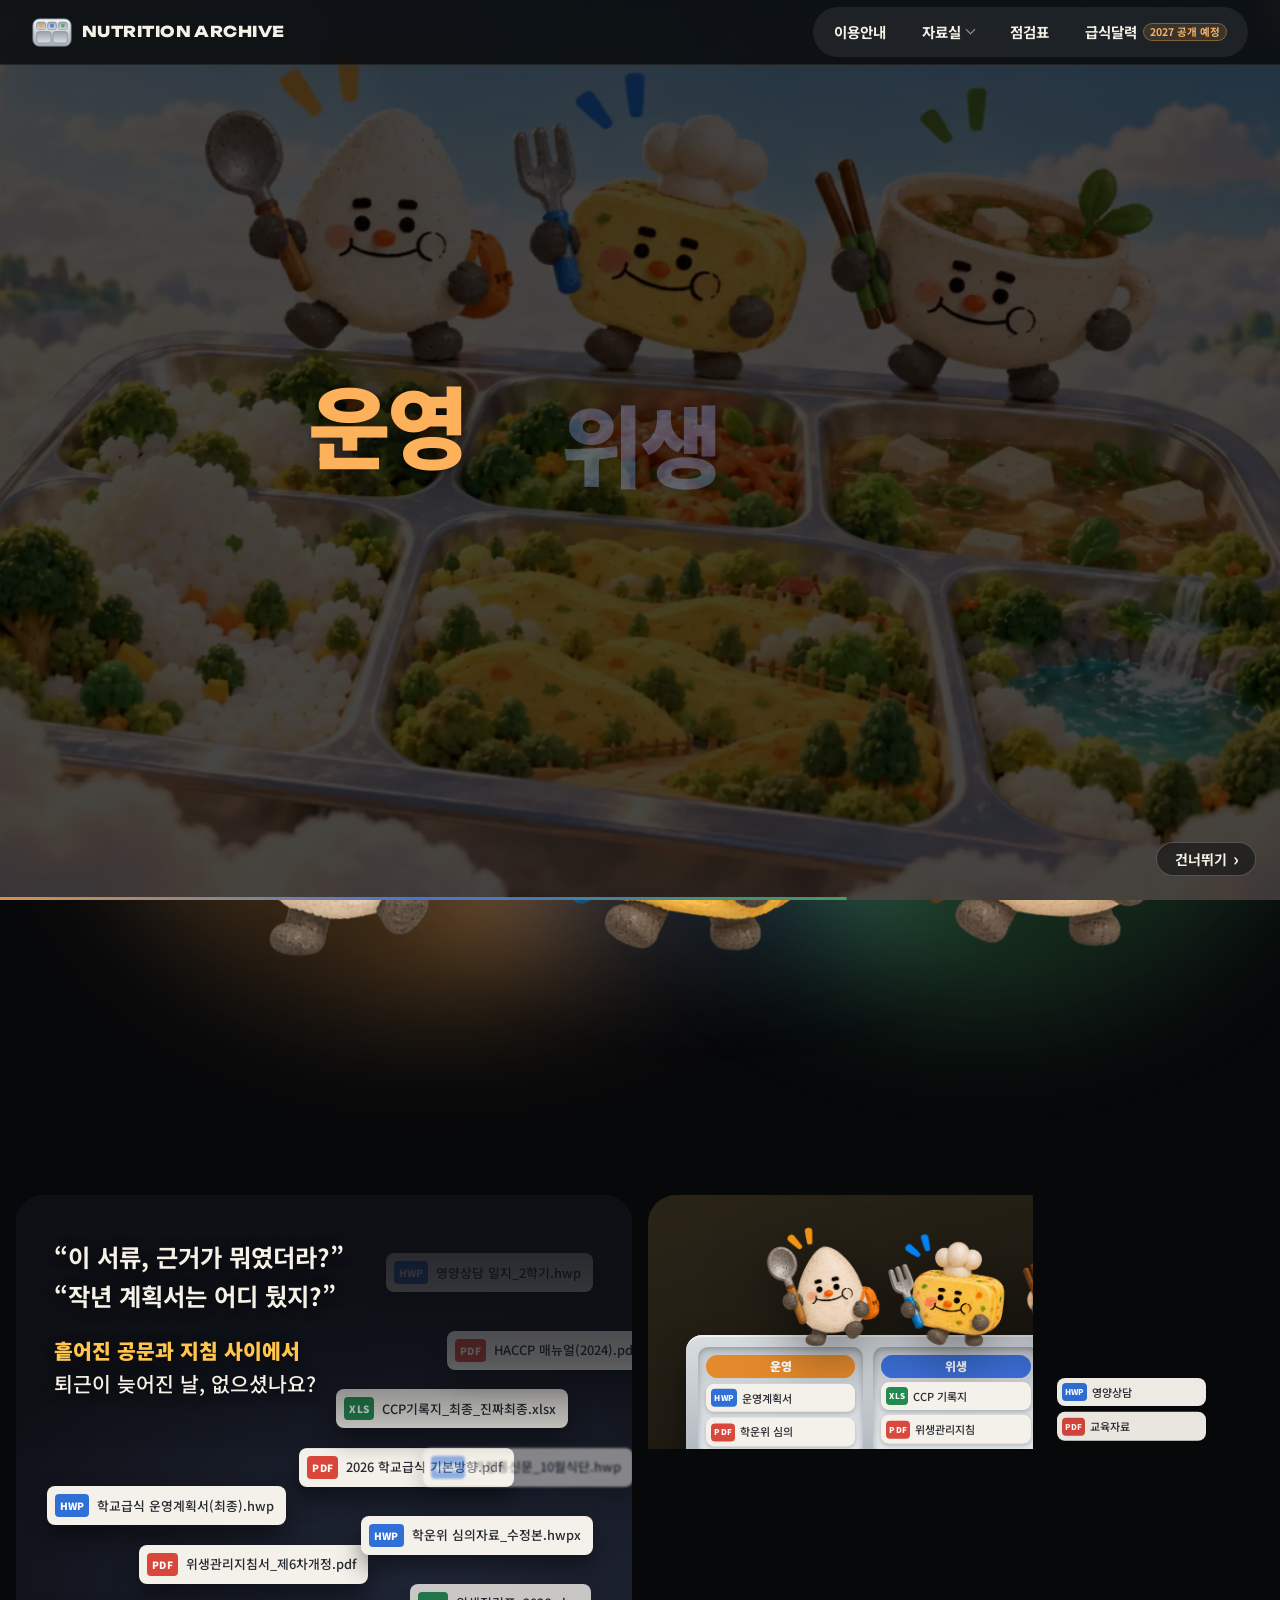
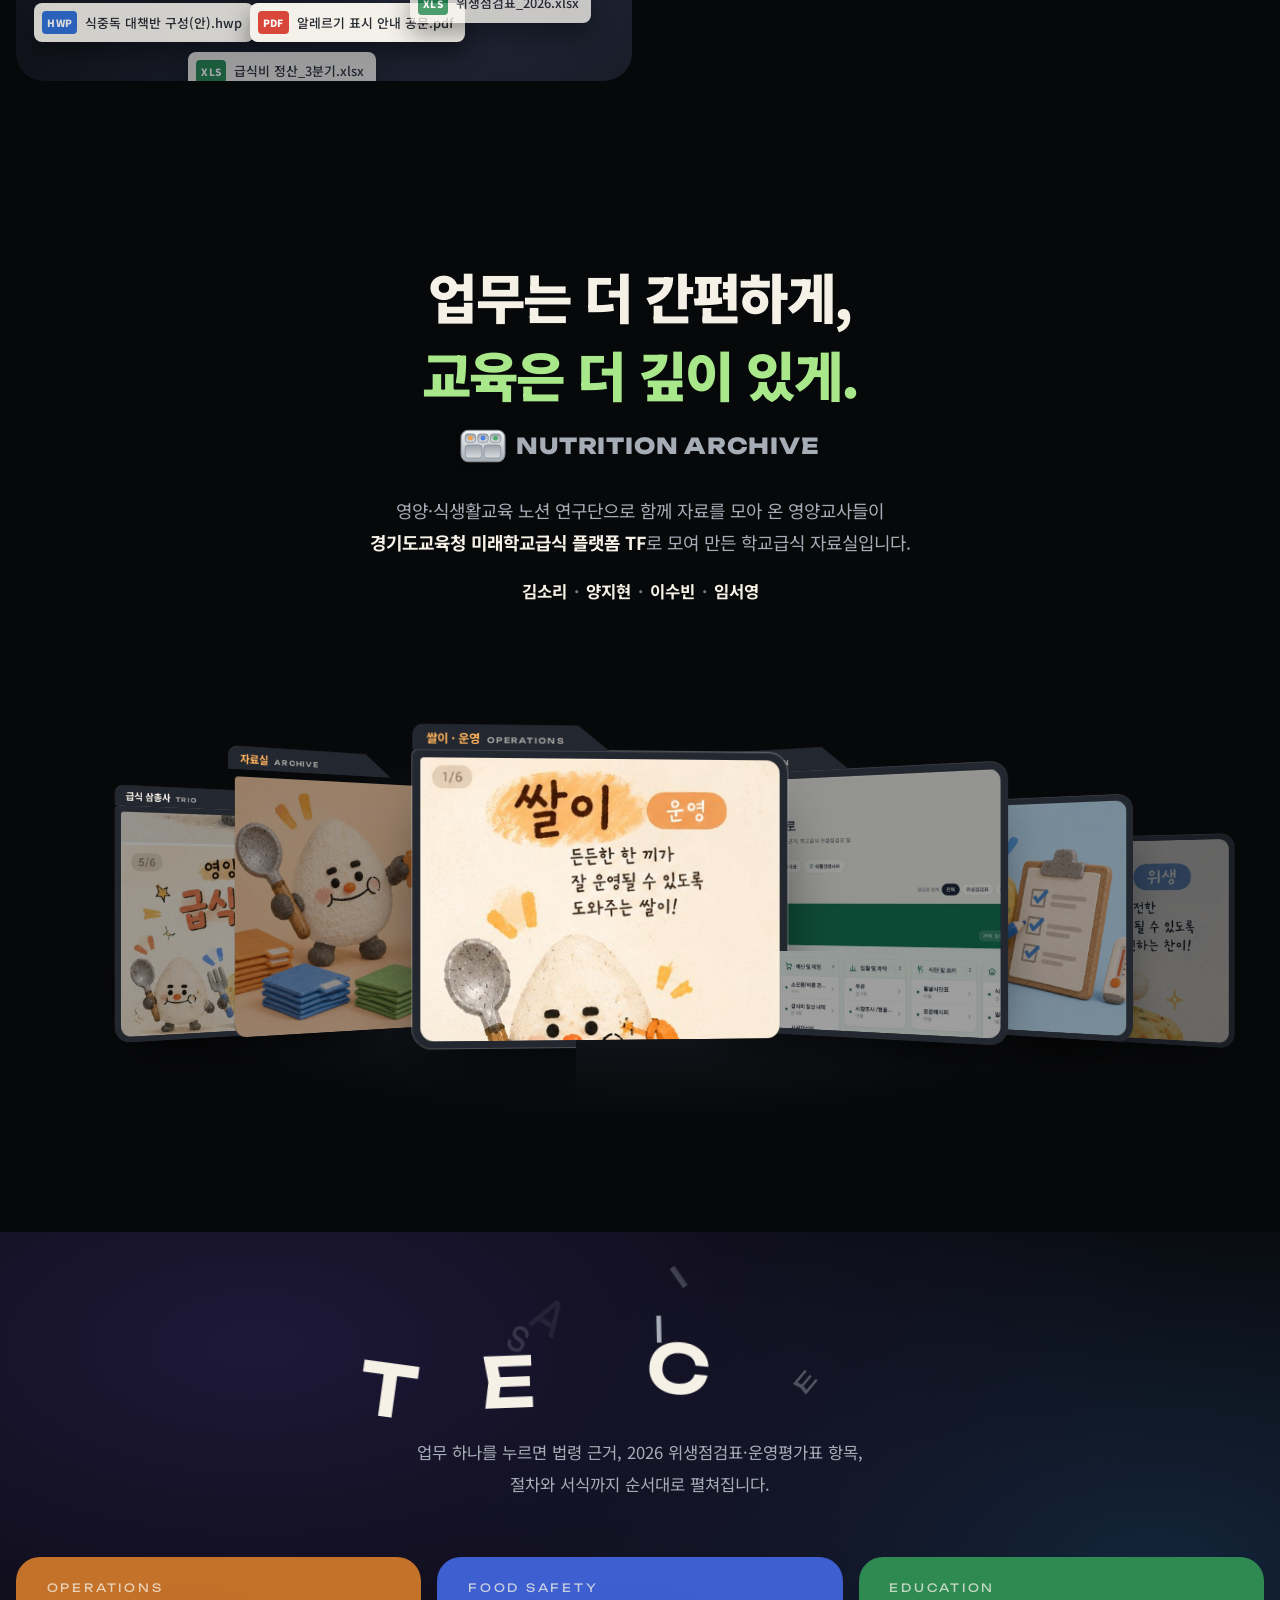
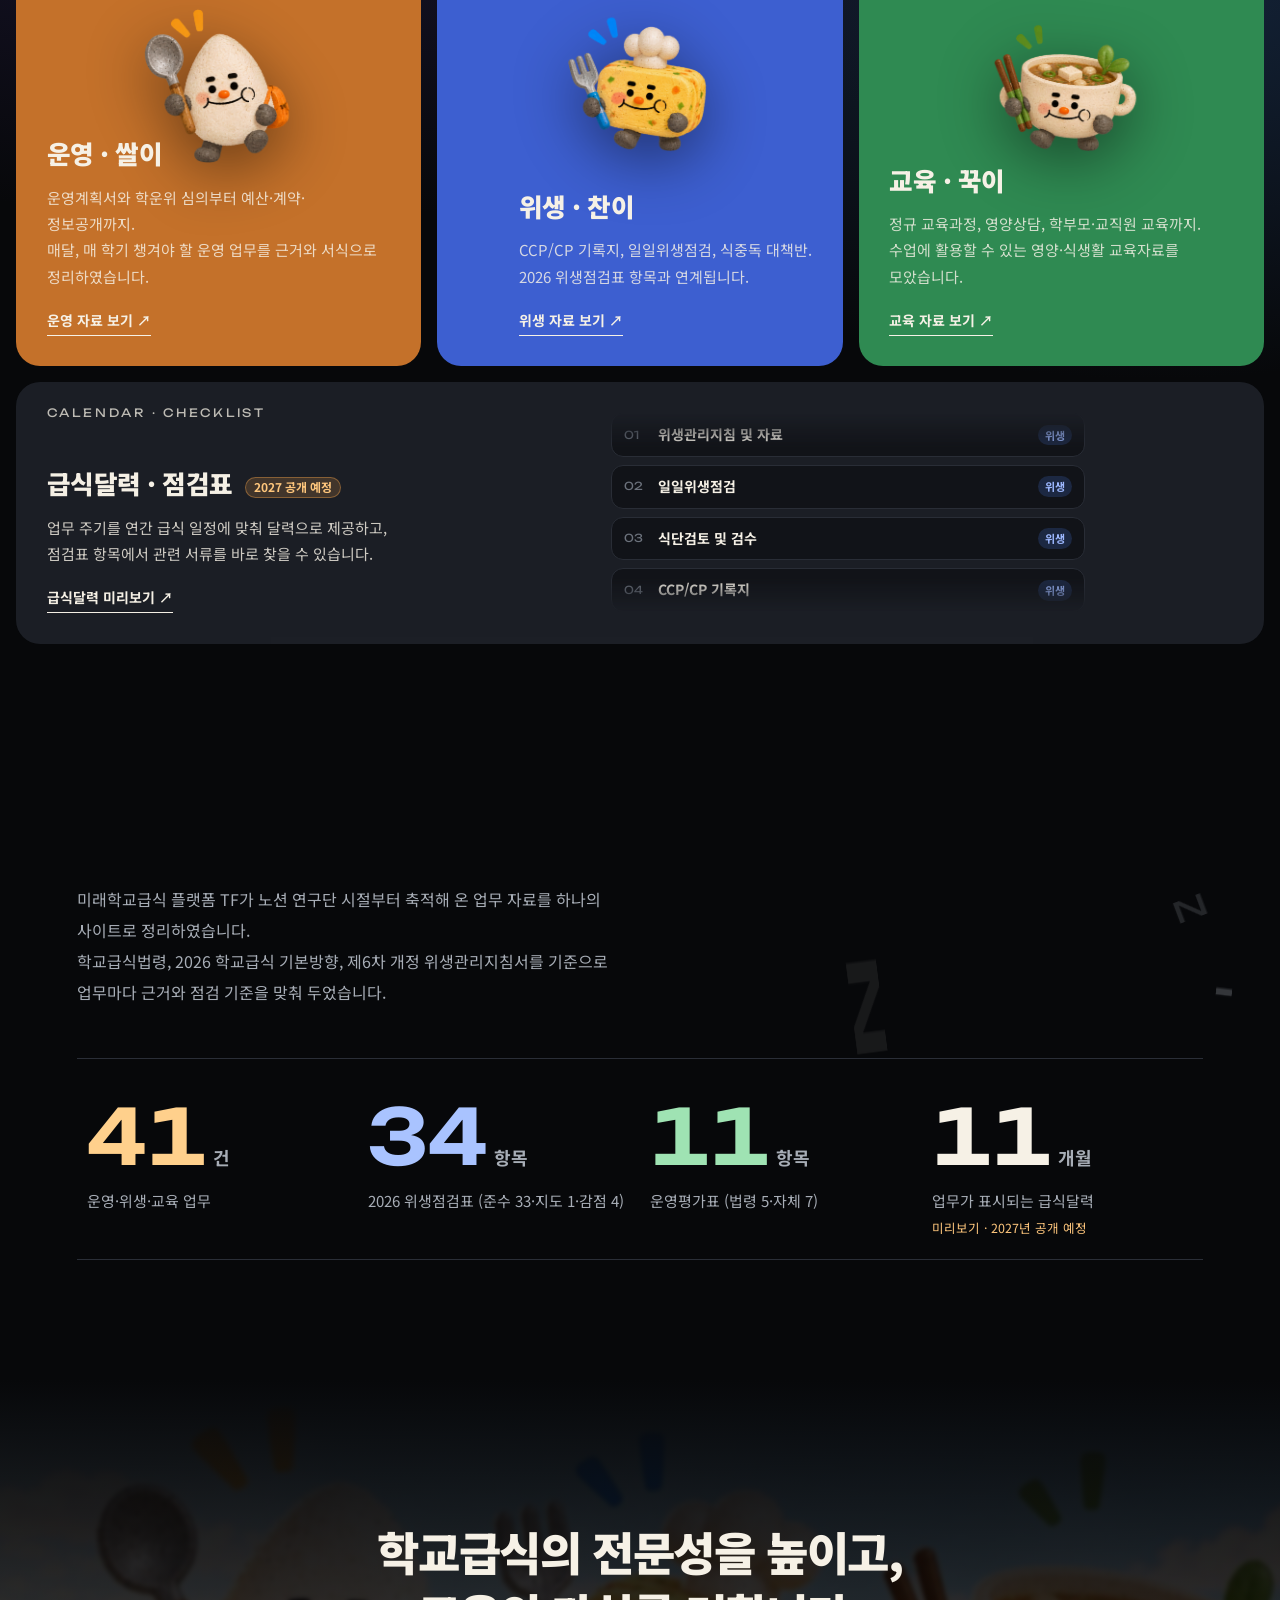
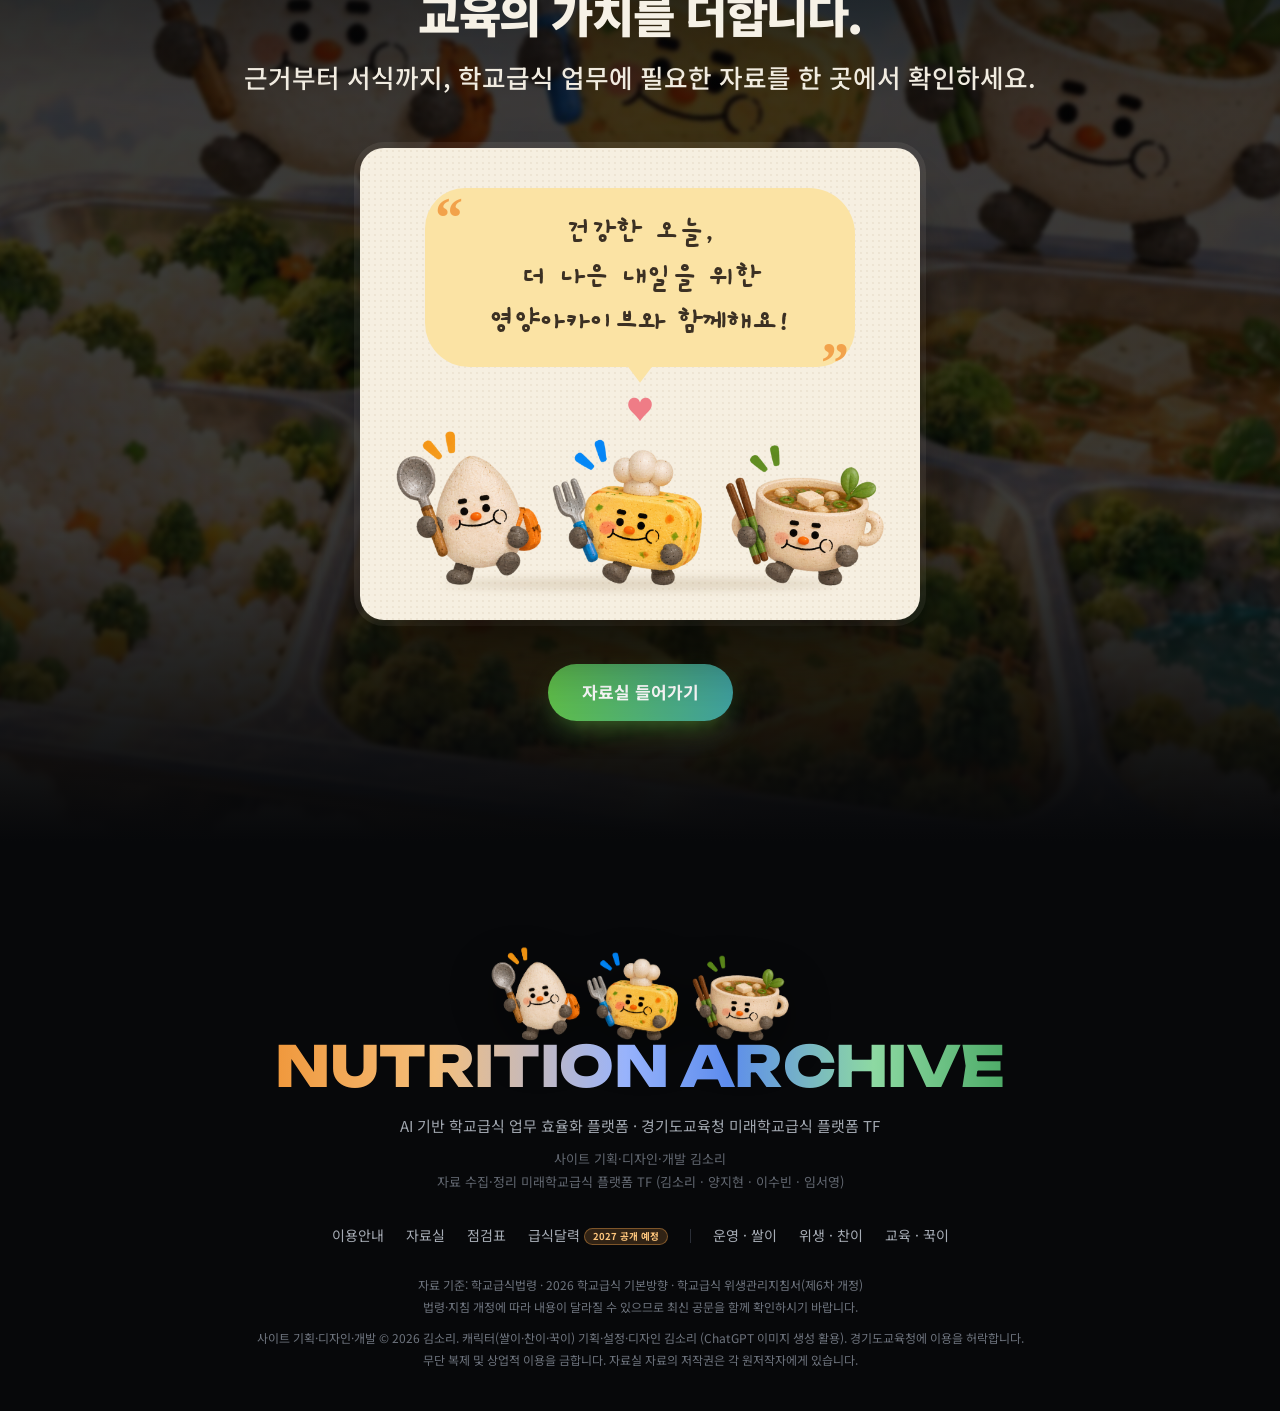
==== commit c3a1ceac: "캐릭터 표기에 AI 도구 활용 명시 Co-Authored-By: Claude Opus 5.5 <noreply@anthropic.com> Claude-Session: https://" ====
--- a/index.html
+++ b/index.html
@@ -242,7 +242,7 @@
     <a href="archive-preview.html?category=운영">운영 · 쌀이</a><a href="archive-preview.html?category=위생">위생 · 찬이</a><a href="archive-preview.html?category=교육">교육 · 꾹이</a>
   </nav>
   <small class="fnote">자료 기준: 학교급식법령 · 2026 학교급식 기본방향 · 학교급식 위생관리지침서(제6차 개정)<br>법령·지침 개정에 따라 내용이 달라질 수 있으므로 최신 공문을 함께 확인하시기 바랍니다.</small>
-  <small class="fnote fcopy">사이트 기획·디자인·개발 및 캐릭터(쌀이·찬이·꾹이) © 2026 김소리. 경기도교육청에 이용을 허락합니다.<br>무단 복제 및 상업적 이용을 금합니다. 자료실 자료의 저작권은 각 원저작자에게 있습니다.</small>
+  <small class="fnote fcopy">사이트 기획·디자인·개발 © 2026 김소리. 캐릭터(쌀이·찬이·꾹이) 기획·설정·디자인 김소리 (ChatGPT 이미지 생성 활용). 경기도교육청에 이용을 허락합니다.<br>무단 복제 및 상업적 이용을 금합니다. 자료실 자료의 저작권은 각 원저작자에게 있습니다.</small>
 </footer>
 
 <button class="totop" id="totop" type="button" aria-label="맨 위로">↑</button>
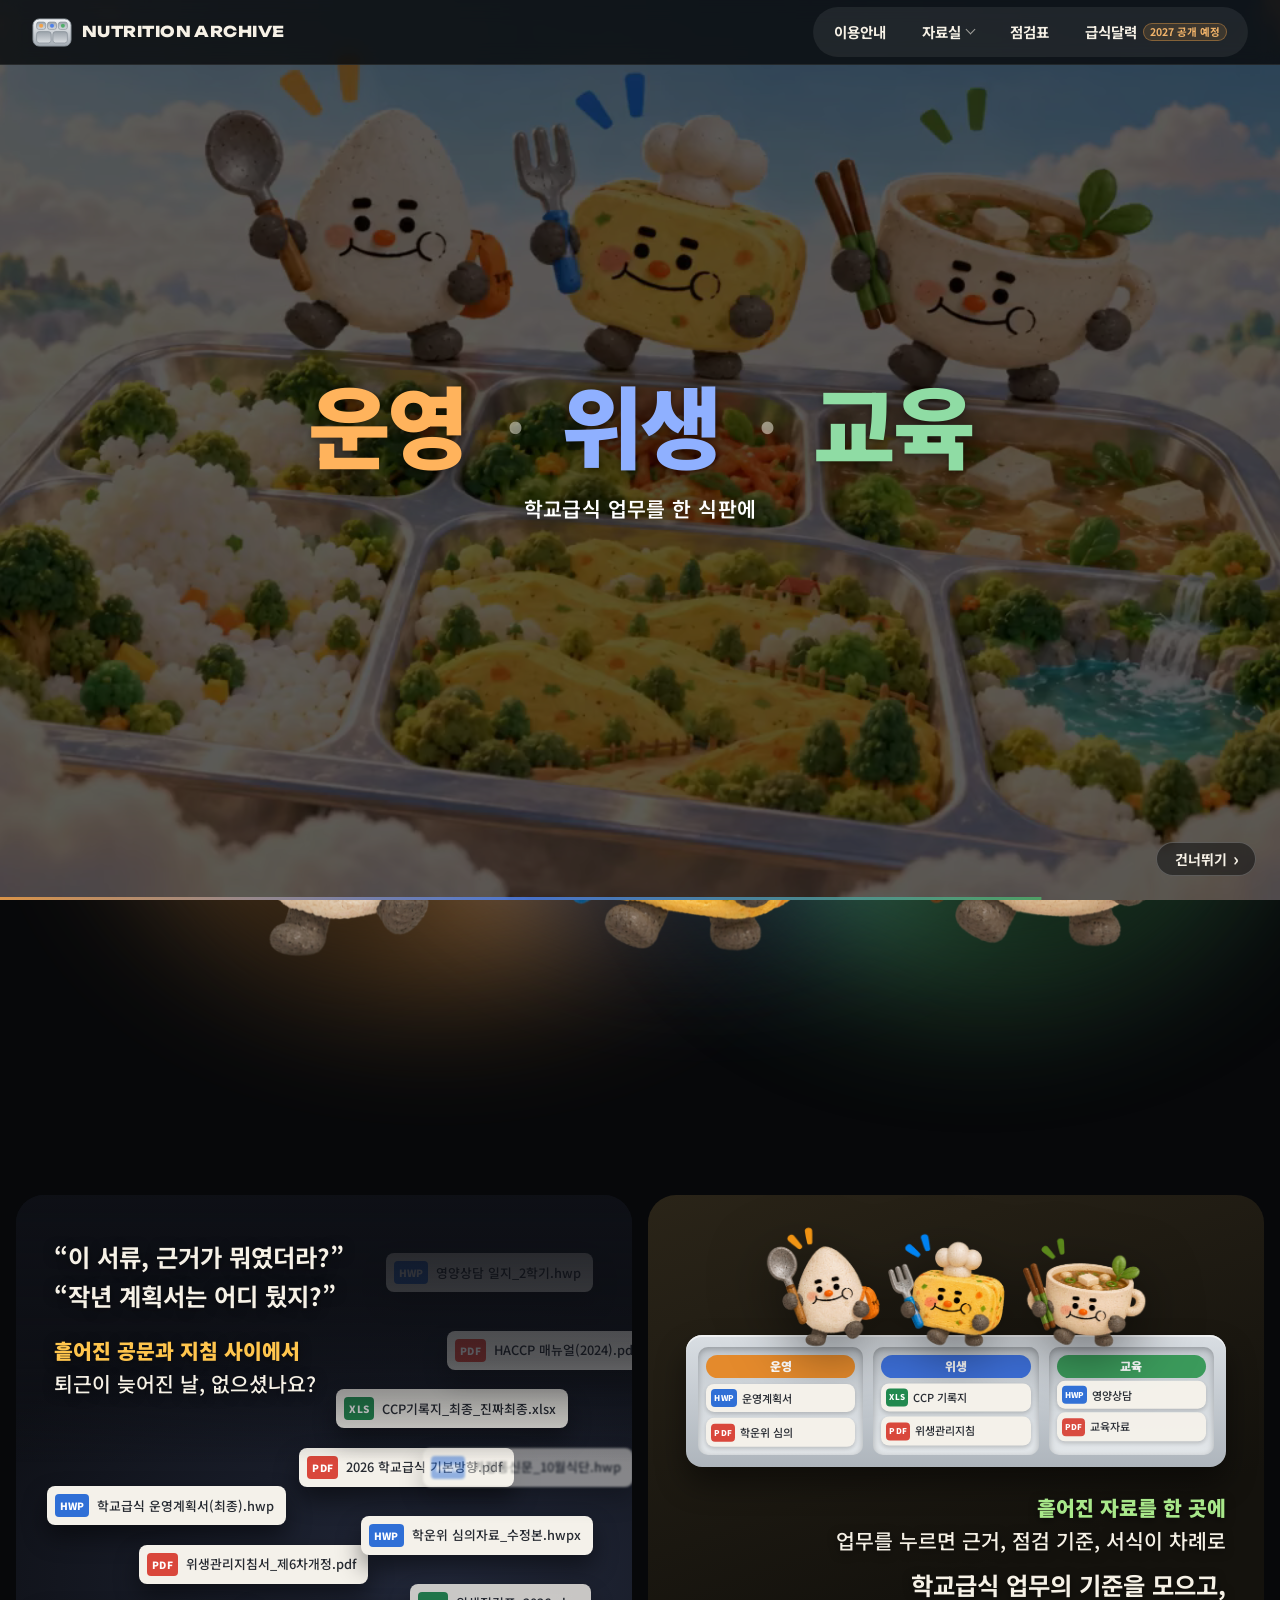
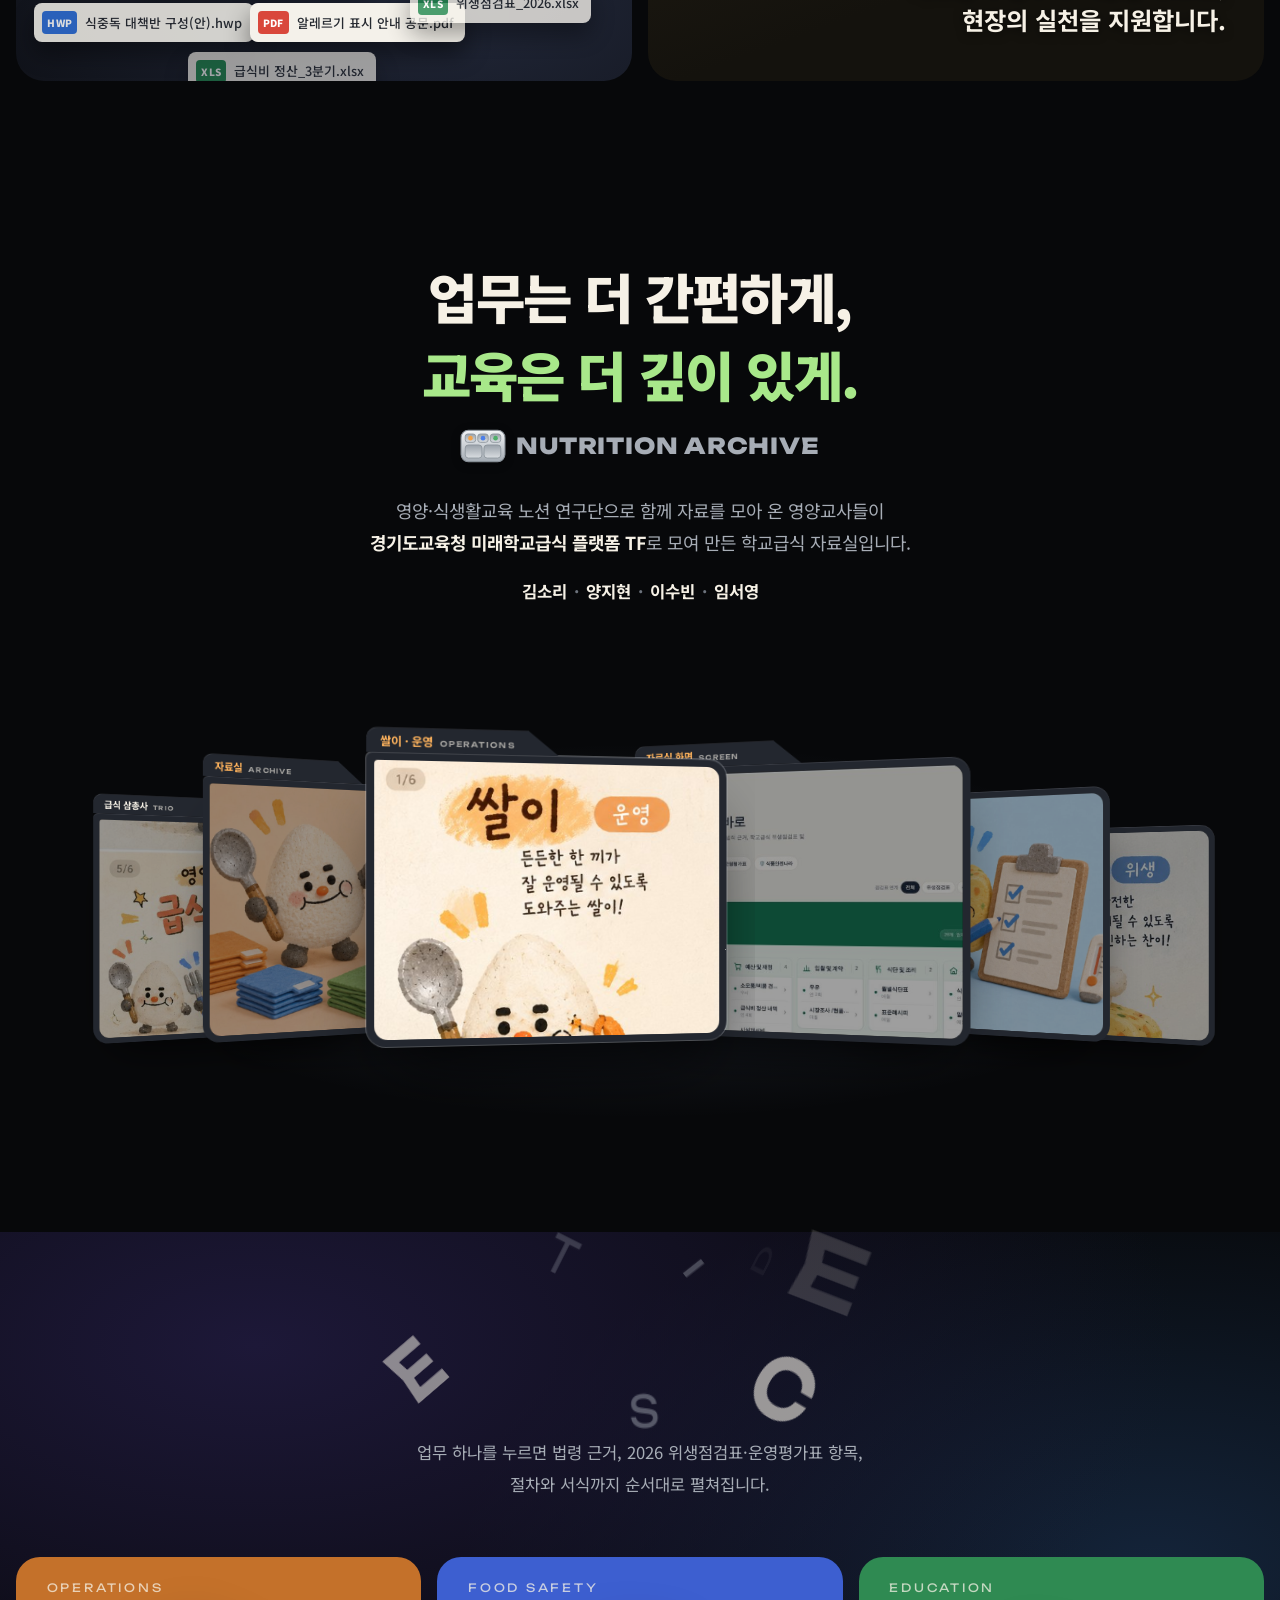
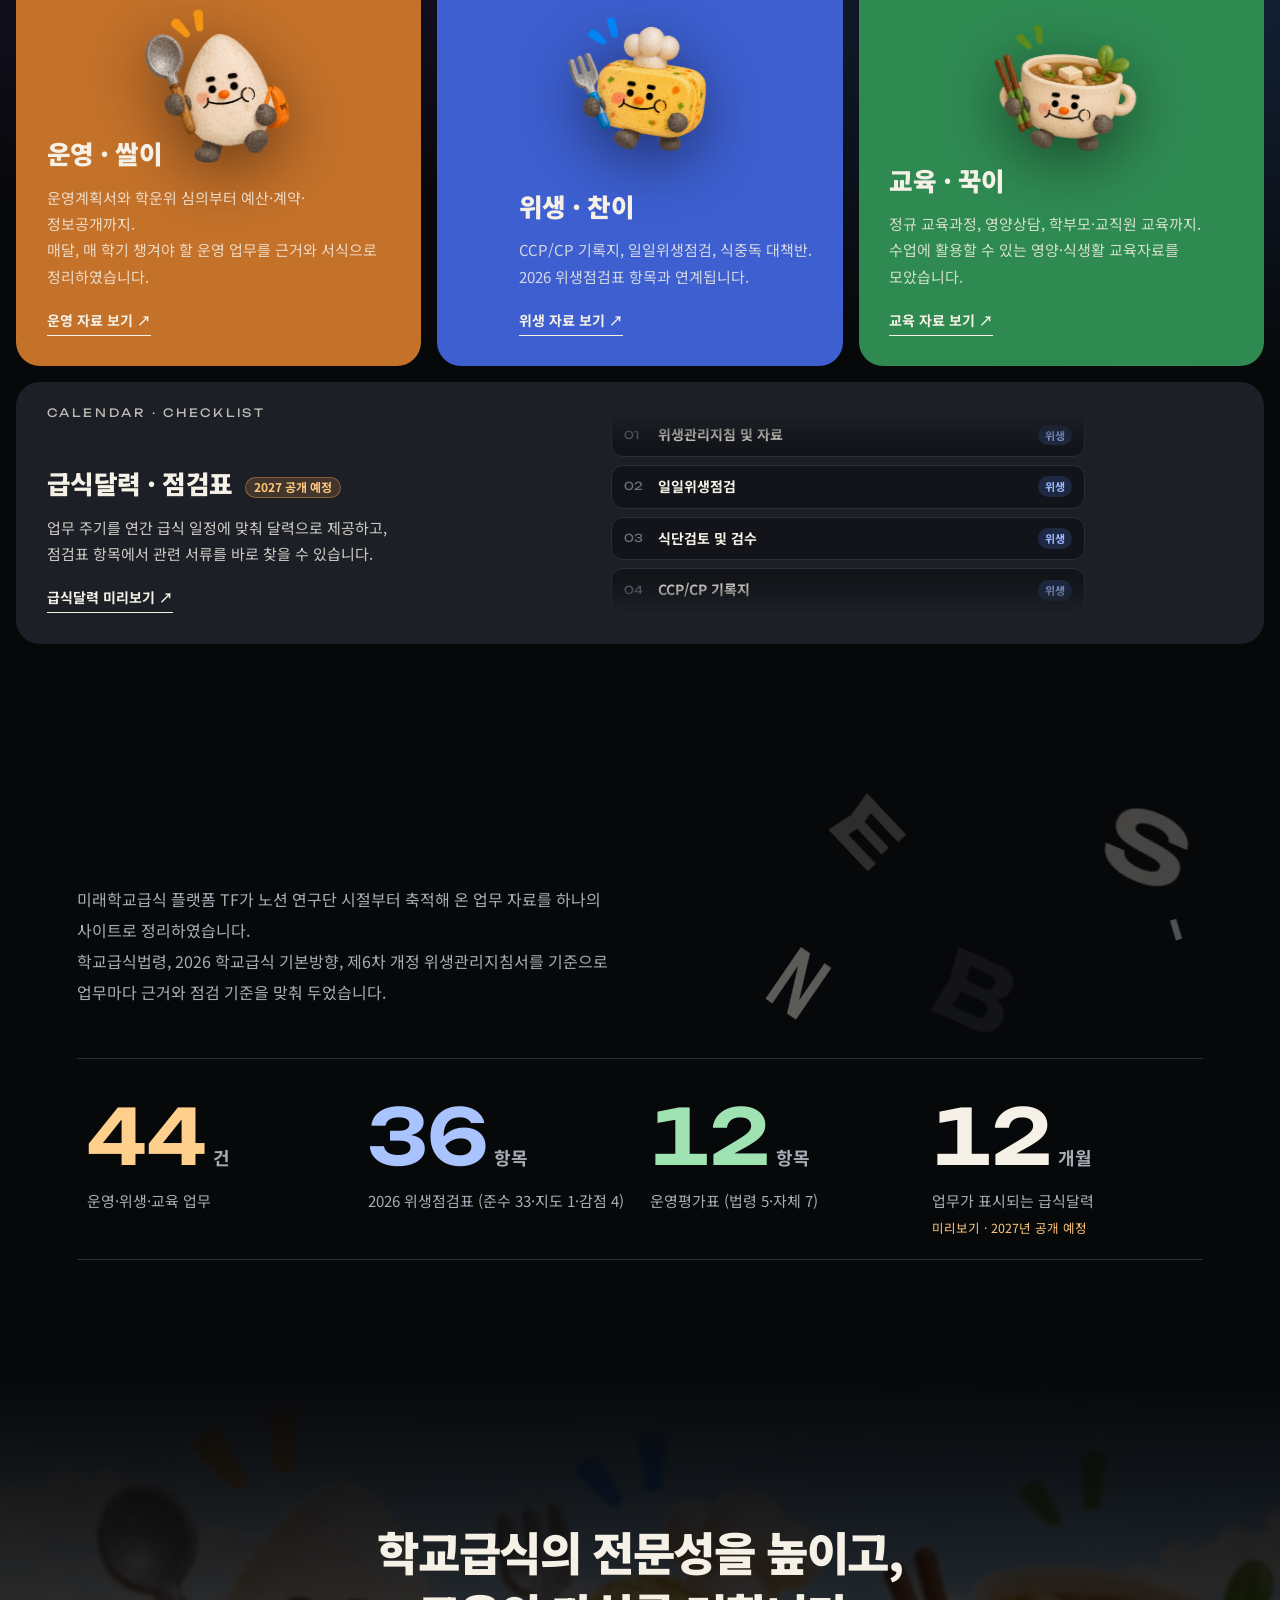
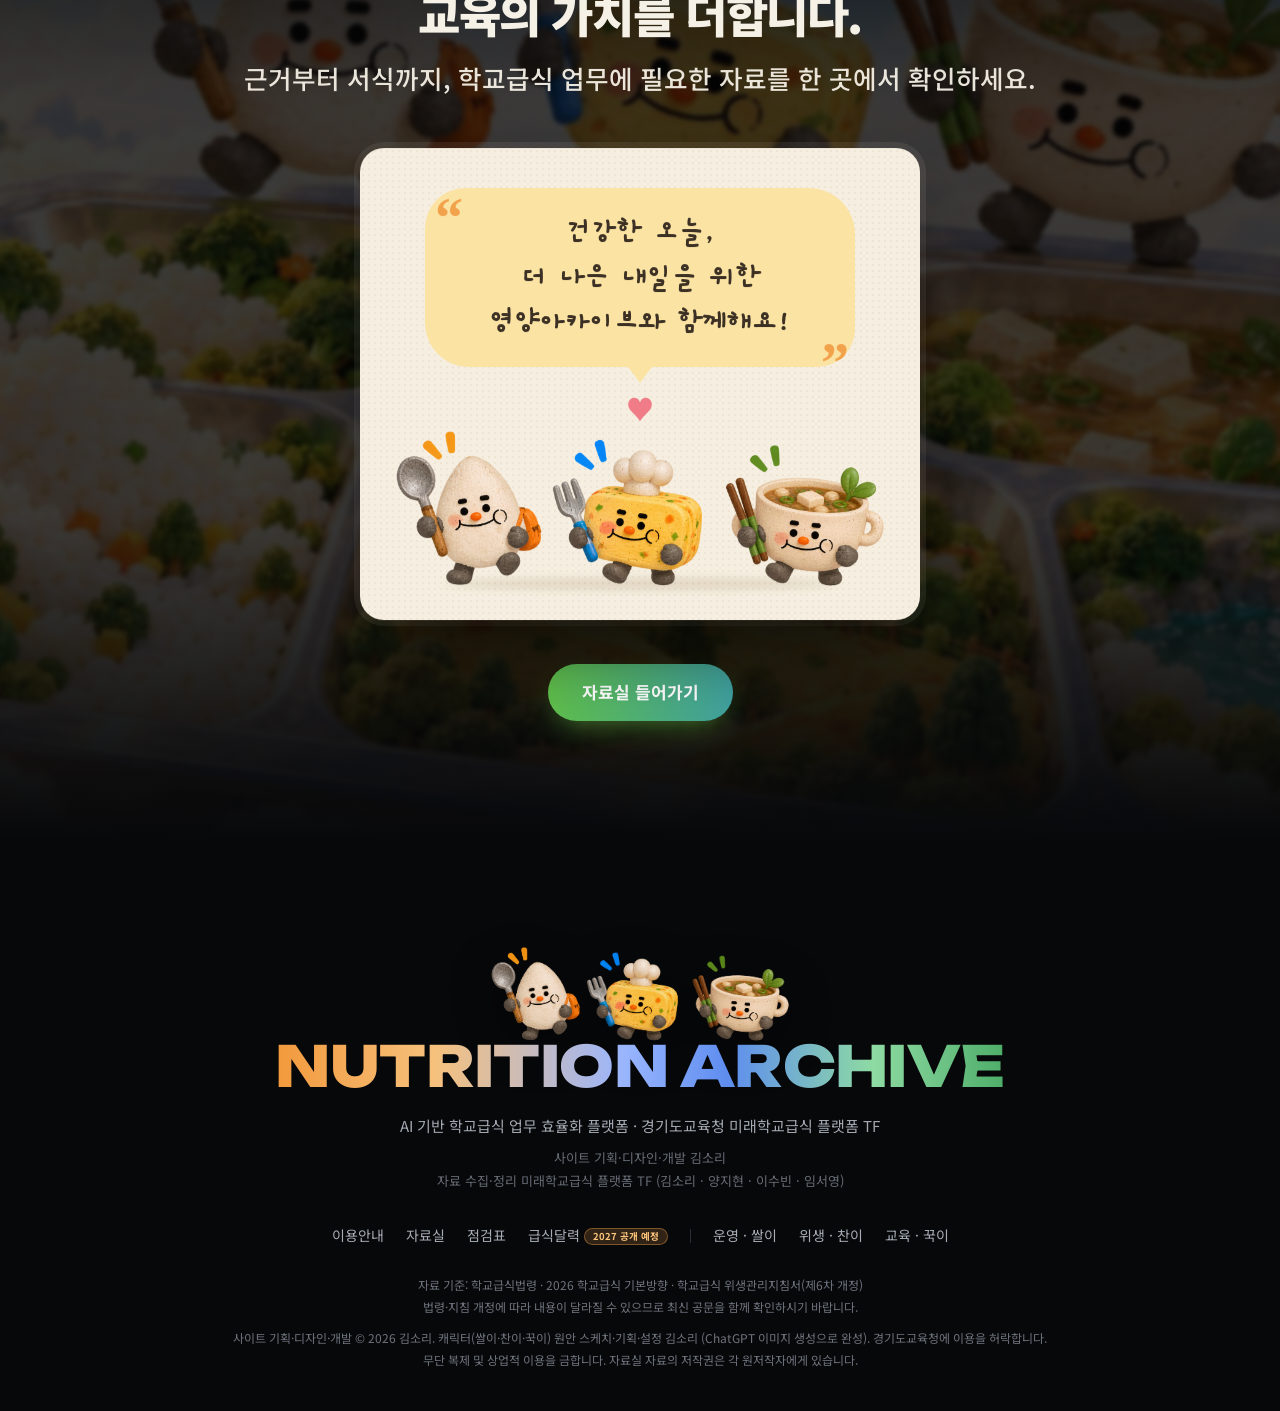
==== commit cc6db306: "캐릭터 표기에 원안 스케치 직접 제작 반영 Co-Authored-By: Claude Opus 5.5 <noreply@anthropic.com> Claude-Session: http" ====
--- a/index.html
+++ b/index.html
@@ -242,7 +242,7 @@
     <a href="archive-preview.html?category=운영">운영 · 쌀이</a><a href="archive-preview.html?category=위생">위생 · 찬이</a><a href="archive-preview.html?category=교육">교육 · 꾹이</a>
   </nav>
   <small class="fnote">자료 기준: 학교급식법령 · 2026 학교급식 기본방향 · 학교급식 위생관리지침서(제6차 개정)<br>법령·지침 개정에 따라 내용이 달라질 수 있으므로 최신 공문을 함께 확인하시기 바랍니다.</small>
-  <small class="fnote fcopy">사이트 기획·디자인·개발 © 2026 김소리. 캐릭터(쌀이·찬이·꾹이) 기획·설정·디자인 김소리 (ChatGPT 이미지 생성 활용). 경기도교육청에 이용을 허락합니다.<br>무단 복제 및 상업적 이용을 금합니다. 자료실 자료의 저작권은 각 원저작자에게 있습니다.</small>
+  <small class="fnote fcopy">사이트 기획·디자인·개발 © 2026 김소리. 캐릭터(쌀이·찬이·꾹이) 원안 스케치·기획·설정 김소리 (ChatGPT 이미지 생성으로 완성). 경기도교육청에 이용을 허락합니다.<br>무단 복제 및 상업적 이용을 금합니다. 자료실 자료의 저작권은 각 원저작자에게 있습니다.</small>
 </footer>
 
 <button class="totop" id="totop" type="button" aria-label="맨 위로">↑</button>
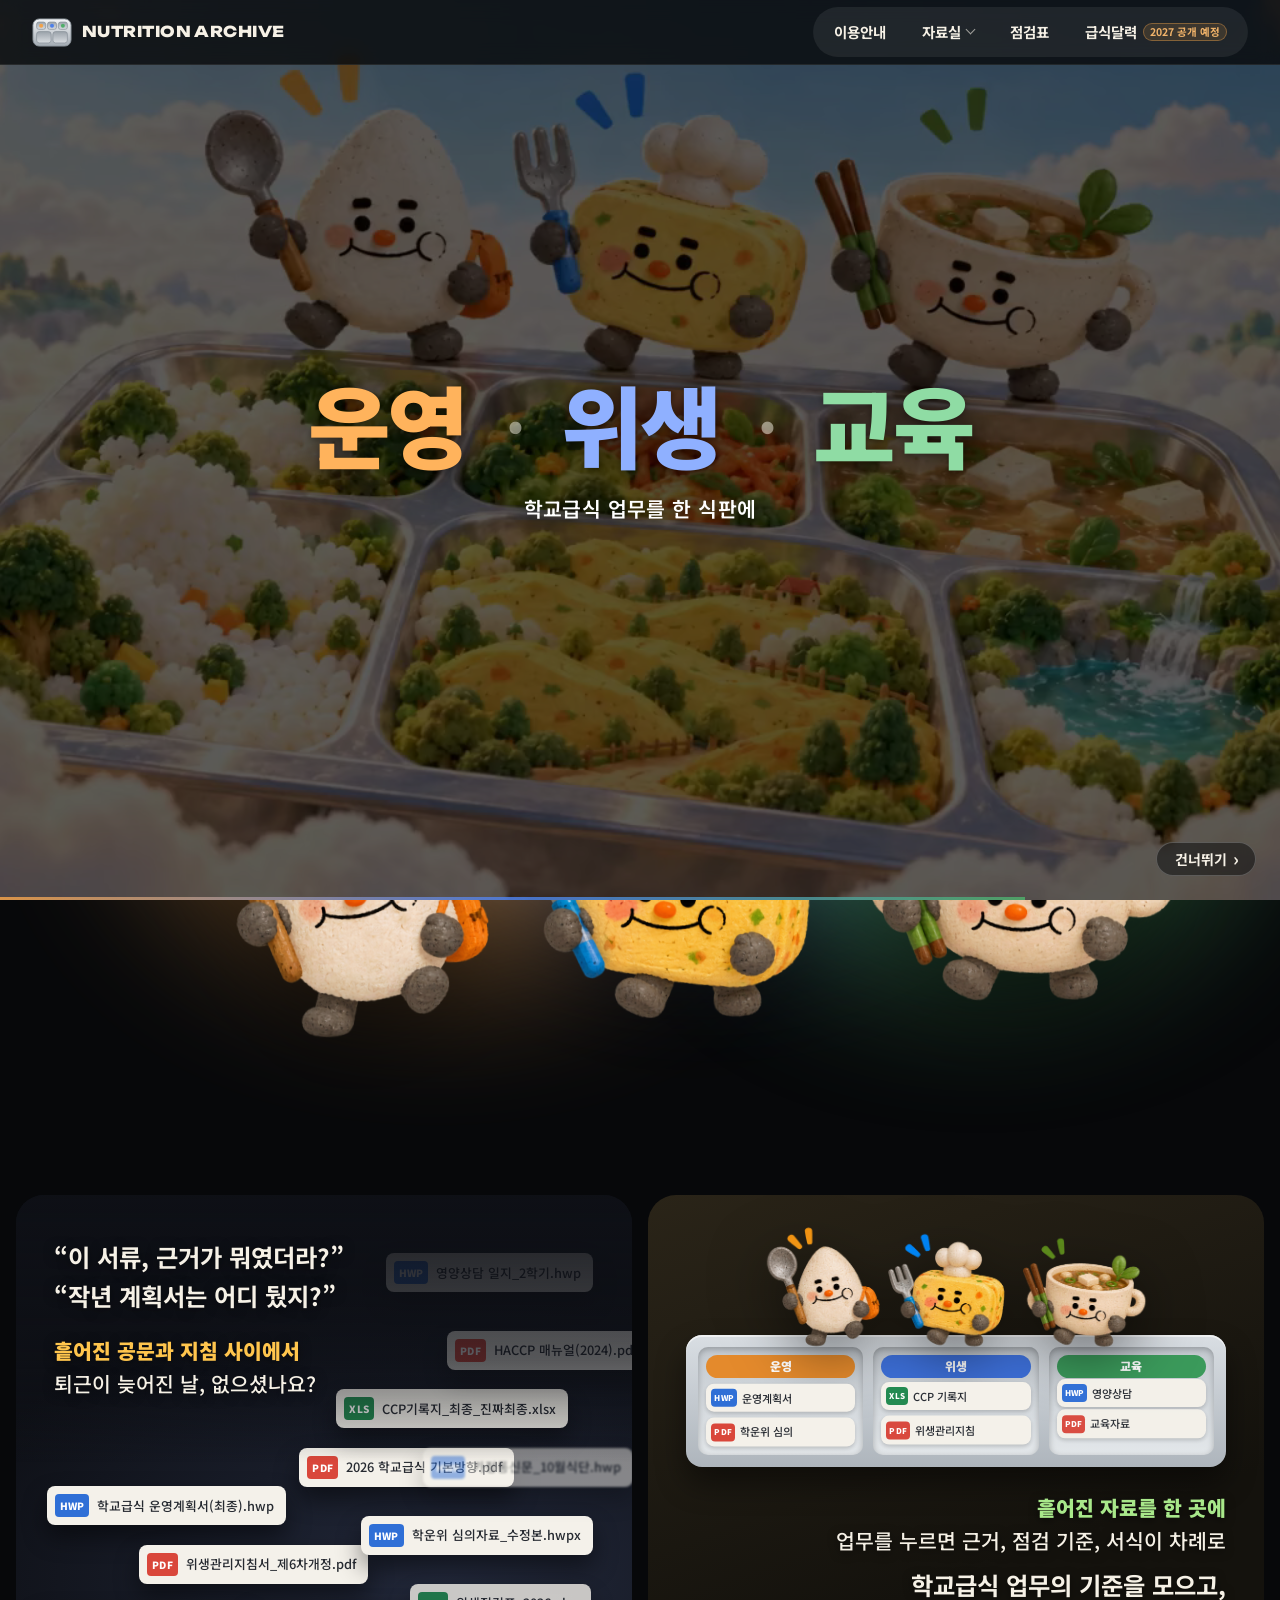
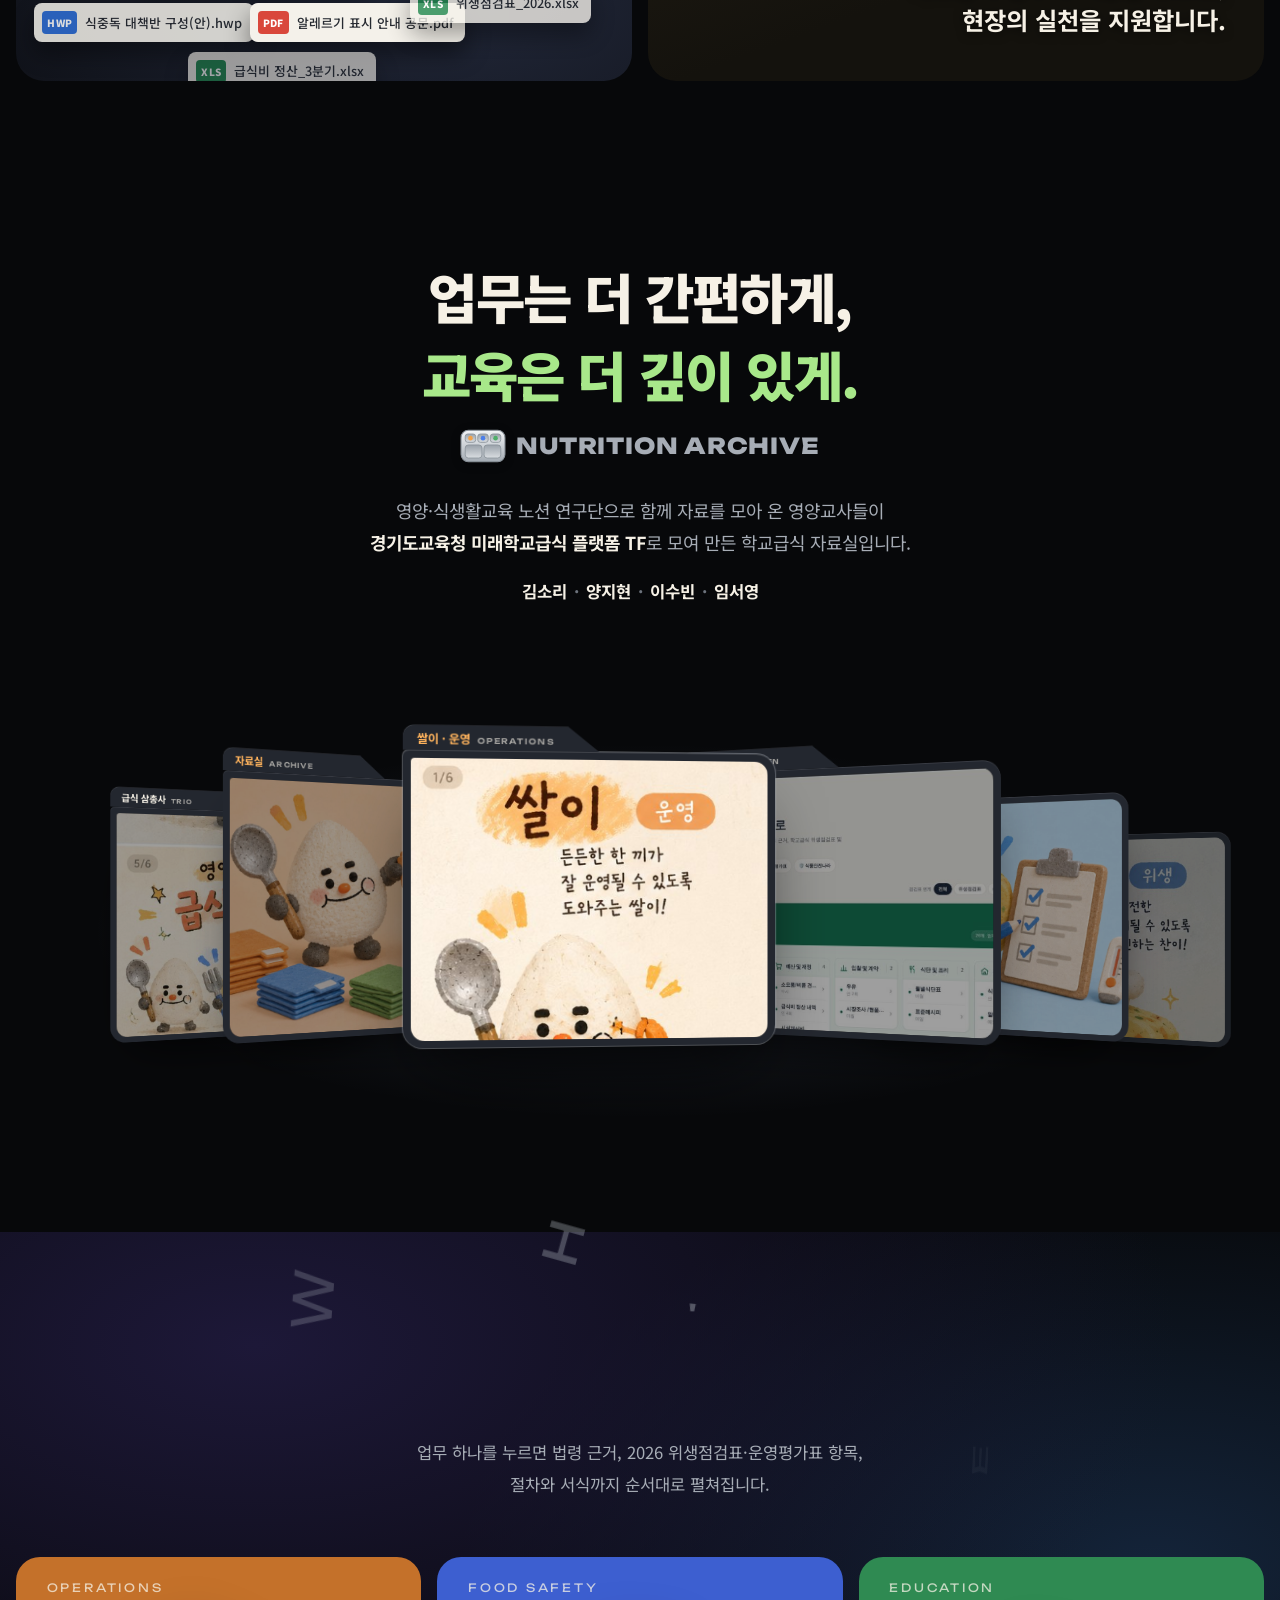
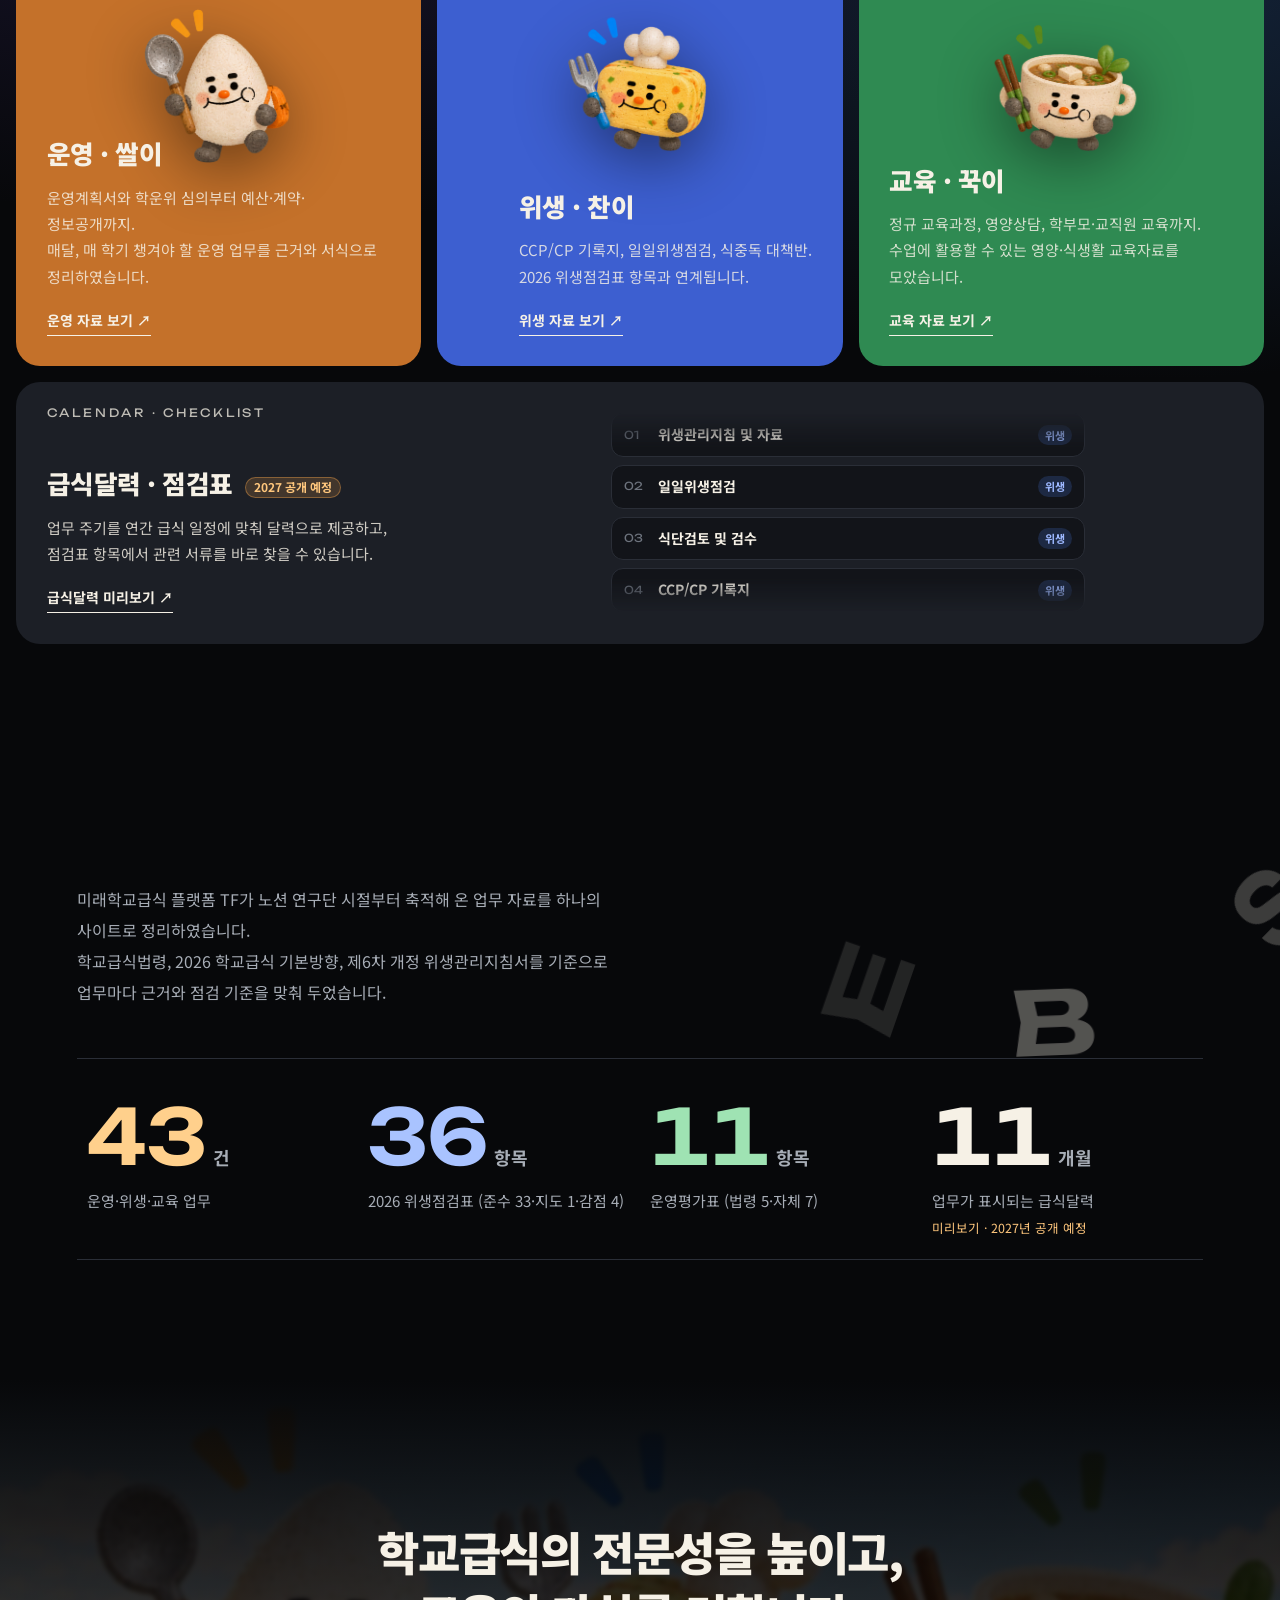
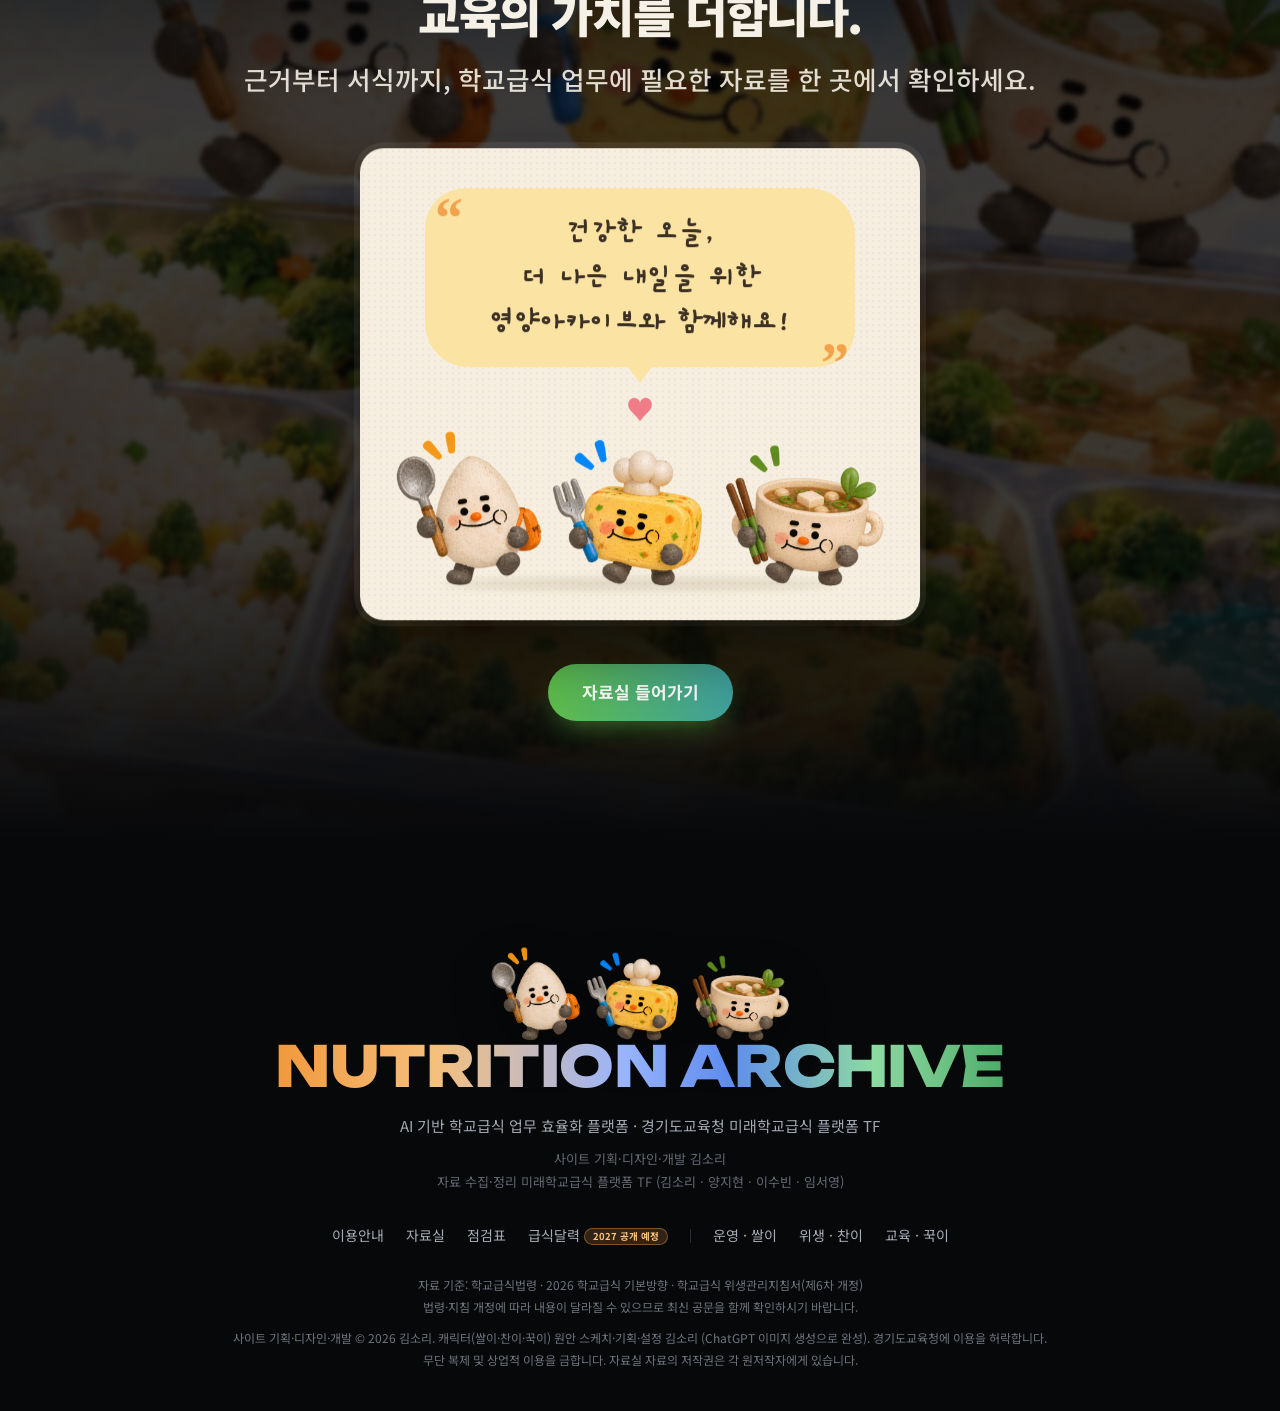
==== commit ca4d7c88: "배포용 압축본" ====
--- a/index.html
+++ b/index.html
@@ -1,255 +1 @@
-<!doctype html>
-<html lang="ko">
-<head>
-<meta charset="utf-8">
-<meta name="viewport" content="width=device-width,initial-scale=1,viewport-fit=cover">
-<title>영양아카이브</title>
-<meta name="description" content="AI 기반 학교급식 업무 효율화 플랫폼. 운영·위생·교육 업무의 근거, 점검항목, 서식을 한 곳에서.">
-<meta name="theme-color" content="#07080a">
-<link rel="preconnect" href="https://fonts.googleapis.com">
-<link rel="preconnect" href="https://fonts.gstatic.com" crossorigin>
-<link rel="stylesheet" href="https://fonts.googleapis.com/css2?family=Unbounded:wght@400;600;800&family=Noto+Sans+KR:wght@400;500;700;900&family=Gaegu:wght@700&display=swap">
-<link rel="stylesheet" href="main.css">
-<link rel="stylesheet" href="v2.css">
-<link rel="stylesheet" href="v3.css">
-<link rel="stylesheet" href="v4.css">
-<script>try{if(sessionStorage.getItem("na-intro")||matchMedia("(prefers-reduced-motion: reduce)").matches)document.documentElement.classList.add("intro-seen")}catch(e){}</script>
-</head>
-<body>
-<a class="skip" href="archive-preview.html">자료실로 바로 가기</a>
-
-<!-- ───────── 1. 인트로: 식판 창 속으로 ───────── -->
-<section class="intro" id="intro" aria-label="식판 속 세상으로 들어가는 첫 화면">
-  <div class="intro-pin">
-    <div class="intro-brand">
-      <svg class="mark" viewBox="0 0 44 32" aria-hidden="true"><defs><linearGradient id="trS" x1="0" y1="0" x2="0" y2="1"><stop offset="0" stop-color="#f3f5f7"/><stop offset="1" stop-color="#a3abb3"/></linearGradient><linearGradient id="trC" x1="0" y1="0" x2="0" y2="1"><stop offset="0" stop-color="#9aa2aa"/><stop offset="1" stop-color="#d9dde1"/></linearGradient></defs><rect x="1" y="1" width="42" height="30" rx="7" fill="url(#trS)" stroke="#8a929a" stroke-width="1"/><g fill="url(#trC)" stroke="#8a929a" stroke-width=".8"><rect x="5" y="4.5" width="10" height="8" rx="2.5"/><rect x="17" y="4.5" width="10" height="8" rx="2.5"/><rect x="29" y="4.5" width="10" height="8" rx="2.5"/><rect x="5" y="15" width="16" height="12.5" rx="3"/><rect x="23" y="15" width="16" height="12.5" rx="3"/></g><circle cx="10" cy="8.5" r="2.2" fill="#f2a24a"/><circle cx="22" cy="8.5" r="2.2" fill="#4d7fe8"/><circle cx="34" cy="8.5" r="2.2" fill="#4fae6a"/></svg>
-      <span class="intro-word en">NUTRITION ARCHIVE</span><span class="intro-sub">AI 기반 학교급식 업무 효율화 플랫폼</span>
-    </div>
-
-    <div class="tray" id="tray">
-      <span class="tray-handle l" aria-hidden="true"></span>
-      <span class="tray-handle r" aria-hidden="true"></span>
-      <div class="tray-window">
-        <video id="dive" muted playsinline preload="auto" poster="assets/tray-poster.jpg" aria-hidden="true">
-          <source src="assets/tray-dive-scrub.mp4" type="video/mp4">
-          <source src="assets/tray-dive-scrub.webm" type="video/webm">
-        </video>
-        <img class="tray-still" src="assets/tray-poster.jpg" alt="쌀이·찬이·꾹이가 구름 위 식판에서 손을 흔들고, 식판 칸 안에는 쌀 언덕과 채소 숲, 작은 연못이 펼쳐져 있어요.">
-      </div>
-    </div>
-
-    <button class="intro-skip" id="introSkip" type="button">건너뛰기 <span aria-hidden="true">›</span></button>
-
-    <div class="lanes" aria-hidden="true">
-      <p class="lanes-words"><span class="op">운영</span><i>·</i><span class="hy">위생</span><i>·</i><span class="ed">교육</span></p>
-      <p class="lanes-sub">학교급식 업무를 한 식판에</p>
-    </div>
-    <div class="intro-fade" aria-hidden="true"></div>
-  </div>
-</section>
-
-<!-- ───────── 상단 메뉴 (모든 페이지 공통: nav.js) ───────── -->
-<header id="siteNav" data-theme="dark" data-active="home"></header>
-<script src="nav.js"></script>
-
-<main id="main">
-
-<!-- ───────── 2. 히어로 ───────── -->
-<section class="hero" id="about">
-  <h1 class="hero-title" aria-label="Good meals, good days, good schools">
-    <span class="ln"><span>GOOD MEALS,</span></span>
-    <span class="ln in"><span>GOOD DAYS,</span></span>
-    <span class="ln"><span>GOOD SCHOOLS</span></span>
-  </h1>
-  <div class="hero-sub">
-    <p class="k1">AI 기반 학교급식 업무 효율화 플랫폼</p>
-    <p class="k2">운영 · 위생 · 교육을 한 번에, 경기 미래학교급식플랫폼</p>
-  </div>
-  <div class="hero-visual" aria-hidden="true">
-    <div class="glow g1"></div><div class="glow g2"></div><div class="glow g3"></div>
-    <img class="hero-trio" src="assets/trio-cut.png" alt="">
-  </div>
-  <p class="hero-right">
-    업무별 법적 근거, 점검 기준, 서식을<br>
-    한 화면에 정리하였습니다.<br>
-    자료를 찾는 시간은 줄이고,<br>
-    학생과 만나는 시간은 늘립니다.
-  </p>
-</section>
-
-<!-- ───────── 3. 공감 카드 ───────── -->
-<section class="empathy">
-  <article class="ecard mess">
-    <div class="paper-storm" aria-hidden="true">
-      <span class="fchip f1"><i class="pdf">PDF</i>2026 학교급식 기본방향.pdf</span>
-      <span class="fchip f2"><i class="hwp">HWP</i>학교급식 운영계획서(최종).hwp</span>
-      <span class="fchip f3"><i class="xls">XLS</i>CCP기록지_최종_진짜최종.xlsx</span>
-      <span class="fchip f4"><i class="pdf">PDF</i>위생관리지침서_제6차개정.pdf</span>
-      <span class="fchip f5"><i class="hwp">HWP</i>학운위 심의자료_수정본.hwpx</span>
-      <span class="fchip f6"><i class="hwp">HWP</i>식중독 대책반 구성(안).hwp</span>
-      <span class="fchip f7"><i class="pdf">PDF</i>알레르기 표시 안내 공문.pdf</span>
-      <span class="fchip f8"><i class="xls">XLS</i>위생점검표_2026.xlsx</span>
-      <span class="fchip f9"><i class="hwp">HWP</i>영양상담 일지_2학기.hwp</span>
-      <span class="fchip f10"><i class="xls">XLS</i>급식비 정산_3분기.xlsx</span>
-      <span class="fchip f11"><i class="pdf">PDF</i>HACCP 매뉴얼(2024).pdf</span>
-      <span class="fchip f12"><i class="hwp">HWP</i>가정통신문_10월식단.hwp</span>
-    </div>
-    <div class="ecard-copy top">
-      <p class="q">“이 서류, 근거가 뭐였더라?”<br>“작년 계획서는 어디 뒀지?”</p>
-      <p class="hl hl-amber">흩어진 공문과 지침 사이에서</p>
-      <p>퇴근이 늦어진 날, 없으셨나요?</p>
-    </div>
-  </article>
-  <article class="ecard calm">
-    <div class="sorted" aria-hidden="true">
-      <img class="sorted-trio" src="assets/trio-cut.png" alt="">
-      <div class="trays">
-        <div class="tcol op"><b>운영</b><span class="fchip"><i class="hwp">HWP</i>운영계획서</span><span class="fchip"><i class="pdf">PDF</i>학운위 심의</span></div>
-        <div class="tcol hy"><b>위생</b><span class="fchip"><i class="xls">XLS</i>CCP 기록지</span><span class="fchip"><i class="pdf">PDF</i>위생관리지침</span></div>
-        <div class="tcol ed"><b>교육</b><span class="fchip"><i class="hwp">HWP</i>영양상담</span><span class="fchip"><i class="pdf">PDF</i>교육자료</span></div>
-      </div>
-    </div>
-    <div class="ecard-copy bottom">
-      <p class="hl hl-green">흩어진 자료를 한 곳에</p>
-      <p>업무를 누르면 근거, 점검 기준, 서식이 차례로</p>
-      <p class="big">학교급식 업무의 기준을 모으고,<br>현장의 실천을 지원합니다.</p>
-    </div>
-  </article>
-</section>
-
-<!-- ───────── 4. 슬로건 + 기울어진 자료 벽 ───────── -->
-<section class="slogan">
-  <h2 class="slogan-title"><span>업무는 더 간편하게,</span><span class="sl2">교육은 더 깊이 있게.</span></h2>
-  <p class="slogan-brand"><svg class="mark" viewBox="0 0 44 32" aria-hidden="true"><defs><linearGradient id="trS" x1="0" y1="0" x2="0" y2="1"><stop offset="0" stop-color="#f3f5f7"/><stop offset="1" stop-color="#a3abb3"/></linearGradient><linearGradient id="trC" x1="0" y1="0" x2="0" y2="1"><stop offset="0" stop-color="#9aa2aa"/><stop offset="1" stop-color="#d9dde1"/></linearGradient></defs><rect x="1" y="1" width="42" height="30" rx="7" fill="url(#trS)" stroke="#8a929a" stroke-width="1"/><g fill="url(#trC)" stroke="#8a929a" stroke-width=".8"><rect x="5" y="4.5" width="10" height="8" rx="2.5"/><rect x="17" y="4.5" width="10" height="8" rx="2.5"/><rect x="29" y="4.5" width="10" height="8" rx="2.5"/><rect x="5" y="15" width="16" height="12.5" rx="3"/><rect x="23" y="15" width="16" height="12.5" rx="3"/></g><circle cx="10" cy="8.5" r="2.2" fill="#f2a24a"/><circle cx="22" cy="8.5" r="2.2" fill="#4d7fe8"/><circle cx="34" cy="8.5" r="2.2" fill="#4fae6a"/></svg>NUTRITION ARCHIVE</p>
-  <p class="slogan-sub">영양·식생활교육 노션 연구단으로 함께 자료를 모아 온 영양교사들이<br class="dk"> <b>경기도교육청 미래학교급식 플랫폼 TF</b>로 모여 만든 학교급식 자료실입니다.</p>
-  <p class="slogan-team"><span>김소리 <i aria-hidden="true">·</i> 양지현 <i aria-hidden="true">·</i> 이수빈 <i aria-hidden="true">·</i> 임서영</span></p>
-</section>
-
-
-<!-- ───────── 4-1. 폴더 필름 ───────── -->
-<section class="reel" aria-hidden="true">
-  <div class="reel-stage" id="reel">
-    <div class="rtile" data-c="all"><span class="tab"><b>급식 삼총사</b><em>TRIO</em></span><div class="rimg"><img src="assets/card5.jpg" alt="" loading="lazy"></div></div>
-    <div class="rtile" data-c="op"><span class="tab"><b>자료실</b><em>ARCHIVE</em></span><div class="rimg"><img src="assets/gb-arc.jpg" alt="" loading="lazy"></div></div>
-    <div class="rtile" data-c="op"><span class="tab"><b>쌀이 · 운영</b><em>OPERATIONS</em></span><div class="rimg"><img src="assets/card1.jpg" alt="" loading="lazy"></div></div>
-    <div class="rtile" data-c="op"><span class="tab"><b>자료실 화면</b><em>SCREEN</em></span><div class="rimg"><img src="assets/ui-arc.jpg" alt="" loading="lazy"></div></div>
-    <div class="rtile" data-c="hy"><span class="tab"><b>점검표</b><em>CHECKLIST</em></span><div class="rimg"><img src="assets/gb-chk.jpg" alt="" loading="lazy"></div></div>
-    <div class="rtile" data-c="hy"><span class="tab"><b>찬이 · 위생</b><em>FOOD SAFETY</em></span><div class="rimg"><img src="assets/card2.jpg" alt="" loading="lazy"></div></div>
-    <div class="rtile" data-c="hy"><span class="tab"><b>점검 항목</b><em>INSPECTION</em></span><div class="rimg"><img src="assets/ui-insp.jpg" alt="" loading="lazy"></div></div>
-    <div class="rtile" data-c="ed"><span class="tab"><b>급식달력</b><em>CALENDAR</em></span><div class="rimg"><img src="assets/gb-cal.jpg" alt="" loading="lazy"></div></div>
-    <div class="rtile" data-c="ed"><span class="tab"><b>꾹이 · 교육</b><em>EDUCATION</em></span><div class="rimg"><img src="assets/card3.jpg" alt="" loading="lazy"></div></div>
-    <div class="rtile" data-c="ed"><span class="tab"><b>달력 화면</b><em>SCREEN</em></span><div class="rimg"><img src="assets/ui-cal.jpg" alt="" loading="lazy"></div></div>
-    <div class="rtile" data-c="op"><span class="tab"><b>근거 · 기준 · 서식</b><em>BASIS</em></span><div class="rimg"><img src="assets/gb-base.jpg" alt="" loading="lazy"></div></div>
-    <div class="rtile" data-c="all"><span class="tab"><b>급식 한 상</b><em>MEAL</em></span><div class="rimg"><img src="assets/card4.jpg" alt="" loading="lazy"></div></div>
-    <div class="rtile" data-c="hy"><span class="tab"><b>세부 자료</b><em>BOARD</em></span><div class="rimg"><img src="assets/ui-board.jpg" alt="" loading="lazy"></div></div>
-    <div class="rtile" data-c="ed"><span class="tab"><b>계기교육</b><em>LESSON</em></span><div class="rimg"><img src="assets/gb-edu.jpg" alt="" loading="lazy"></div></div>
-    <div class="rtile" data-c="all"><span class="tab"><b>함께해요</b><em>TOGETHER</em></span><div class="rimg"><img src="assets/card6.jpg" alt="" loading="lazy"></div></div>
-  </div>
-</section>
-
-<!-- ───────── 5. Why ───────── -->
-<section class="why" id="why">
-  <div class="why-head">
-    <h2 class="scatter" aria-label="What's inside the archive"><span class="w">WHAT'S INSIDE</span><span class="w">THE ARCHIVE</span></h2>
-    <p class="why-copy">
-      업무 하나를 누르면 법령 근거, 2026 위생점검표·운영평가표 항목,<br>
-      절차와 서식까지 순서대로 펼쳐집니다.
-    </p>
-  </div>
-
-  <div class="bento">
-    <article class="b b1">
-      <span class="no en">OPERATIONS</span>
-      <div class="b-copy">
-        <h3>운영 · 쌀이</h3>
-        <p>운영계획서와 학운위 심의부터 예산·계약·정보공개까지.<br>매달, 매 학기 챙겨야 할 운영 업무를 근거와 서식으로 정리하였습니다.</p>
-        <a href="archive-preview.html?category=운영">운영 자료 보기 ↗</a>
-      </div>
-      <img class="b-char" src="assets/ssal.png" alt="숟가락을 든 쌀이">
-    </article>
-    <article class="b b2">
-      <span class="no en">FOOD SAFETY</span>
-      <div class="b-copy">
-        <h3>위생 · 찬이</h3>
-        <p>CCP/CP 기록지, 일일위생점검, 식중독 대책반.<br>2026 위생점검표 항목과 연계됩니다.</p>
-        <a href="archive-preview.html?category=위생">위생 자료 보기 ↗</a>
-      </div>
-      <img class="b-char" src="assets/chan.png" alt="포크를 든 찬이">
-    </article>
-    <article class="b b3">
-      <span class="no en">EDUCATION</span>
-      <div class="b-copy">
-        <h3>교육 · 꾹이</h3>
-        <p>정규 교육과정, 영양상담, 학부모·교직원 교육까지.<br>수업에 활용할 수 있는 영양·식생활 교육자료를 모았습니다.</p>
-        <a href="archive-preview.html?category=교육">교육 자료 보기 ↗</a>
-      </div>
-      <img class="b-char" src="assets/kkuk.png" alt="젓가락을 든 꾹이">
-    </article>
-    <article class="b b4">
-      <span class="no en">CALENDAR · CHECKLIST</span>
-      <div class="b-copy">
-        <h3>급식달력 · 점검표 <em class="soon">2027 공개 예정</em></h3>
-        <p>업무 주기를 연간 급식 일정에 맞춰 달력으로 제공하고,<br>점검표 항목에서 관련 서류를 바로 찾을 수 있습니다.</p>
-        <a href="archive-preview.html?tab=cal">급식달력 미리보기 ↗</a>
-      </div>
-      <div class="ticker" aria-label="아카이브에 담긴 업무 목록"><ol id="ticker"></ol></div>
-    </article>
-  </div>
-</section>
-
-<!-- ───────── 6. 숫자로 보는 아카이브 ───────── -->
-<section class="numbers">
-  <div class="numbers-head">
-    <p>미래학교급식 플랫폼 TF가 노션 연구단 시절부터 축적해 온 업무 자료를 하나의 사이트로 정리하였습니다.<br>
-    학교급식법령, 2026 학교급식 기본방향, 제6차 개정 위생관리지침서를 기준으로<br>
-    업무마다 근거와 점검 기준을 맞춰 두었습니다.</p>
-    <h2 class="scatter right" aria-label="In numbers"><span class="w">IN</span><span class="w">NUMBERS</span></h2>
-  </div>
-  <ul class="stats">
-    <li><b data-count="46">0</b><span>건</span><em>운영·위생·교육 업무</em></li>
-    <li><b data-count="38">0</b><span>항목</span><em>2026 위생점검표 (준수 33·지도 1·감점 4)</em></li>
-    <li><b data-count="12">0</b><span>항목</span><em>운영평가표 (법령 5·자체 7)</em></li>
-    <li><b data-count="12">0</b><span>개월</span><em>업무가 표시되는 급식달력<br><small>미리보기 · 2027년 공개 예정</small></em></li>
-  </ul>
-</section>
-
-<!-- ───────── 7. 마무리 ───────── -->
-<section class="cta">
-  <div class="cta-bg" aria-hidden="true"><img src="assets/tray-world.jpg" alt=""></div>
-  <h2 class="cta-title">학교급식의 전문성을 높이고,<br>교육의 가치를 더합니다.</h2>
-  <p class="cta-sub">근거부터 서식까지, 학교급식 업무에 필요한 자료를 한 곳에서 확인하세요.</p>
-  <figure class="finale-card">
-    <blockquote class="bubble"><span class="qm l" aria-hidden="true">“</span>건강한 오늘,<br>더 나은 내일을 위한<br>영양아카이브와 함께해요!<span class="qm r" aria-hidden="true">”</span></blockquote>
-    <span class="heart" aria-hidden="true">♥</span>
-    <img src="assets/trio-cut.png" alt="쌀이, 찬이, 꾹이가 나란히 서서 인사해요.">
-    <span class="ground" aria-hidden="true"></span>
-  </figure>
-  <a class="cta-btn" href="archive-preview.html">자료실 들어가기</a>
-</section>
-
-</main>
-
-<footer class="foot v2">
-  <div class="fbrand">
-    <img src="assets/trio-cut.png" alt="" aria-hidden="true">
-    <p class="fg en">NUTRITION ARCHIVE</p>
-    <p class="ftag">AI 기반 학교급식 업무 효율화 플랫폼 · 경기도교육청 미래학교급식 플랫폼 TF</p>
-    <p class="fteam">사이트 기획·디자인·개발 김소리<br>자료 수집·정리 미래학교급식 플랫폼 TF (김소리 · 양지현 · 이수빈 · 임서영)</p>
-  </div>
-  <nav class="flinks" aria-label="바닥글 메뉴">
-    <a href="guide.html">이용안내</a><a href="archive-preview.html">자료실</a><a href="archive-preview.html?tab=chk">점검표</a><a href="archive-preview.html?tab=cal">급식달력 <em class="soon">2027 공개 예정</em></a>
-    <span class="sep" aria-hidden="true"></span>
-    <a href="archive-preview.html?category=운영">운영 · 쌀이</a><a href="archive-preview.html?category=위생">위생 · 찬이</a><a href="archive-preview.html?category=교육">교육 · 꾹이</a>
-  </nav>
-  <small class="fnote">자료 기준: 학교급식법령 · 2026 학교급식 기본방향 · 학교급식 위생관리지침서(제6차 개정)<br>법령·지침 개정에 따라 내용이 달라질 수 있으므로 최신 공문을 함께 확인하시기 바랍니다.</small>
-  <small class="fnote fcopy">사이트 기획·디자인·개발 © 2026 김소리. 캐릭터(쌀이·찬이·꾹이) 원안 스케치·기획·설정 김소리 (ChatGPT 이미지 생성으로 완성). 경기도교육청에 이용을 허락합니다.<br>무단 복제 및 상업적 이용을 금합니다. 자료실 자료의 저작권은 각 원저작자에게 있습니다.</small>
-</footer>
-
-<button class="totop" id="totop" type="button" aria-label="맨 위로">↑</button>
-
-<script src="vendor/gsap.min.js"></script>
-<script src="vendor/ScrollTrigger.min.js"></script>
-<script src="vendor/lenis.min.js"></script>
-<script src="main-v4.js"></script>
-</body>
-</html>
+<!doctype html> <html lang="ko"> <head> <meta charset="utf-8"> <meta name="viewport" content="width=device-width,initial-scale=1,viewport-fit=cover"> <title>영양아카이브</title> <meta name="description" content="AI 기반 학교급식 업무 효율화 플랫폼. 운영·위생·교육 업무의 근거, 점검항목, 서식을 한 곳에서."> <meta name="theme-color" content="#07080a"> <link rel="preconnect" href="https://fonts.googleapis.com"> <link rel="preconnect" href="https://fonts.gstatic.com" crossorigin> <link rel="stylesheet" href="https://fonts.googleapis.com/css2?family=Unbounded:wght@400;600;800&family=Noto+Sans+KR:wght@400;500;700;900&family=Gaegu:wght@700&display=swap"> <link rel="stylesheet" href="main.css"> <link rel="stylesheet" href="v2.css"> <link rel="stylesheet" href="v3.css"> <link rel="stylesheet" href="v4.css"> <script>try{(sessionStorage.getItem("na-intro")||matchMedia("(prefers-reduced-motion: reduce)").matches)&&document.documentElement.classList.add("intro-seen")}catch(e){}</script> </head> <body> <a class="skip" href="archive-preview.html">자료실로 바로 가기</a> <section class="intro" id="intro" aria-label="식판 속 세상으로 들어가는 첫 화면"> <div class="intro-pin"> <div class="intro-brand"> <svg class="mark" viewBox="0 0 44 32" aria-hidden="true"><defs><linearGradient id="trS" x1="0" y1="0" x2="0" y2="1"><stop offset="0" stop-color="#f3f5f7"/><stop offset="1" stop-color="#a3abb3"/></linearGradient><linearGradient id="trC" x1="0" y1="0" x2="0" y2="1"><stop offset="0" stop-color="#9aa2aa"/><stop offset="1" stop-color="#d9dde1"/></linearGradient></defs><rect x="1" y="1" width="42" height="30" rx="7" fill="url(#trS)" stroke="#8a929a" stroke-width="1"/><g fill="url(#trC)" stroke="#8a929a" stroke-width=".8"><rect x="5" y="4.5" width="10" height="8" rx="2.5"/><rect x="17" y="4.5" width="10" height="8" rx="2.5"/><rect x="29" y="4.5" width="10" height="8" rx="2.5"/><rect x="5" y="15" width="16" height="12.5" rx="3"/><rect x="23" y="15" width="16" height="12.5" rx="3"/></g><circle cx="10" cy="8.5" r="2.2" fill="#f2a24a"/><circle cx="22" cy="8.5" r="2.2" fill="#4d7fe8"/><circle cx="34" cy="8.5" r="2.2" fill="#4fae6a"/></svg> <span class="intro-word en">NUTRITION ARCHIVE</span><span class="intro-sub">AI 기반 학교급식 업무 효율화 플랫폼</span> </div> <div class="tray" id="tray"> <span class="tray-handle l" aria-hidden="true"></span> <span class="tray-handle r" aria-hidden="true"></span> <div class="tray-window"> <video id="dive" muted playsinline preload="auto" poster="assets/tray-poster.jpg" aria-hidden="true"> <source src="assets/tray-dive-scrub.mp4" type="video/mp4"> <source src="assets/tray-dive-scrub.webm" type="video/webm"> </video> <img class="tray-still" src="assets/tray-poster.jpg" alt="쌀이·찬이·꾹이가 구름 위 식판에서 손을 흔들고, 식판 칸 안에는 쌀 언덕과 채소 숲, 작은 연못이 펼쳐져 있어요."> </div> </div> <button class="intro-skip" id="introSkip" type="button">건너뛰기 <span aria-hidden="true">›</span></button> <div class="lanes" aria-hidden="true"> <p class="lanes-words"><span class="op">운영</span><i>·</i><span class="hy">위생</span><i>·</i><span class="ed">교육</span></p> <p class="lanes-sub">학교급식 업무를 한 식판에</p> </div> <div class="intro-fade" aria-hidden="true"></div> </div> </section> <header id="siteNav" data-theme="dark" data-active="home"></header> <script src="nav.js"></script> <main id="main"> <section class="hero" id="about"> <h1 class="hero-title" aria-label="Good meals, good days, good schools"> <span class="ln"><span>GOOD MEALS,</span></span> <span class="ln in"><span>GOOD DAYS,</span></span> <span class="ln"><span>GOOD SCHOOLS</span></span> </h1> <div class="hero-sub"> <p class="k1">AI 기반 학교급식 업무 효율화 플랫폼</p> <p class="k2">운영 · 위생 · 교육을 한 번에, 경기 미래학교급식플랫폼</p> </div> <div class="hero-visual" aria-hidden="true"> <div class="glow g1"></div><div class="glow g2"></div><div class="glow g3"></div> <img class="hero-trio" src="assets/trio-cut.png" alt=""> </div> <p class="hero-right"> 업무별 법적 근거, 점검 기준, 서식을<br> 한 화면에 정리하였습니다.<br> 자료를 찾는 시간은 줄이고,<br> 학생과 만나는 시간은 늘립니다. </p> </section> <section class="empathy"> <article class="ecard mess"> <div class="paper-storm" aria-hidden="true"> <span class="fchip f1"><i class="pdf">PDF</i>2026 학교급식 기본방향.pdf</span> <span class="fchip f2"><i class="hwp">HWP</i>학교급식 운영계획서(최종).hwp</span> <span class="fchip f3"><i class="xls">XLS</i>CCP기록지_최종_진짜최종.xlsx</span> <span class="fchip f4"><i class="pdf">PDF</i>위생관리지침서_제6차개정.pdf</span> <span class="fchip f5"><i class="hwp">HWP</i>학운위 심의자료_수정본.hwpx</span> <span class="fchip f6"><i class="hwp">HWP</i>식중독 대책반 구성(안).hwp</span> <span class="fchip f7"><i class="pdf">PDF</i>알레르기 표시 안내 공문.pdf</span> <span class="fchip f8"><i class="xls">XLS</i>위생점검표_2026.xlsx</span> <span class="fchip f9"><i class="hwp">HWP</i>영양상담 일지_2학기.hwp</span> <span class="fchip f10"><i class="xls">XLS</i>급식비 정산_3분기.xlsx</span> <span class="fchip f11"><i class="pdf">PDF</i>HACCP 매뉴얼(2024).pdf</span> <span class="fchip f12"><i class="hwp">HWP</i>가정통신문_10월식단.hwp</span> </div> <div class="ecard-copy top"> <p class="q">“이 서류, 근거가 뭐였더라?”<br>“작년 계획서는 어디 뒀지?”</p> <p class="hl hl-amber">흩어진 공문과 지침 사이에서</p> <p>퇴근이 늦어진 날, 없으셨나요?</p> </div> </article> <article class="ecard calm"> <div class="sorted" aria-hidden="true"> <img class="sorted-trio" src="assets/trio-cut.png" alt=""> <div class="trays"> <div class="tcol op"><b>운영</b><span class="fchip"><i class="hwp">HWP</i>운영계획서</span><span class="fchip"><i class="pdf">PDF</i>학운위 심의</span></div> <div class="tcol hy"><b>위생</b><span class="fchip"><i class="xls">XLS</i>CCP 기록지</span><span class="fchip"><i class="pdf">PDF</i>위생관리지침</span></div> <div class="tcol ed"><b>교육</b><span class="fchip"><i class="hwp">HWP</i>영양상담</span><span class="fchip"><i class="pdf">PDF</i>교육자료</span></div> </div> </div> <div class="ecard-copy bottom"> <p class="hl hl-green">흩어진 자료를 한 곳에</p> <p>업무를 누르면 근거, 점검 기준, 서식이 차례로</p> <p class="big">학교급식 업무의 기준을 모으고,<br>현장의 실천을 지원합니다.</p> </div> </article> </section> <section class="slogan"> <h2 class="slogan-title"><span>업무는 더 간편하게,</span><span class="sl2">교육은 더 깊이 있게.</span></h2> <p class="slogan-brand"><svg class="mark" viewBox="0 0 44 32" aria-hidden="true"><defs><linearGradient id="trS" x1="0" y1="0" x2="0" y2="1"><stop offset="0" stop-color="#f3f5f7"/><stop offset="1" stop-color="#a3abb3"/></linearGradient><linearGradient id="trC" x1="0" y1="0" x2="0" y2="1"><stop offset="0" stop-color="#9aa2aa"/><stop offset="1" stop-color="#d9dde1"/></linearGradient></defs><rect x="1" y="1" width="42" height="30" rx="7" fill="url(#trS)" stroke="#8a929a" stroke-width="1"/><g fill="url(#trC)" stroke="#8a929a" stroke-width=".8"><rect x="5" y="4.5" width="10" height="8" rx="2.5"/><rect x="17" y="4.5" width="10" height="8" rx="2.5"/><rect x="29" y="4.5" width="10" height="8" rx="2.5"/><rect x="5" y="15" width="16" height="12.5" rx="3"/><rect x="23" y="15" width="16" height="12.5" rx="3"/></g><circle cx="10" cy="8.5" r="2.2" fill="#f2a24a"/><circle cx="22" cy="8.5" r="2.2" fill="#4d7fe8"/><circle cx="34" cy="8.5" r="2.2" fill="#4fae6a"/></svg>NUTRITION ARCHIVE</p> <p class="slogan-sub">영양·식생활교육 노션 연구단으로 함께 자료를 모아 온 영양교사들이<br class="dk"> <b>경기도교육청 미래학교급식 플랫폼 TF</b>로 모여 만든 학교급식 자료실입니다.</p> <p class="slogan-team"><span>김소리 <i aria-hidden="true">·</i> 양지현 <i aria-hidden="true">·</i> 이수빈 <i aria-hidden="true">·</i> 임서영</span></p> </section> <section class="reel" aria-hidden="true"> <div class="reel-stage" id="reel"> <div class="rtile" data-c="all"><span class="tab"><b>급식 삼총사</b><em>TRIO</em></span><div class="rimg"><img src="assets/card5.jpg" alt="" loading="lazy"></div></div> <div class="rtile" data-c="op"><span class="tab"><b>자료실</b><em>ARCHIVE</em></span><div class="rimg"><img src="assets/gb-arc.jpg" alt="" loading="lazy"></div></div> <div class="rtile" data-c="op"><span class="tab"><b>쌀이 · 운영</b><em>OPERATIONS</em></span><div class="rimg"><img src="assets/card1.jpg" alt="" loading="lazy"></div></div> <div class="rtile" data-c="op"><span class="tab"><b>자료실 화면</b><em>SCREEN</em></span><div class="rimg"><img src="assets/ui-arc.jpg" alt="" loading="lazy"></div></div> <div class="rtile" data-c="hy"><span class="tab"><b>점검표</b><em>CHECKLIST</em></span><div class="rimg"><img src="assets/gb-chk.jpg" alt="" loading="lazy"></div></div> <div class="rtile" data-c="hy"><span class="tab"><b>찬이 · 위생</b><em>FOOD SAFETY</em></span><div class="rimg"><img src="assets/card2.jpg" alt="" loading="lazy"></div></div> <div class="rtile" data-c="hy"><span class="tab"><b>점검 항목</b><em>INSPECTION</em></span><div class="rimg"><img src="assets/ui-insp.jpg" alt="" loading="lazy"></div></div> <div class="rtile" data-c="ed"><span class="tab"><b>급식달력</b><em>CALENDAR</em></span><div class="rimg"><img src="assets/gb-cal.jpg" alt="" loading="lazy"></div></div> <div class="rtile" data-c="ed"><span class="tab"><b>꾹이 · 교육</b><em>EDUCATION</em></span><div class="rimg"><img src="assets/card3.jpg" alt="" loading="lazy"></div></div> <div class="rtile" data-c="ed"><span class="tab"><b>달력 화면</b><em>SCREEN</em></span><div class="rimg"><img src="assets/ui-cal.jpg" alt="" loading="lazy"></div></div> <div class="rtile" data-c="op"><span class="tab"><b>근거 · 기준 · 서식</b><em>BASIS</em></span><div class="rimg"><img src="assets/gb-base.jpg" alt="" loading="lazy"></div></div> <div class="rtile" data-c="all"><span class="tab"><b>급식 한 상</b><em>MEAL</em></span><div class="rimg"><img src="assets/card4.jpg" alt="" loading="lazy"></div></div> <div class="rtile" data-c="hy"><span class="tab"><b>세부 자료</b><em>BOARD</em></span><div class="rimg"><img src="assets/ui-board.jpg" alt="" loading="lazy"></div></div> <div class="rtile" data-c="ed"><span class="tab"><b>계기교육</b><em>LESSON</em></span><div class="rimg"><img src="assets/gb-edu.jpg" alt="" loading="lazy"></div></div> <div class="rtile" data-c="all"><span class="tab"><b>함께해요</b><em>TOGETHER</em></span><div class="rimg"><img src="assets/card6.jpg" alt="" loading="lazy"></div></div> </div> </section> <section class="why" id="why"> <div class="why-head"> <h2 class="scatter" aria-label="What's inside the archive"><span class="w">WHAT'S INSIDE</span><span class="w">THE ARCHIVE</span></h2> <p class="why-copy"> 업무 하나를 누르면 법령 근거, 2026 위생점검표·운영평가표 항목,<br> 절차와 서식까지 순서대로 펼쳐집니다. </p> </div> <div class="bento"> <article class="b b1"> <span class="no en">OPERATIONS</span> <div class="b-copy"> <h3>운영 · 쌀이</h3> <p>운영계획서와 학운위 심의부터 예산·계약·정보공개까지.<br>매달, 매 학기 챙겨야 할 운영 업무를 근거와 서식으로 정리하였습니다.</p> <a href="archive-preview.html?category=운영">운영 자료 보기 ↗</a> </div> <img class="b-char" src="assets/ssal.png" alt="숟가락을 든 쌀이"> </article> <article class="b b2"> <span class="no en">FOOD SAFETY</span> <div class="b-copy"> <h3>위생 · 찬이</h3> <p>CCP/CP 기록지, 일일위생점검, 식중독 대책반.<br>2026 위생점검표 항목과 연계됩니다.</p> <a href="archive-preview.html?category=위생">위생 자료 보기 ↗</a> </div> <img class="b-char" src="assets/chan.png" alt="포크를 든 찬이"> </article> <article class="b b3"> <span class="no en">EDUCATION</span> <div class="b-copy"> <h3>교육 · 꾹이</h3> <p>정규 교육과정, 영양상담, 학부모·교직원 교육까지.<br>수업에 활용할 수 있는 영양·식생활 교육자료를 모았습니다.</p> <a href="archive-preview.html?category=교육">교육 자료 보기 ↗</a> </div> <img class="b-char" src="assets/kkuk.png" alt="젓가락을 든 꾹이"> </article> <article class="b b4"> <span class="no en">CALENDAR · CHECKLIST</span> <div class="b-copy"> <h3>급식달력 · 점검표 <em class="soon">2027 공개 예정</em></h3> <p>업무 주기를 연간 급식 일정에 맞춰 달력으로 제공하고,<br>점검표 항목에서 관련 서류를 바로 찾을 수 있습니다.</p> <a href="archive-preview.html?tab=cal">급식달력 미리보기 ↗</a> </div> <div class="ticker" aria-label="아카이브에 담긴 업무 목록"><ol id="ticker"></ol></div> </article> </div> </section> <section class="numbers"> <div class="numbers-head"> <p>미래학교급식 플랫폼 TF가 노션 연구단 시절부터 축적해 온 업무 자료를 하나의 사이트로 정리하였습니다.<br> 학교급식법령, 2026 학교급식 기본방향, 제6차 개정 위생관리지침서를 기준으로<br> 업무마다 근거와 점검 기준을 맞춰 두었습니다.</p> <h2 class="scatter right" aria-label="In numbers"><span class="w">IN</span><span class="w">NUMBERS</span></h2> </div> <ul class="stats"> <li><b data-count="46">0</b><span>건</span><em>운영·위생·교육 업무</em></li> <li><b data-count="38">0</b><span>항목</span><em>2026 위생점검표 (준수 33·지도 1·감점 4)</em></li> <li><b data-count="12">0</b><span>항목</span><em>운영평가표 (법령 5·자체 7)</em></li> <li><b data-count="12">0</b><span>개월</span><em>업무가 표시되는 급식달력<br><small>미리보기 · 2027년 공개 예정</small></em></li> </ul> </section> <section class="cta"> <div class="cta-bg" aria-hidden="true"><img src="assets/tray-world.jpg" alt=""></div> <h2 class="cta-title">학교급식의 전문성을 높이고,<br>교육의 가치를 더합니다.</h2> <p class="cta-sub">근거부터 서식까지, 학교급식 업무에 필요한 자료를 한 곳에서 확인하세요.</p> <figure class="finale-card"> <blockquote class="bubble"><span class="qm l" aria-hidden="true">“</span>건강한 오늘,<br>더 나은 내일을 위한<br>영양아카이브와 함께해요!<span class="qm r" aria-hidden="true">”</span></blockquote> <span class="heart" aria-hidden="true">♥</span> <img src="assets/trio-cut.png" alt="쌀이, 찬이, 꾹이가 나란히 서서 인사해요."> <span class="ground" aria-hidden="true"></span> </figure> <a class="cta-btn" href="archive-preview.html">자료실 들어가기</a> </section> </main> <footer class="foot v2"> <div class="fbrand"> <img src="assets/trio-cut.png" alt="" aria-hidden="true"> <p class="fg en">NUTRITION ARCHIVE</p> <p class="ftag">AI 기반 학교급식 업무 효율화 플랫폼 · 경기도교육청 미래학교급식 플랫폼 TF</p> <p class="fteam">사이트 기획·디자인·개발 김소리<br>자료 수집·정리 미래학교급식 플랫폼 TF (김소리 · 양지현 · 이수빈 · 임서영)</p> </div> <nav class="flinks" aria-label="바닥글 메뉴"> <a href="guide.html">이용안내</a><a href="archive-preview.html">자료실</a><a href="archive-preview.html?tab=chk">점검표</a><a href="archive-preview.html?tab=cal">급식달력 <em class="soon">2027 공개 예정</em></a> <span class="sep" aria-hidden="true"></span> <a href="archive-preview.html?category=운영">운영 · 쌀이</a><a href="archive-preview.html?category=위생">위생 · 찬이</a><a href="archive-preview.html?category=교육">교육 · 꾹이</a> </nav> <small class="fnote">자료 기준: 학교급식법령 · 2026 학교급식 기본방향 · 학교급식 위생관리지침서(제6차 개정)<br>법령·지침 개정에 따라 내용이 달라질 수 있으므로 최신 공문을 함께 확인하시기 바랍니다.</small> <small class="fnote fcopy">사이트 기획·디자인·개발 © 2026 김소리. 캐릭터(쌀이·찬이·꾹이) 원안 스케치·기획·설정 김소리 (ChatGPT 이미지 생성으로 완성). 경기도교육청에 이용을 허락합니다.<br>무단 복제 및 상업적 이용을 금합니다. 자료실 자료의 저작권은 각 원저작자에게 있습니다.</small> </footer> <button class="totop" id="totop" type="button" aria-label="맨 위로">↑</button> <script src="vendor/gsap.min.js"></script> <script src="vendor/ScrollTrigger.min.js"></script> <script src="vendor/lenis.min.js"></script> <script src="main-v4.js"></script> </body> </html> 
--- a/main.css
+++ b/main.css
@@ -1,305 +1 @@
-/* Layout: 링크키즈북식 다크 스크롤 스토리. 인트로(고정 식판 창) → 거대 영문 히어로 → 공감 카드 → 기울어진 자료 벽 → Why 벤토 → 숫자 → 마무리 → 거대 푸터 글자 */
-:root{
-  --ink:#07080a; --ink-2:#121419; --ink-3:#1c1f26; --line:#2a2e37;
-  --paper:#f6f1e6; --muted:#a7adb6; --dim:#6d737d;
-  --rice:#f2a24a; --egg:#4d7fe8; --soup:#4fae6a; --leaf:#9ee06a;
-  --f-disp:"Unbounded","Noto Sans KR",system-ui,sans-serif;
-  --f-body:"Noto Sans KR",system-ui,-apple-system,"Apple SD Gothic Neo","Malgun Gothic",sans-serif;
-  --f-hand:"Gaegu","Noto Sans KR",cursive;
-  --gut:max(20px,env(safe-area-inset-left,0px));
-  --gutR:max(20px,env(safe-area-inset-right,0px));
-  color-scheme:dark;
-}
-*{box-sizing:border-box}
-html{background:var(--ink);overflow-x:clip}
-html.lenis,html.lenis body{height:auto}
-.lenis.lenis-smooth{scroll-behavior:auto!important}
-body{margin:0;background:var(--ink);color:var(--paper);font-family:var(--f-body);font-size:16px;line-height:1.7;word-break:keep-all;-webkit-font-smoothing:antialiased;overflow-x:clip}
-img{max-width:100%;display:block}
-a{color:inherit;text-decoration:none}
-:focus-visible{outline:2px solid var(--leaf);outline-offset:3px;border-radius:4px}
-.skip{position:absolute;left:-999px;top:8px;z-index:100;background:var(--paper);color:var(--ink);padding:8px 14px;border-radius:999px}
-.skip:focus{left:16px}
-
-/* 공통 마크: 두 장의 잎 = 숟가락 두 개 */
-.mark{display:inline-flex;gap:2px;align-items:flex-end;width:34px;height:24px;flex:none}
-.mark i{display:block;width:15px;height:22px;background:linear-gradient(160deg,#c6f08f,#5fbf4a);border-radius:2px 16px 2px 16px;transform:rotate(-14deg)}
-.mark i+i{transform:scaleX(-1) rotate(-14deg)}
-
-/* ───────── 1. 인트로 ───────── */
-.intro{position:relative;height:520vh;background:var(--ink)}
-.intro-pin{position:sticky;top:0;height:100vh;height:100svh;overflow:hidden;display:grid;place-items:center}
-.intro-brand{position:absolute;top:13vh;left:50%;transform:translateX(-50%);display:flex;flex-direction:column;align-items:center;gap:14px;z-index:3;text-align:center}
-.intro-brand .mark{width:52px;height:36px}
-.intro-brand .mark i{width:23px;height:33px}
-.intro-word{font-family:var(--f-disp);font-weight:800;font-size:clamp(20px,2.4vw,30px);letter-spacing:.04em;white-space:nowrap}
-
-.tray{position:absolute;left:50%;top:56%;width:min(500px,74vw);aspect-ratio:16/10;transform:translate(-50%,-50%);z-index:2}
-.tray-window{position:absolute;inset:0;overflow:hidden;border-radius:30px;background:#cfd6dc;box-shadow:0 0 0 6px #c9ced4,0 0 0 7px #8d949c,0 30px 80px -20px rgba(160,200,255,.25)}
-.tray-window video,.tray-window .tray-still{position:absolute;inset:0;width:100%;height:100%;object-fit:cover}
-.tray-window .tray-still{z-index:-1}
-.tray-handle{position:absolute;top:34%;width:7%;height:32%;background:linear-gradient(90deg,#a9b0b8,#e5e9ec 50%,#a9b0b8);border-radius:14px;z-index:-1}
-.tray-handle.l{left:-5.5%}.tray-handle.r{right:-5.5%}
-
-.chev{position:absolute;bottom:9vh;left:50%;transform:translateX(-50%);display:grid;gap:2px;z-index:3}
-.chev i{display:block;width:22px;height:9px;border-right:2px solid var(--paper);border-bottom:2px solid var(--paper);transform:rotate(45deg) scale(.7);transform-origin:center;opacity:.25;animation:chev 1.6s infinite}
-.chev i:nth-child(1){animation-delay:.0s}.chev i:nth-child(2){animation-delay:.2s}.chev i:nth-child(3){animation-delay:.4s}
-@keyframes chev{0%,100%{opacity:.15}40%{opacity:.95}}
-
-.intro-giant{position:absolute;left:0;right:0;bottom:3vh;z-index:4;text-align:center;font-family:var(--f-disp);font-weight:800;font-size:clamp(34px,9.2vw,148px);line-height:.95;letter-spacing:-.01em;white-space:nowrap;
-  background:linear-gradient(90deg,#f6c27a,#f6f1e6 45%,#9fc0ff 75%,#a7e39a);-webkit-background-clip:text;background-clip:text;color:transparent;opacity:0;transform:translateY(40%)}
-.intro-fade{position:absolute;inset:0;background:var(--ink);opacity:0;z-index:5;pointer-events:none}
-
-/* ───────── 상단 메뉴 ───────── */
-.nav{position:fixed;top:0;left:0;right:0;z-index:50;display:flex;align-items:center;gap:28px;
-  padding:calc(14px + env(safe-area-inset-top,0px)) var(--gutR) 14px var(--gut);
-  background:linear-gradient(var(--ink) 30%,rgba(7,8,10,0));opacity:0;transform:translateY(-100%);transition:opacity .4s,transform .4s}
-.nav.on{opacity:1;transform:none}
-.logo{display:flex;align-items:center;gap:10px;margin-right:auto}
-.logo b{font-family:var(--f-body);font-weight:900;font-size:19px;letter-spacing:-.02em}
-.nav nav{display:flex;gap:30px;font-weight:500;font-size:15px}
-.nav nav a{opacity:.86}.nav nav a:hover{opacity:1;color:var(--leaf)}
-.nav-cta{background:#2a3a1f;color:#d8f5b8;font-weight:700;font-size:14px;padding:8px 18px;border-radius:999px;border:1px solid #47622f}
-.nav-cta:hover{background:#3a5229}
-
-main{position:relative;z-index:1}
-section{position:relative}
-
-/* ───────── 2. 히어로 ───────── */
-.hero{min-height:100vh;padding:clamp(110px,15vh,150px) var(--gutR) 80px var(--gut);overflow:hidden}
-.hero-title{font-family:var(--f-disp);font-weight:600;font-size:clamp(34px,7.2vw,112px);line-height:1.02;letter-spacing:-.02em;margin:0;position:relative;z-index:2}
-.hero-title .ln{display:block;overflow:hidden;padding-bottom:.04em}
-.hero-title .ln>span{display:inline-block}
-.hero-title .ln.in{padding-left:9vw}
-.hero-sub{margin-top:36px;position:relative;z-index:2}
-.hero-sub p{margin:0;font-size:clamp(15px,1.35vw,19px);color:var(--muted)}
-.hero-sub .k1{color:var(--paper);font-weight:700}
-.hero-visual{position:relative;height:clamp(300px,46vw,640px);margin-top:-12vw;z-index:1}
-.hero-trio{position:absolute;left:50%;bottom:6%;width:min(1100px,92vw);transform:translateX(-46%);filter:drop-shadow(0 30px 60px rgba(0,0,0,.6))}
-.glow{position:absolute;border-radius:50%;filter:blur(70px);opacity:.55}
-.g1{width:34vw;height:26vw;left:16%;bottom:10%;background:var(--rice)}
-.g2{width:30vw;height:24vw;left:40%;bottom:20%;background:var(--egg)}
-.g3{width:30vw;height:24vw;left:62%;bottom:8%;background:var(--soup)}
-.hero-right{position:relative;z-index:2;margin:0 0 0 auto;max-width:30em;text-align:right;color:var(--muted);font-size:clamp(14px,1.2vw,17px);line-height:1.9}
-
-/* ───────── 3. 공감 카드 ───────── */
-.empathy{display:grid;grid-template-columns:1fr 1fr;gap:16px;padding:40px 16px 120px}
-.ecard{position:relative;border-radius:28px;overflow:hidden;min-height:clamp(420px,46vw,660px);background:var(--ink-2)}
-.ecard img{position:absolute;inset:0;width:100%;height:100%;object-fit:cover}
-.ecard.warm img{filter:saturate(1.05) brightness(.62)}
-.ecard.cool img{filter:grayscale(.4) brightness(.38) hue-rotate(10deg);object-position:left top}
-.ecard::after{content:"";position:absolute;inset:0;pointer-events:none}
-.ecard.warm::after{background:linear-gradient(180deg,rgba(7,8,10,.75),rgba(7,8,10,0) 55%)}
-.ecard.cool::after{background:linear-gradient(0deg,rgba(7,8,10,.85),rgba(20,40,90,.25) 60%)}
-.ecard-copy{position:absolute;z-index:2;left:clamp(22px,3vw,42px);right:clamp(22px,3vw,42px);font-size:clamp(16px,1.6vw,22px);line-height:1.6;font-weight:500}
-.ecard-copy p{margin:0}
-.ecard-copy.top{top:clamp(26px,3.4vw,52px)}
-.ecard-copy.bottom{bottom:clamp(26px,3.4vw,52px);text-align:right}
-.ecard .q{font-size:clamp(18px,1.9vw,26px);font-weight:700;margin-bottom:18px}
-.ecard .big{font-size:clamp(18px,1.9vw,26px);font-weight:700;margin-top:10px}
-.hl{font-weight:900}
-.hl-amber{color:#ffc54d}.hl-blue{color:#86a8ff}
-
-/* ───────── 4. 슬로건 + 벽 ───────── */
-.slogan{text-align:center;padding:60px 0 0;overflow:hidden}
-.slogan-title{font-family:var(--f-body);font-weight:900;font-size:clamp(28px,4.2vw,58px);letter-spacing:-.03em;margin:0 0 6px;padding:0 16px;display:flex;align-items:center;justify-content:center;gap:.35em;flex-wrap:wrap}
-.slogan-title .emoji{width:1.25em;height:1.25em;border-radius:.28em;object-fit:cover;transform:rotate(-6deg)}
-.slogan-brand{font-family:var(--f-disp);font-weight:800;font-size:clamp(26px,4vw,54px);margin:0;display:flex;align-items:center;justify-content:center;gap:.45em}
-.slogan-brand .mark{transform:scale(1.4)}
-.slogan-sub{color:var(--muted);font-size:clamp(15px,1.4vw,20px);margin:30px auto 0;padding:0 16px}
-.wall-wrap{position:relative;height:clamp(420px,62vw,860px);margin-top:20px;perspective:1400px;overflow:hidden}
-.wall-wrap::after{content:"";position:absolute;inset:auto 0 0 0;height:55%;background:linear-gradient(0deg,var(--ink) 15%,rgba(7,8,10,0));pointer-events:none}
-.wall{position:absolute;left:50%;top:12%;width:220vw;transform:translateX(-50%) rotateX(52deg) rotateZ(-14deg);transform-style:preserve-3d;display:grid;gap:14px}
-.wall .row{display:flex;gap:14px}
-.wall img{width:clamp(180px,22vw,340px);aspect-ratio:4/3;object-fit:cover;border-radius:6px;border:4px solid #111;box-shadow:0 10px 30px rgba(0,0,0,.5);flex:none}
-
-/* ───────── 5. Why ───────── */
-.why{padding:80px 16px 120px;background:radial-gradient(120% 70% at 20% 10%,#1d1838 0,rgba(7,8,10,0) 60%),radial-gradient(90% 60% at 90% 30%,#14243a 0,rgba(7,8,10,0) 60%)}
-.why-head{display:grid;grid-template-columns:1fr 1fr;gap:40px;align-items:end;padding:0 clamp(8px,4vw,70px) 60px}
-.scatter{font-family:var(--f-disp);font-weight:600;font-size:clamp(34px,5.4vw,92px);line-height:.98;margin:0;letter-spacing:-.02em}
-.scatter .w{display:block;white-space:nowrap}
-.scatter .w:first-child{font-weight:400;font-size:.62em;color:var(--muted)}
-.scatter .ch{display:inline-block;will-change:transform,opacity}
-.scatter.right{text-align:right}
-.why-copy{color:var(--muted);font-size:clamp(15px,1.3vw,18px);line-height:1.95;margin:0}
-.bento{display:grid;grid-template-columns:repeat(12,minmax(0,1fr));gap:16px}
-.b{position:relative;border-radius:24px;overflow:hidden;padding:clamp(22px,2.4vw,36px);min-height:clamp(300px,24vw,360px);display:flex;gap:20px;background:var(--ink-3)}
-.b1{grid-column:span 7}.b2{grid-column:span 5;background:#3d5fd0}
-.b3{grid-column:span 5;background:#2f8a52}.b4{grid-column:span 7}
-.b .no{position:absolute;top:22px;left:clamp(22px,2.4vw,36px);font-family:var(--f-disp);font-size:18px;color:rgba(246,241,230,.6)}
-.b-copy{align-self:flex-end;position:relative;z-index:2;max-width:34em}
-.b h3{font-size:clamp(22px,2vw,30px);font-weight:900;margin:0 0 10px;letter-spacing:-.02em}
-.b p{margin:0 0 16px;font-size:15px;line-height:1.75;color:rgba(246,241,230,.82)}
-.b a{display:inline-block;font-weight:700;font-size:14px;border-bottom:1px solid currentColor;padding-bottom:2px}
-.b-char{position:absolute;right:clamp(10px,2vw,30px);top:clamp(16px,2vw,28px);width:clamp(120px,13vw,200px);filter:drop-shadow(0 16px 30px rgba(0,0,0,.45));transition:transform .5s}
-.b:hover .b-char{transform:translateY(-8px) rotate(-4deg)}
-.b4 .b-copy{flex:1 1 52%}
-.ticker{flex:0 0 40%;height:280px;align-self:stretch;overflow:hidden;-webkit-mask-image:linear-gradient(transparent,#000 18%,#000 82%,transparent);mask-image:linear-gradient(transparent,#000 18%,#000 82%,transparent)}
-.ticker ol{list-style:none;margin:0;padding:0;display:grid;gap:8px;animation:tick 60s linear infinite}
-.ticker li{display:flex;gap:12px;align-items:center;background:var(--ink-2);border:1px solid var(--line);border-radius:12px;padding:9px 12px;font-size:14px;font-weight:700}
-.ticker li small{font-family:var(--f-disp);font-size:11px;color:var(--dim);font-weight:400;min-width:22px}
-.ticker li i{font-style:normal;font-size:11px;font-weight:700;padding:1px 7px;border-radius:999px;margin-left:auto;flex:none}
-.ticker li i.op{background:rgba(242,162,74,.18);color:var(--rice)}
-.ticker li i.hy{background:rgba(77,127,232,.2);color:#9db8ff}
-.ticker li i.ed{background:rgba(79,174,106,.2);color:#8fdca4}
-@keyframes tick{to{transform:translateY(-50%)}}
-
-/* ───────── 6. 숫자 ───────── */
-.numbers{padding:120px clamp(16px,6vw,90px)}
-.numbers-head{display:grid;grid-template-columns:1fr 1fr;gap:40px;align-items:center;padding-bottom:50px;border-bottom:1px solid var(--line)}
-.numbers-head p{margin:0;color:var(--muted);font-size:clamp(15px,1.25vw,17px);line-height:1.95}
-.stats{list-style:none;margin:0;padding:0;display:grid;grid-template-columns:repeat(4,minmax(0,1fr))}
-.stats li{padding:40px 10px 20px;border-bottom:1px solid var(--line)}
-.stats b{font-family:var(--f-disp);font-weight:600;font-size:clamp(48px,6vw,96px);line-height:1;font-variant-numeric:tabular-nums}
-.stats span{font-weight:700;font-size:18px;margin-left:6px;color:var(--muted)}
-.stats em{display:block;font-style:normal;color:var(--muted);margin-top:12px;font-size:15px}
-.stats li:nth-child(1) b{color:#ffd08c}.stats li:nth-child(2) b{color:#a9c3ff}.stats li:nth-child(3) b{color:#9fe3b3}.stats li:nth-child(4) b{color:var(--paper)}
-
-/* ───────── 7. 마무리 ───────── */
-.cta{padding:140px 16px 120px;text-align:center;overflow:hidden}
-.cta-bg{position:absolute;inset:0;z-index:-1}
-.cta-bg img{width:100%;height:100%;object-fit:cover;filter:brightness(.28) saturate(1.1) blur(2px);transform:scale(1.08)}
-.cta-bg::after{content:"";position:absolute;inset:0;background:linear-gradient(var(--ink),rgba(7,8,10,.2) 30%,rgba(7,8,10,.2) 70%,var(--ink))}
-.cta-title{font-family:"Gaegu",var(--f-disp);font-weight:700;font-size:clamp(34px,4.6vw,64px);margin:0;color:#ffd790;letter-spacing:.01em}
-.cta-title .ch{display:inline-block}
-.cta-sub{font-size:clamp(17px,2vw,28px);font-weight:500;margin:10px 0 50px}
-.spread{display:grid;grid-template-columns:1fr 1fr;max-width:820px;margin:0 auto 44px;background:#fff;padding:10px;border-radius:6px;box-shadow:0 40px 80px -30px rgba(0,0,0,.8)}
-.spread .page{aspect-ratio:4/3;overflow:hidden}
-.spread img{width:100%;height:100%;object-fit:cover}
-.spread .left{border-right:1px solid #ddd}
-.cta-btn{display:inline-block;background:linear-gradient(90deg,#5fbf4a,#3fa1a0);color:#fff;font-weight:700;padding:14px 34px;border-radius:999px;font-size:17px;box-shadow:0 12px 30px -10px rgba(95,191,74,.6)}
-.cta-btn:hover{filter:brightness(1.1)}
-
-/* ───────── 푸터 ───────── */
-.foot{padding:40px var(--gutR) calc(40px + env(safe-area-inset-bottom,0px)) var(--gut);background:var(--ink)}
-.foot-giant{font-family:var(--f-disp);font-weight:800;font-size:clamp(30px,8.6vw,160px);line-height:1;white-space:nowrap;text-align:center;padding-bottom:30px;border-bottom:1px solid var(--line);letter-spacing:-.02em}
-.foot-giant .ol{color:transparent;-webkit-text-stroke:1.5px #cfd3d8}
-.foot-row{display:grid;grid-template-columns:2fr 1fr 1fr;gap:30px;padding-top:30px}
-.foot-about p{margin:0 0 20px;font-size:18px;font-weight:500;line-height:1.6}
-.foot-about small{color:var(--dim);font-size:12.5px;line-height:1.8;display:block}
-.foot-col h4{margin:0 0 12px;font-size:16px}
-.foot-col a{display:block;color:var(--muted);font-size:14px;padding:3px 0}
-.foot-col a:hover{color:var(--paper)}
-.totop{position:fixed;right:calc(20px + env(safe-area-inset-right,0px));bottom:calc(20px + env(safe-area-inset-bottom,0px));z-index:40;width:44px;height:44px;border-radius:50%;border:1px solid var(--line);background:#181b21;color:var(--paper);font-size:18px;cursor:pointer;opacity:0;pointer-events:none;transition:opacity .3s}
-.totop.on{opacity:1;pointer-events:auto}
-
-/* ───────── 반응형 ───────── */
-@media (max-width:900px){
-  .nav nav{display:none}
-  .empathy{grid-template-columns:1fr}
-  .why-head,.numbers-head{grid-template-columns:1fr}
-  .scatter.right{text-align:left}
-  .b1,.b2,.b3,.b4{grid-column:span 12}
-  .b4{flex-direction:column}
-  .ticker{flex-basis:auto;height:220px}
-  .stats{grid-template-columns:repeat(2,minmax(0,1fr))}
-  .foot-row{grid-template-columns:1fr 1fr}
-  .foot-about{grid-column:1/-1}
-  .hero-visual{margin-top:0}
-  .hero-right{text-align:left;margin:0}
-}
-@media (max-width:520px){
-  .b-char{width:96px}
-  .b{padding-top:120px}
-  .spread{grid-template-columns:1fr}
-  .spread .right{display:none}
-}
-@media (prefers-reduced-motion:reduce){
-  .intro{height:auto}
-  .intro-pin{position:relative;height:100vh}
-  .chev i,.ticker ol{animation:none}
-  .nav{opacity:1;transform:none}
-}
-
-/* 공감 카드 A안: 흩날리는 서류 ↔ 정돈된 식판 */
-.ecard{min-height:clamp(380px,34vw,500px)}
-.ecard.mess{background:radial-gradient(120% 90% at 70% 80%,#22283a 0,#0e1016 70%)}
-.paper-storm{position:absolute;inset:0;overflow:hidden}
-.fchip{position:absolute;display:inline-flex;align-items:center;gap:8px;white-space:nowrap;background:#f4f1ea;color:#262a31;font-size:clamp(11px,1vw,14px);font-weight:500;padding:8px 12px 8px 8px;border-radius:8px;box-shadow:0 12px 24px rgba(0,0,0,.45);animation:drift 7s ease-in-out infinite alternate}
-.fchip i{font-style:normal;font-size:10px;font-weight:900;color:#fff;padding:3px 5px;border-radius:4px;letter-spacing:.02em}
-.fchip i.pdf{background:#d9473b}.fchip i.hwp{background:#2f6fd6}.fchip i.xls{background:#21894f}
-.f1{left:46%;top:52%;--r:-8deg;animation-delay:-1s}
-.f2{left:5%;top:60%;--r:6deg;animation-delay:-3s}
-.f3{left:52%;top:40%;--r:12deg;animation-delay:-2s;opacity:.95}
-.f4{left:20%;top:72%;--r:-14deg;animation-delay:-4s}
-.f5{left:56%;top:66%;--r:-4deg;animation-delay:-5s}
-.f6{left:3%;top:84%;--r:10deg;animation-delay:-2.5s;opacity:.85}
-.f7{left:38%;top:84%;--r:-10deg;animation-delay:-6s}
-.f8{left:64%;top:80%;--r:7deg;animation-delay:-1.5s;opacity:.8}
-.f9{left:60%;top:12%;--r:16deg;animation-delay:-3.5s;opacity:.55;transform-origin:left}
-.f10{left:28%;top:94%;--r:-3deg;animation-delay:-4.5s;opacity:.6}
-.f11{left:70%;top:28%;--r:-18deg;animation-delay:-5.5s;opacity:.7}
-.f12{left:66%;top:52%;--r:20deg;animation-delay:-.5s;opacity:.5;filter:blur(1px)}
-@keyframes drift{from{transform:translate(0,0) rotate(var(--r))}to{transform:translate(10px,-14px) rotate(calc(var(--r) * -0.6))}}
-.ecard.mess .ecard-copy{text-shadow:0 2px 12px rgba(0,0,0,.6)}
-.ecard.mess::after{background:linear-gradient(180deg,rgba(14,16,22,.92) 0,rgba(14,16,22,.55) 34%,rgba(14,16,22,0) 55%)}
-.hl-green{color:#a8e88a}
-@media (prefers-reduced-motion:reduce){.fchip{animation:none;transform:rotate(var(--r))}}
-
-/* 오른쪽 공감 카드: 밝은 식판 사진 */
-.ecard.calm{background:linear-gradient(160deg,#2a2418,#14120d 70%)}
-.ecard.calm::after{background:none}
-.sorted{position:absolute;inset:0;display:flex;flex-direction:column;align-items:center;padding:clamp(22px,3vw,40px) clamp(18px,3vw,40px) 0}
-.ecard .sorted-trio{position:relative;inset:auto;width:min(70%,400px);height:auto;object-fit:contain;filter:drop-shadow(0 14px 24px rgba(0,0,0,.5))}
-.trays{display:grid;grid-template-columns:repeat(3,minmax(0,1fr));gap:10px;width:100%;max-width:540px;margin-top:-4px;padding:12px;background:linear-gradient(180deg,#d9dee3,#aeb5bc);border-radius:16px;box-shadow:inset 0 2px 0 rgba(255,255,255,.6),0 16px 30px rgba(0,0,0,.45)}
-.tcol{display:grid;gap:6px;align-content:start;background:linear-gradient(180deg,#c3c9cf,#e3e7ea);border-radius:10px;padding:8px;box-shadow:inset 0 2px 6px rgba(0,0,0,.25);min-width:0}
-.tcol b{font-size:12px;font-weight:900;text-align:center;border-radius:999px;padding:1px 0;color:#fff}
-.tcol.op b{background:#e48a2c}.tcol.hy b{background:#3d6fd8}.tcol.ed b{background:#3b9a5b}
-.tcol .fchip{position:static;animation:none;transform:none;font-size:11px;padding:5px 7px 5px 5px;gap:5px;box-shadow:0 2px 4px rgba(0,0,0,.18);overflow:hidden;text-overflow:ellipsis;min-width:0}
-.tcol .fchip i{font-size:8px;padding:2px 3px}
-.ecard.calm .ecard-copy{text-shadow:0 2px 10px rgba(0,0,0,.6)}
-/* 마무리 삼총사 카드 */
-.finale-card{position:relative;margin:0 auto 44px;max-width:min(560px,90vw);padding:clamp(26px,4vw,40px) clamp(18px,3vw,34px) clamp(22px,3vw,30px);border-radius:24px;background:#f6efe1;background-image:radial-gradient(rgba(120,90,40,.07) 1px,transparent 1px);background-size:6px 6px;box-shadow:0 40px 80px -30px rgba(0,0,0,.85),0 0 0 6px rgba(246,241,230,.08);color:#3a2f22}
-.bubble{position:relative;margin:0 auto;max-width:430px;padding:22px 34px;background:#fbe3a4;border-radius:40px 46px 38px 44px;font-family:var(--f-hand);font-weight:700;font-size:clamp(22px,2.6vw,31px);line-height:1.45;text-align:center;color:#3a2f22}
-.bubble::after{content:"";position:absolute;left:50%;bottom:-16px;width:30px;height:20px;background:#fbe3a4;clip-path:polygon(0 0,100% 0,50% 100%);transform:translateX(-50%)}
-.bubble .qm{position:absolute;font-family:Georgia,serif;font-size:56px;line-height:1;color:#f2a24a}
-.bubble .qm.l{left:10px;top:2px}.bubble .qm.r{right:6px;bottom:-24px}
-.finale-card .heart{display:block;text-align:center;color:#ef7b86;font-size:28px;margin:18px 0 -6px}
-.finale-card img{width:100%;height:auto;position:relative;z-index:1}
-.finale-card .ground{display:block;height:12px;margin:-10px 10% 0;border-radius:50%;background:rgba(120,90,40,.16);filter:blur(4px)}
-/* 급식달력 공개 예정 딱지 */
-.soon{display:inline-block;font-style:normal;font-size:.68em;font-weight:700;line-height:1.4;padding:1px 8px;border-radius:999px;background:rgba(242,162,74,.18);color:#ffc77d;border:1px solid rgba(242,162,74,.4);vertical-align:.18em;white-space:nowrap;letter-spacing:0}
-.nav nav .soon{font-size:10.5px;margin-left:4px;vertical-align:1px}
-.b h3 .soon{font-size:12px;margin-left:6px}
-.stats em small{font-size:12.5px;color:#ffc77d}
-.foot-col .soon{font-size:10.5px;margin-left:4px}
-@media (max-width:520px){.tcol .fchip{white-space:normal;font-size:10.5px;line-height:1.3;align-items:flex-start}.trays{gap:6px;padding:8px}.tcol{padding:6px}}
-
-/* ── 우리만의 표현으로 정리 ── */
-:root{--trio:linear-gradient(90deg,#f39a3d 0%,#f7c27e 22%,#9ab6ff 48%,#5f8ef0 62%,#8fdca4 82%,#4fae6a 100%)}
-svg.mark{display:inline-block;width:40px;height:29px;flex:none;filter:drop-shadow(0 2px 4px rgba(0,0,0,.35))}
-.intro-brand svg.mark{width:64px;height:47px}
-.slogan-brand svg.mark{width:46px;height:34px}
-.intro-word{font-family:var(--f-body);font-weight:900;font-size:clamp(24px,2.8vw,36px);letter-spacing:-.02em}
-.intro-sub{font-size:clamp(13px,1.1vw,15px);color:var(--muted);margin-top:-6px}
-.intro-giant{background:var(--trio);-webkit-background-clip:text;background-clip:text;color:transparent}
-.slogan-title{flex-direction:column;gap:.15em;line-height:1.3}
-.slogan-title .sl2{color:#a8e88a}
-.slogan-brand{font-family:var(--f-body);font-weight:900;font-size:clamp(20px,2.4vw,30px);margin-top:18px;color:var(--muted)}
-.scatter .w:first-child{font-size:.5em;letter-spacing:.04em}
-.cta-title{font-family:"Gaegu",var(--f-body);font-size:clamp(36px,5vw,68px)}
-.foot-giant{position:relative;padding-top:clamp(80px,11vw,170px)}
-.foot-giant .fg{display:inline-block;background:var(--trio);-webkit-background-clip:text;background-clip:text;color:transparent}
-.foot-giant img{position:absolute;left:50%;bottom:calc(30px + .78em);width:min(36vw,460px);transform:translateX(-50%);filter:drop-shadow(0 12px 24px rgba(0,0,0,.5))}
-.slogan-brand svg.mark{transform:none}
-
-.intro-word.en{font-family:var(--f-disp);font-weight:800;font-size:clamp(20px,2.4vw,30px);letter-spacing:.04em}
-.cta-title{font-family:var(--f-body);font-weight:900;letter-spacing:-.03em;line-height:1.35;color:var(--paper);font-size:clamp(28px,3.6vw,50px)}
-.ecard .big{line-height:1.45}
-.ecard{min-height:clamp(440px,38vw,560px)}
-.ecard .sorted-trio{width:min(60%,360px)}
-.logo b.en{font-family:var(--f-disp);font-weight:800;font-size:15px;letter-spacing:.04em}
-.slogan-brand{font-family:var(--f-disp);font-weight:800;letter-spacing:.04em;font-size:clamp(16px,1.8vw,22px)}
-.logo b,.nav-cta{white-space:nowrap}
-@media (max-width:520px){.nav{gap:10px}.logo{gap:8px}.logo svg.mark{width:32px;height:23px}.logo b.en{font-size:12.5px;letter-spacing:.02em}.nav-cta{font-size:12.5px;padding:7px 12px}}
-/* 좁은 화면에서도 메뉴 보이기 */
-@media (max-width:900px){
-  .nav nav{display:flex;gap:18px;font-size:14px}
-}
-@media (max-width:680px){
-  .nav{flex-wrap:wrap;row-gap:8px}
-  .nav nav{order:3;width:100%;gap:20px;overflow-x:auto;scrollbar-width:none;padding:2px 0 4px;font-size:14px}
-  .nav nav::-webkit-scrollbar{display:none}
-  .nav nav a{white-space:nowrap}
-}
-@media (max-width:680px){.nav{background:rgba(7,8,10,.94);backdrop-filter:blur(8px);-webkit-backdrop-filter:blur(8px);border-bottom:1px solid var(--line)}}
+:root{--ink:#07080a;--ink-2:#121419;--ink-3:#1c1f26;--line:#2a2e37;--paper:#f6f1e6;--muted:#a7adb6;--dim:#6d737d;--rice:#f2a24a;--egg:#4d7fe8;--soup:#4fae6a;--leaf:#9ee06a;--f-disp:"Unbounded","Noto Sans KR",system-ui,sans-serif;--f-body:"Noto Sans KR",system-ui,-apple-system,"Apple SD Gothic Neo","Malgun Gothic",sans-serif;--f-hand:"Gaegu","Noto Sans KR",cursive;--gut:max(20px,env(safe-area-inset-left,0px));--gutR:max(20px,env(safe-area-inset-right,0px));color-scheme:dark}*{box-sizing:border-box}html{background:var(--ink);overflow-x:clip}html.lenis,html.lenis body{height:auto}.lenis.lenis-smooth{scroll-behavior:auto!important}body{margin:0;background:var(--ink);color:var(--paper);font-family:var(--f-body);font-size:16px;line-height:1.7;word-break:keep-all;-webkit-font-smoothing:antialiased;overflow-x:clip}img{max-width:100%;display:block}a{color:inherit;text-decoration:none}:focus-visible{outline:2px solid var(--leaf);outline-offset:3px;border-radius:4px}.skip{position:absolute;left:-999px;top:8px;z-index:100;background:var(--paper);color:var(--ink);padding:8px 14px;border-radius:999px}.skip:focus{left:16px}.mark{display:inline-flex;gap:2px;align-items:flex-end;width:34px;height:24px;flex:none}.mark i{display:block;width:15px;height:22px;background:linear-gradient(160deg,#c6f08f,#5fbf4a);border-radius:2px 16px 2px 16px;transform:rotate(-14deg)}.mark i+i{transform:scaleX(-1) rotate(-14deg)}.intro{position:relative;height:520vh;background:var(--ink)}.intro-pin{position:sticky;top:0;height:100vh;height:100svh;overflow:hidden;display:grid;place-items:center}.intro-brand{position:absolute;top:13vh;left:50%;transform:translateX(-50%);display:flex;flex-direction:column;align-items:center;gap:14px;z-index:3;text-align:center}.intro-brand .mark{width:52px;height:36px}.intro-brand .mark i{width:23px;height:33px}.intro-word{font-family:var(--f-disp);font-weight:800;font-size:clamp(20px,2.4vw,30px);letter-spacing:.04em;white-space:nowrap}.tray{position:absolute;left:50%;top:56%;width:min(500px,74vw);aspect-ratio:16/10;transform:translate(-50%,-50%);z-index:2}.tray-window{position:absolute;inset:0;overflow:hidden;border-radius:30px;background:#cfd6dc;box-shadow:0 0 0 6px #c9ced4,0 0 0 7px #8d949c,0 30px 80px -20px rgba(160,200,255,.25)}.tray-window .tray-still,.tray-window video{position:absolute;inset:0;width:100%;height:100%;object-fit:cover}.tray-window .tray-still{z-index:-1}.tray-handle{position:absolute;top:34%;width:7%;height:32%;background:linear-gradient(90deg,#a9b0b8,#e5e9ec 50%,#a9b0b8);border-radius:14px;z-index:-1}.tray-handle.l{left:-5.5%}.tray-handle.r{right:-5.5%}.chev{position:absolute;bottom:9vh;left:50%;transform:translateX(-50%);display:grid;gap:2px;z-index:3}.chev i{display:block;width:22px;height:9px;border-right:2px solid var(--paper);border-bottom:2px solid var(--paper);transform:rotate(45deg) scale(.7);transform-origin:center;opacity:.25;animation:chev 1.6s infinite}.chev i:first-child{animation-delay:0s}.chev i:nth-child(2){animation-delay:.2s}.chev i:nth-child(3){animation-delay:.4s}@keyframes chev{0%,100%{opacity:.15}40%{opacity:.95}}.intro-giant{position:absolute;left:0;right:0;bottom:3vh;z-index:4;text-align:center;font-family:var(--f-disp);font-weight:800;font-size:clamp(34px,9.2vw,148px);line-height:.95;letter-spacing:-.01em;white-space:nowrap;background:linear-gradient(90deg,#f6c27a,#f6f1e6 45%,#9fc0ff 75%,#a7e39a);-webkit-background-clip:text;background-clip:text;color:transparent;opacity:0;transform:translateY(40%)}.intro-fade{position:absolute;inset:0;background:var(--ink);opacity:0;z-index:5;pointer-events:none}.nav{position:fixed;top:0;left:0;right:0;z-index:50;display:flex;align-items:center;gap:28px;padding:calc(14px + env(safe-area-inset-top,0px)) var(--gutR) 14px var(--gut);background:linear-gradient(var(--ink) 30%,rgba(7,8,10,0));opacity:0;transform:translateY(-100%);transition:opacity .4s,transform .4s}.nav.on{opacity:1;transform:none}.logo{display:flex;align-items:center;gap:10px;margin-right:auto}.logo b{font-family:var(--f-body);font-weight:900;font-size:19px;letter-spacing:-.02em}.nav nav{display:flex;gap:30px;font-weight:500;font-size:15px}.nav nav a{opacity:.86}.nav nav a:hover{opacity:1;color:var(--leaf)}.nav-cta{background:#2a3a1f;color:#d8f5b8;font-weight:700;font-size:14px;padding:8px 18px;border-radius:999px;border:1px solid #47622f}.nav-cta:hover{background:#3a5229}main{position:relative;z-index:1}section{position:relative}.hero{min-height:100vh;padding:clamp(110px,15vh,150px) var(--gutR) 80px var(--gut);overflow:hidden}.hero-title{font-family:var(--f-disp);font-weight:600;font-size:clamp(34px,7.2vw,112px);line-height:1.02;letter-spacing:-.02em;margin:0;position:relative;z-index:2}.hero-title .ln{display:block;overflow:hidden;padding-bottom:.04em}.hero-title .ln>span{display:inline-block}.hero-title .ln.in{padding-left:9vw}.hero-sub{margin-top:36px;position:relative;z-index:2}.hero-sub p{margin:0;font-size:clamp(15px,1.35vw,19px);color:var(--muted)}.hero-sub .k1{color:var(--paper);font-weight:700}.hero-visual{position:relative;height:clamp(300px,46vw,640px);margin-top:-12vw;z-index:1}.hero-trio{position:absolute;left:50%;bottom:6%;width:min(1100px,92vw);transform:translateX(-46%);filter:drop-shadow(0 30px 60px rgba(0,0,0,.6))}.glow{position:absolute;border-radius:50%;filter:blur(70px);opacity:.55}.g1{width:34vw;height:26vw;left:16%;bottom:10%;background:var(--rice)}.g2{width:30vw;height:24vw;left:40%;bottom:20%;background:var(--egg)}.g3{width:30vw;height:24vw;left:62%;bottom:8%;background:var(--soup)}.hero-right{position:relative;z-index:2;margin:0 0 0 auto;max-width:30em;text-align:right;color:var(--muted);font-size:clamp(14px,1.2vw,17px);line-height:1.9}.empathy{display:grid;grid-template-columns:1fr 1fr;gap:16px;padding:40px 16px 120px}.ecard{position:relative;border-radius:28px;overflow:hidden;min-height:clamp(420px,46vw,660px);background:var(--ink-2)}.ecard img{position:absolute;inset:0;width:100%;height:100%;object-fit:cover}.ecard.warm img{filter:saturate(1.05) brightness(.62)}.ecard.cool img{filter:grayscale(.4) brightness(.38) hue-rotate(10deg);object-position:left top}.ecard::after{content:"";position:absolute;inset:0;pointer-events:none}.ecard.warm::after{background:linear-gradient(180deg,rgba(7,8,10,.75),rgba(7,8,10,0) 55%)}.ecard.cool::after{background:linear-gradient(0deg,rgba(7,8,10,.85),rgba(20,40,90,.25) 60%)}.ecard-copy{position:absolute;z-index:2;left:clamp(22px,3vw,42px);right:clamp(22px,3vw,42px);font-size:clamp(16px,1.6vw,22px);line-height:1.6;font-weight:500}.ecard-copy p{margin:0}.ecard-copy.top{top:clamp(26px,3.4vw,52px)}.ecard-copy.bottom{bottom:clamp(26px,3.4vw,52px);text-align:right}.ecard .q{font-size:clamp(18px,1.9vw,26px);font-weight:700;margin-bottom:18px}.ecard .big{font-size:clamp(18px,1.9vw,26px);font-weight:700;margin-top:10px}.hl{font-weight:900}.hl-amber{color:#ffc54d}.hl-blue{color:#86a8ff}.slogan{text-align:center;padding:60px 0 0;overflow:hidden}.slogan-title{font-family:var(--f-body);font-weight:900;font-size:clamp(28px,4.2vw,58px);letter-spacing:-.03em;margin:0 0 6px;padding:0 16px;display:flex;align-items:center;justify-content:center;gap:.35em;flex-wrap:wrap}.slogan-title .emoji{width:1.25em;height:1.25em;border-radius:.28em;object-fit:cover;transform:rotate(-6deg)}.slogan-brand{font-family:var(--f-disp);font-weight:800;font-size:clamp(26px,4vw,54px);margin:0;display:flex;align-items:center;justify-content:center;gap:.45em}.slogan-brand .mark{transform:scale(1.4)}.slogan-sub{color:var(--muted);font-size:clamp(15px,1.4vw,20px);margin:30px auto 0;padding:0 16px}.wall-wrap{position:relative;height:clamp(420px,62vw,860px);margin-top:20px;perspective:1400px;overflow:hidden}.wall-wrap::after{content:"";position:absolute;inset:auto 0 0 0;height:55%;background:linear-gradient(0deg,var(--ink) 15%,rgba(7,8,10,0));pointer-events:none}.wall{position:absolute;left:50%;top:12%;width:220vw;transform:translateX(-50%) rotateX(52deg) rotateZ(-14deg);transform-style:preserve-3d;display:grid;gap:14px}.wall .row{display:flex;gap:14px}.wall img{width:clamp(180px,22vw,340px);aspect-ratio:4/3;object-fit:cover;border-radius:6px;border:4px solid #111;box-shadow:0 10px 30px rgba(0,0,0,.5);flex:none}.why{padding:80px 16px 120px;background:radial-gradient(120% 70% at 20% 10%,#1d1838 0,rgba(7,8,10,0) 60%),radial-gradient(90% 60% at 90% 30%,#14243a 0,rgba(7,8,10,0) 60%)}.why-head{display:grid;grid-template-columns:1fr 1fr;gap:40px;align-items:end;padding:0 clamp(8px,4vw,70px) 60px}.scatter{font-family:var(--f-disp);font-weight:600;font-size:clamp(34px,5.4vw,92px);line-height:.98;margin:0;letter-spacing:-.02em}.scatter .w{display:block;white-space:nowrap}.scatter .w:first-child{font-weight:400;font-size:.62em;color:var(--muted)}.scatter .ch{display:inline-block;will-change:transform,opacity}.scatter.right{text-align:right}.why-copy{color:var(--muted);font-size:clamp(15px,1.3vw,18px);line-height:1.95;margin:0}.bento{display:grid;grid-template-columns:repeat(12,minmax(0,1fr));gap:16px}.b{position:relative;border-radius:24px;overflow:hidden;padding:clamp(22px,2.4vw,36px);min-height:clamp(300px,24vw,360px);display:flex;gap:20px;background:var(--ink-3)}.b1{grid-column:span 7}.b2{grid-column:span 5;background:#3d5fd0}.b3{grid-column:span 5;background:#2f8a52}.b4{grid-column:span 7}.b .no{position:absolute;top:22px;left:clamp(22px,2.4vw,36px);font-family:var(--f-disp);font-size:18px;color:rgba(246,241,230,.6)}.b-copy{align-self:flex-end;position:relative;z-index:2;max-width:34em}.b h3{font-size:clamp(22px,2vw,30px);font-weight:900;margin:0 0 10px;letter-spacing:-.02em}.b p{margin:0 0 16px;font-size:15px;line-height:1.75;color:rgba(246,241,230,.82)}.b a{display:inline-block;font-weight:700;font-size:14px;border-bottom:1px solid currentColor;padding-bottom:2px}.b-char{position:absolute;right:clamp(10px,2vw,30px);top:clamp(16px,2vw,28px);width:clamp(120px,13vw,200px);filter:drop-shadow(0 16px 30px rgba(0,0,0,.45));transition:transform .5s}.b:hover .b-char{transform:translateY(-8px) rotate(-4deg)}.b4 .b-copy{flex:1 1 52%}.ticker{flex:0 0 40%;height:280px;align-self:stretch;overflow:hidden;-webkit-mask-image:linear-gradient(transparent,#000 18%,#000 82%,transparent);mask-image:linear-gradient(transparent,#000 18%,#000 82%,transparent)}.ticker ol{list-style:none;margin:0;padding:0;display:grid;gap:8px;animation:tick 60s linear infinite}.ticker li{display:flex;gap:12px;align-items:center;background:var(--ink-2);border:1px solid var(--line);border-radius:12px;padding:9px 12px;font-size:14px;font-weight:700}.ticker li small{font-family:var(--f-disp);font-size:11px;color:var(--dim);font-weight:400;min-width:22px}.ticker li i{font-style:normal;font-size:11px;font-weight:700;padding:1px 7px;border-radius:999px;margin-left:auto;flex:none}.ticker li i.op{background:rgba(242,162,74,.18);color:var(--rice)}.ticker li i.hy{background:rgba(77,127,232,.2);color:#9db8ff}.ticker li i.ed{background:rgba(79,174,106,.2);color:#8fdca4}@keyframes tick{to{transform:translateY(-50%)}}.numbers{padding:120px clamp(16px,6vw,90px)}.numbers-head{display:grid;grid-template-columns:1fr 1fr;gap:40px;align-items:center;padding-bottom:50px;border-bottom:1px solid var(--line)}.numbers-head p{margin:0;color:var(--muted);font-size:clamp(15px,1.25vw,17px);line-height:1.95}.stats{list-style:none;margin:0;padding:0;display:grid;grid-template-columns:repeat(4,minmax(0,1fr))}.stats li{padding:40px 10px 20px;border-bottom:1px solid var(--line)}.stats b{font-family:var(--f-disp);font-weight:600;font-size:clamp(48px,6vw,96px);line-height:1;font-variant-numeric:tabular-nums}.stats span{font-weight:700;font-size:18px;margin-left:6px;color:var(--muted)}.stats em{display:block;font-style:normal;color:var(--muted);margin-top:12px;font-size:15px}.stats li:first-child b{color:#ffd08c}.stats li:nth-child(2) b{color:#a9c3ff}.stats li:nth-child(3) b{color:#9fe3b3}.stats li:nth-child(4) b{color:var(--paper)}.cta{padding:140px 16px 120px;text-align:center;overflow:hidden}.cta-bg{position:absolute;inset:0;z-index:-1}.cta-bg img{width:100%;height:100%;object-fit:cover;filter:brightness(.28) saturate(1.1) blur(2px);transform:scale(1.08)}.cta-bg::after{content:"";position:absolute;inset:0;background:linear-gradient(var(--ink),rgba(7,8,10,.2) 30%,rgba(7,8,10,.2) 70%,var(--ink))}.cta-title{font-family:Gaegu,var(--f-disp);font-weight:700;font-size:clamp(34px,4.6vw,64px);margin:0;color:#ffd790;letter-spacing:.01em}.cta-title .ch{display:inline-block}.cta-sub{font-size:clamp(17px,2vw,28px);font-weight:500;margin:10px 0 50px}.spread{display:grid;grid-template-columns:1fr 1fr;max-width:820px;margin:0 auto 44px;background:#fff;padding:10px;border-radius:6px;box-shadow:0 40px 80px -30px rgba(0,0,0,.8)}.spread .page{aspect-ratio:4/3;overflow:hidden}.spread img{width:100%;height:100%;object-fit:cover}.spread .left{border-right:1px solid #ddd}.cta-btn{display:inline-block;background:linear-gradient(90deg,#5fbf4a,#3fa1a0);color:#fff;font-weight:700;padding:14px 34px;border-radius:999px;font-size:17px;box-shadow:0 12px 30px -10px rgba(95,191,74,.6)}.cta-btn:hover{filter:brightness(1.1)}.foot{padding:40px var(--gutR) calc(40px + env(safe-area-inset-bottom,0px)) var(--gut);background:var(--ink)}.foot-giant{font-family:var(--f-disp);font-weight:800;font-size:clamp(30px,8.6vw,160px);line-height:1;white-space:nowrap;text-align:center;padding-bottom:30px;border-bottom:1px solid var(--line);letter-spacing:-.02em}.foot-giant .ol{color:transparent;-webkit-text-stroke:1.5px #cfd3d8}.foot-row{display:grid;grid-template-columns:2fr 1fr 1fr;gap:30px;padding-top:30px}.foot-about p{margin:0 0 20px;font-size:18px;font-weight:500;line-height:1.6}.foot-about small{color:var(--dim);font-size:12.5px;line-height:1.8;display:block}.foot-col h4{margin:0 0 12px;font-size:16px}.foot-col a{display:block;color:var(--muted);font-size:14px;padding:3px 0}.foot-col a:hover{color:var(--paper)}.totop{position:fixed;right:calc(20px + env(safe-area-inset-right,0px));bottom:calc(20px + env(safe-area-inset-bottom,0px));z-index:40;width:44px;height:44px;border-radius:50%;border:1px solid var(--line);background:#181b21;color:var(--paper);font-size:18px;cursor:pointer;opacity:0;pointer-events:none;transition:opacity .3s}.totop.on{opacity:1;pointer-events:auto}@media (max-width:900px){.nav nav{display:none}.empathy{grid-template-columns:1fr}.numbers-head,.why-head{grid-template-columns:1fr}.scatter.right{text-align:left}.b1,.b2,.b3,.b4{grid-column:span 12}.b4{flex-direction:column}.ticker{flex-basis:auto;height:220px}.stats{grid-template-columns:repeat(2,minmax(0,1fr))}.foot-row{grid-template-columns:1fr 1fr}.foot-about{grid-column:1/-1}.hero-visual{margin-top:0}.hero-right{text-align:left;margin:0}}@media (max-width:520px){.b-char{width:96px}.b{padding-top:120px}.spread{grid-template-columns:1fr}.spread .right{display:none}}@media (prefers-reduced-motion:reduce){.intro{height:auto}.intro-pin{position:relative;height:100vh}.chev i,.ticker ol{animation:none}.nav{opacity:1;transform:none}}.ecard{min-height:clamp(380px,34vw,500px)}.ecard.mess{background:radial-gradient(120% 90% at 70% 80%,#22283a 0,#0e1016 70%)}.paper-storm{position:absolute;inset:0;overflow:hidden}.fchip{position:absolute;display:inline-flex;align-items:center;gap:8px;white-space:nowrap;background:#f4f1ea;color:#262a31;font-size:clamp(11px,1vw,14px);font-weight:500;padding:8px 12px 8px 8px;border-radius:8px;box-shadow:0 12px 24px rgba(0,0,0,.45);animation:drift 7s ease-in-out infinite alternate}.fchip i{font-style:normal;font-size:10px;font-weight:900;color:#fff;padding:3px 5px;border-radius:4px;letter-spacing:.02em}.fchip i.pdf{background:#d9473b}.fchip i.hwp{background:#2f6fd6}.fchip i.xls{background:#21894f}.f1{left:46%;top:52%;--r:-8deg;animation-delay:-1s}.f2{left:5%;top:60%;--r:6deg;animation-delay:-3s}.f3{left:52%;top:40%;--r:12deg;animation-delay:-2s;opacity:.95}.f4{left:20%;top:72%;--r:-14deg;animation-delay:-4s}.f5{left:56%;top:66%;--r:-4deg;animation-delay:-5s}.f6{left:3%;top:84%;--r:10deg;animation-delay:-2.5s;opacity:.85}.f7{left:38%;top:84%;--r:-10deg;animation-delay:-6s}.f8{left:64%;top:80%;--r:7deg;animation-delay:-1.5s;opacity:.8}.f9{left:60%;top:12%;--r:16deg;animation-delay:-3.5s;opacity:.55;transform-origin:left}.f10{left:28%;top:94%;--r:-3deg;animation-delay:-4.5s;opacity:.6}.f11{left:70%;top:28%;--r:-18deg;animation-delay:-5.5s;opacity:.7}.f12{left:66%;top:52%;--r:20deg;animation-delay:-.5s;opacity:.5;filter:blur(1px)}@keyframes drift{from{transform:translate(0,0) rotate(var(--r))}to{transform:translate(10px,-14px) rotate(calc(var(--r) * -.6))}}.ecard.mess .ecard-copy{text-shadow:0 2px 12px rgba(0,0,0,.6)}.ecard.mess::after{background:linear-gradient(180deg,rgba(14,16,22,.92) 0,rgba(14,16,22,.55) 34%,rgba(14,16,22,0) 55%)}.hl-green{color:#a8e88a}@media (prefers-reduced-motion:reduce){.fchip{animation:none;transform:rotate(var(--r))}}.ecard.calm{background:linear-gradient(160deg,#2a2418,#14120d 70%)}.ecard.calm::after{background:0 0}.sorted{position:absolute;inset:0;display:flex;flex-direction:column;align-items:center;padding:clamp(22px,3vw,40px) clamp(18px,3vw,40px) 0}.ecard .sorted-trio{position:relative;inset:auto;width:min(70%,400px);height:auto;object-fit:contain;filter:drop-shadow(0 14px 24px rgba(0,0,0,.5))}.trays{display:grid;grid-template-columns:repeat(3,minmax(0,1fr));gap:10px;width:100%;max-width:540px;margin-top:-4px;padding:12px;background:linear-gradient(180deg,#d9dee3,#aeb5bc);border-radius:16px;box-shadow:inset 0 2px 0 rgba(255,255,255,.6),0 16px 30px rgba(0,0,0,.45)}.tcol{display:grid;gap:6px;align-content:start;background:linear-gradient(180deg,#c3c9cf,#e3e7ea);border-radius:10px;padding:8px;box-shadow:inset 0 2px 6px rgba(0,0,0,.25);min-width:0}.tcol b{font-size:12px;font-weight:900;text-align:center;border-radius:999px;padding:1px 0;color:#fff}.tcol.op b{background:#e48a2c}.tcol.hy b{background:#3d6fd8}.tcol.ed b{background:#3b9a5b}.tcol .fchip{position:static;animation:none;transform:none;font-size:11px;padding:5px 7px 5px 5px;gap:5px;box-shadow:0 2px 4px rgba(0,0,0,.18);overflow:hidden;text-overflow:ellipsis;min-width:0}.tcol .fchip i{font-size:8px;padding:2px 3px}.ecard.calm .ecard-copy{text-shadow:0 2px 10px rgba(0,0,0,.6)}.finale-card{position:relative;margin:0 auto 44px;max-width:min(560px,90vw);padding:clamp(26px,4vw,40px) clamp(18px,3vw,34px) clamp(22px,3vw,30px);border-radius:24px;background:#f6efe1;background-image:radial-gradient(rgba(120,90,40,.07) 1px,transparent 1px);background-size:6px 6px;box-shadow:0 40px 80px -30px rgba(0,0,0,.85),0 0 0 6px rgba(246,241,230,.08);color:#3a2f22}.bubble{position:relative;margin:0 auto;max-width:430px;padding:22px 34px;background:#fbe3a4;border-radius:40px 46px 38px 44px;font-family:var(--f-hand);font-weight:700;font-size:clamp(22px,2.6vw,31px);line-height:1.45;text-align:center;color:#3a2f22}.bubble::after{content:"";position:absolute;left:50%;bottom:-16px;width:30px;height:20px;background:#fbe3a4;clip-path:polygon(0 0,100% 0,50% 100%);transform:translateX(-50%)}.bubble .qm{position:absolute;font-family:Georgia,serif;font-size:56px;line-height:1;color:#f2a24a}.bubble .qm.l{left:10px;top:2px}.bubble .qm.r{right:6px;bottom:-24px}.finale-card .heart{display:block;text-align:center;color:#ef7b86;font-size:28px;margin:18px 0 -6px}.finale-card img{width:100%;height:auto;position:relative;z-index:1}.finale-card .ground{display:block;height:12px;margin:-10px 10% 0;border-radius:50%;background:rgba(120,90,40,.16);filter:blur(4px)}.soon{display:inline-block;font-style:normal;font-size:.68em;font-weight:700;line-height:1.4;padding:1px 8px;border-radius:999px;background:rgba(242,162,74,.18);color:#ffc77d;border:1px solid rgba(242,162,74,.4);vertical-align:.18em;white-space:nowrap;letter-spacing:0}.nav nav .soon{font-size:10.5px;margin-left:4px;vertical-align:1px}.b h3 .soon{font-size:12px;margin-left:6px}.stats em small{font-size:12.5px;color:#ffc77d}.foot-col .soon{font-size:10.5px;margin-left:4px}@media (max-width:520px){.tcol .fchip{white-space:normal;font-size:10.5px;line-height:1.3;align-items:flex-start}.trays{gap:6px;padding:8px}.tcol{padding:6px}}:root{--trio:linear-gradient(90deg,#f39a3d 0%,#f7c27e 22%,#9ab6ff 48%,#5f8ef0 62%,#8fdca4 82%,#4fae6a 100%)}svg.mark{display:inline-block;width:40px;height:29px;flex:none;filter:drop-shadow(0 2px 4px rgba(0,0,0,.35))}.intro-brand svg.mark{width:64px;height:47px}.slogan-brand svg.mark{width:46px;height:34px}.intro-word{font-family:var(--f-body);font-weight:900;font-size:clamp(24px,2.8vw,36px);letter-spacing:-.02em}.intro-sub{font-size:clamp(13px,1.1vw,15px);color:var(--muted);margin-top:-6px}.intro-giant{background:var(--trio);-webkit-background-clip:text;background-clip:text;color:transparent}.slogan-title{flex-direction:column;gap:.15em;line-height:1.3}.slogan-title .sl2{color:#a8e88a}.slogan-brand{font-family:var(--f-body);font-weight:900;font-size:clamp(20px,2.4vw,30px);margin-top:18px;color:var(--muted)}.scatter .w:first-child{font-size:.5em;letter-spacing:.04em}.cta-title{font-family:Gaegu,var(--f-body);font-size:clamp(36px,5vw,68px)}.foot-giant{position:relative;padding-top:clamp(80px,11vw,170px)}.foot-giant .fg{display:inline-block;background:var(--trio);-webkit-background-clip:text;background-clip:text;color:transparent}.foot-giant img{position:absolute;left:50%;bottom:calc(30px + .78em);width:min(36vw,460px);transform:translateX(-50%);filter:drop-shadow(0 12px 24px rgba(0,0,0,.5))}.slogan-brand svg.mark{transform:none}.intro-word.en{font-family:var(--f-disp);font-weight:800;font-size:clamp(20px,2.4vw,30px);letter-spacing:.04em}.cta-title{font-family:var(--f-body);font-weight:900;letter-spacing:-.03em;line-height:1.35;color:var(--paper);font-size:clamp(28px,3.6vw,50px)}.ecard .big{line-height:1.45}.ecard{min-height:clamp(440px,38vw,560px)}.ecard .sorted-trio{width:min(60%,360px)}.logo b.en{font-family:var(--f-disp);font-weight:800;font-size:15px;letter-spacing:.04em}.slogan-brand{font-family:var(--f-disp);font-weight:800;letter-spacing:.04em;font-size:clamp(16px,1.8vw,22px)}.logo b,.nav-cta{white-space:nowrap}@media (max-width:520px){.nav{gap:10px}.logo{gap:8px}.logo svg.mark{width:32px;height:23px}.logo b.en{font-size:12.5px;letter-spacing:.02em}.nav-cta{font-size:12.5px;padding:7px 12px}}@media (max-width:900px){.nav nav{display:flex;gap:18px;font-size:14px}}@media (max-width:680px){.nav{flex-wrap:wrap;row-gap:8px}.nav nav{order:3;width:100%;gap:20px;overflow-x:auto;scrollbar-width:none;padding:2px 0 4px;font-size:14px}.nav nav::-webkit-scrollbar{display:none}.nav nav a{white-space:nowrap}}@media (max-width:680px){.nav{background:rgba(7,8,10,.94);backdrop-filter:blur(8px);-webkit-backdrop-filter:blur(8px);border-bottom:1px solid var(--line)}}
--- a/v2.css
+++ b/v2.css
@@ -1,68 +1 @@
-/* v2: 레퍼런스와의 유사 장면 차별화 (인트로 끝 · 식판 갤러리 · 소개 카드 · 바닥글) */
-
-/* ── 1. 인트로: 낮은 화면에서 글자와 식판이 겹치지 않게 ── */
-.intro-brand{top:clamp(28px,9vh,120px);gap:10px}
-.tray{top:58%;width:min(500px,74vw,calc((100svh - 330px) * 1.6))}
-@media (max-height:560px){.intro-sub{display:none}}
-
-/* 인트로 길이 단축 + 본문이 겹쳐 올라오며 이어지기 */
-.intro{height:360vh}
-#main{margin-top:-60vh}
-
-/* 인트로 끝: 상자 없이 글자만 */
-.lanes{position:absolute;left:0;right:0;top:50%;transform:translateY(-50%);z-index:4;text-align:center;padding:0 20px;pointer-events:none}
-.lanes-words{margin:0;display:flex;justify-content:center;align-items:center;gap:.4em;font-weight:900;font-size:clamp(40px,7vw,104px);letter-spacing:-.03em;line-height:1.1;text-shadow:0 2px 6px rgba(0,0,0,.35),0 8px 40px rgba(0,0,0,.55)}
-.lanes-words .op{color:#ffb35c}.lanes-words .hy{color:#8fb0ff}.lanes-words .ed{color:#8fdca4}
-.lanes-words i{font-style:normal;color:var(--paper);opacity:.5;font-weight:400}
-.lanes-sub{margin:18px 0 0;font-size:clamp(15px,1.6vw,22px);color:#fff;font-weight:600;text-shadow:0 2px 12px rgba(0,0,0,.6);letter-spacing:.02em}
-@media (prefers-reduced-motion:no-preference){.lanes-words span,.lanes-sub{opacity:0;transform:translateY(28px)}.lanes-words i{opacity:0}}
-@media (prefers-reduced-motion:reduce){#main{margin-top:0}}
-
-/* ── 2. 식판 갤러리: 삼총사 그림 다섯 칸 ── */
-.tg{position:relative;max-width:1180px;margin:clamp(40px,6vw,80px) auto clamp(40px,6vw,90px);padding:0 clamp(16px,3vw,40px)}
-.tg-frame{display:grid;grid-template-columns:repeat(6,minmax(0,1fr));gap:clamp(10px,1.2vw,16px);padding:clamp(10px,1.2vw,16px);
-  border-radius:clamp(24px,3vw,40px);background:linear-gradient(180deg,#1b1e24,#121419);
-  box-shadow:inset 0 1px 0 rgba(255,255,255,.12),0 0 0 1px rgba(207,213,220,.28),0 60px 100px -60px rgba(0,0,0,.9)}
-.cell{margin:0;display:flex;flex-direction:column;border-radius:clamp(16px,2vw,28px);overflow:hidden;background:#0d0f13;box-shadow:inset 0 0 0 1px rgba(255,255,255,.05)}
-.cell.s{grid-column:span 2}.cell.l{grid-column:span 3}
-.cell .ph{overflow:hidden}
-.cell.s .ph{aspect-ratio:3/2}.cell.l .ph{aspect-ratio:16/9}
-.cell img{width:100%;height:100%;object-fit:cover;transition:transform .7s ease}
-.cell:hover img{transform:scale(1.04)}
-.cell figcaption{text-align:left;padding:clamp(12px,1.3vw,18px) clamp(14px,1.5vw,22px) clamp(14px,1.5vw,20px)}
-.cell figcaption b{display:block;font-size:clamp(15px,1.35vw,19px);font-weight:900;letter-spacing:-.01em;color:var(--paper)}
-.cell figcaption span{display:block;margin-top:2px;font-size:clamp(12px,1vw,13.5px);color:var(--muted);line-height:1.5}
-@media (max-width:720px){
-  .tg-frame{grid-template-columns:repeat(2,minmax(0,1fr))}
-  .cell.s,.cell.l{grid-column:span 1}
-  .cell.l:last-child{grid-column:span 2}
-  .cell.l .ph{aspect-ratio:3/2}.cell.l:last-child .ph{aspect-ratio:16/9}
-}
-
-/* ── 3. 소개: 가운데 제목 + 운영·위생·교육 세 카드 ── */
-.why-head{grid-template-columns:1fr;justify-items:center;text-align:center;gap:22px;padding-bottom:56px}
-.why .scatter{text-align:center}
-.why-copy{max-width:640px}
-.bento .b1,.bento .b2,.bento .b3{grid-column:span 4;flex-direction:column;justify-content:flex-end;min-height:clamp(380px,32vw,440px)}
-.bento .b1{background:#c4712a}.bento .b2{background:#3d5fd0}.bento .b3{background:#2f8a52}
-.bento .b4{grid-column:span 12;min-height:auto;align-items:center}
-.bento .b4 .ticker{height:200px}
-.b .no{font-size:11.5px;letter-spacing:.24em;color:rgba(246,241,230,.75)}
-.bento .b-char{left:50%;right:auto;top:clamp(48px,4vw,64px);transform:translateX(-50%);width:clamp(130px,12vw,180px)}
-.bento .b:hover .b-char{transform:translateX(-50%) translateY(-8px) rotate(-4deg)}
-@media (max-width:900px){
-  .bento .b1,.bento .b2,.bento .b3{grid-column:span 12;min-height:360px}
-  .bento .b4{flex-direction:column;align-items:stretch}
-}
-
-/* ── 4. 바닥글: 가운데 로고형 ── */
-.foot.v2{text-align:center;padding-top:clamp(70px,8vw,120px)}
-.fbrand img{width:min(52vw,300px);margin:0 auto -6px;filter:drop-shadow(0 12px 24px rgba(0,0,0,.5))}
-.fbrand .fg{margin:0;font-family:var(--f-disp);font-weight:800;font-size:clamp(24px,4.4vw,64px);line-height:1.1;letter-spacing:-.01em;
-  background:var(--trio);-webkit-background-clip:text;background-clip:text;color:transparent;display:inline-block}
-.ftag{margin:14px 0 0;color:var(--muted);font-size:clamp(13px,1.2vw,15px)}
-.flinks{display:flex;flex-wrap:wrap;justify-content:center;align-items:center;gap:8px 22px;margin:34px auto 26px;font-size:14px;color:var(--muted)}
-.flinks a:hover{color:var(--paper)}
-.flinks .sep{width:1px;height:14px;background:var(--line)}
-.fnote{display:block;color:var(--dim);font-size:12px;line-height:1.8}
-@media (max-width:520px){.flinks .sep{display:none}}
+.intro-brand{top:clamp(28px,9vh,120px);gap:10px}.tray{top:58%;width:min(500px,74vw,calc((100svh - 330px) * 1.6))}@media (max-height:560px){.intro-sub{display:none}}.intro{height:360vh}#main{margin-top:-60vh}.lanes{position:absolute;left:0;right:0;top:50%;transform:translateY(-50%);z-index:4;text-align:center;padding:0 20px;pointer-events:none}.lanes-words{margin:0;display:flex;justify-content:center;align-items:center;gap:.4em;font-weight:900;font-size:clamp(40px,7vw,104px);letter-spacing:-.03em;line-height:1.1;text-shadow:0 2px 6px rgba(0,0,0,.35),0 8px 40px rgba(0,0,0,.55)}.lanes-words .op{color:#ffb35c}.lanes-words .hy{color:#8fb0ff}.lanes-words .ed{color:#8fdca4}.lanes-words i{font-style:normal;color:var(--paper);opacity:.5;font-weight:400}.lanes-sub{margin:18px 0 0;font-size:clamp(15px,1.6vw,22px);color:#fff;font-weight:600;text-shadow:0 2px 12px rgba(0,0,0,.6);letter-spacing:.02em}@media (prefers-reduced-motion:no-preference){.lanes-sub,.lanes-words span{opacity:0;transform:translateY(28px)}.lanes-words i{opacity:0}}@media (prefers-reduced-motion:reduce){#main{margin-top:0}}.tg{position:relative;max-width:1180px;margin:clamp(40px,6vw,80px) auto clamp(40px,6vw,90px);padding:0 clamp(16px,3vw,40px)}.tg-frame{display:grid;grid-template-columns:repeat(6,minmax(0,1fr));gap:clamp(10px,1.2vw,16px);padding:clamp(10px,1.2vw,16px);border-radius:clamp(24px,3vw,40px);background:linear-gradient(180deg,#1b1e24,#121419);box-shadow:inset 0 1px 0 rgba(255,255,255,.12),0 0 0 1px rgba(207,213,220,.28),0 60px 100px -60px rgba(0,0,0,.9)}.cell{margin:0;display:flex;flex-direction:column;border-radius:clamp(16px,2vw,28px);overflow:hidden;background:#0d0f13;box-shadow:inset 0 0 0 1px rgba(255,255,255,.05)}.cell.s{grid-column:span 2}.cell.l{grid-column:span 3}.cell .ph{overflow:hidden}.cell.s .ph{aspect-ratio:3/2}.cell.l .ph{aspect-ratio:16/9}.cell img{width:100%;height:100%;object-fit:cover;transition:transform .7s ease}.cell:hover img{transform:scale(1.04)}.cell figcaption{text-align:left;padding:clamp(12px,1.3vw,18px) clamp(14px,1.5vw,22px) clamp(14px,1.5vw,20px)}.cell figcaption b{display:block;font-size:clamp(15px,1.35vw,19px);font-weight:900;letter-spacing:-.01em;color:var(--paper)}.cell figcaption span{display:block;margin-top:2px;font-size:clamp(12px,1vw,13.5px);color:var(--muted);line-height:1.5}@media (max-width:720px){.tg-frame{grid-template-columns:repeat(2,minmax(0,1fr))}.cell.l,.cell.s{grid-column:span 1}.cell.l:last-child{grid-column:span 2}.cell.l .ph{aspect-ratio:3/2}.cell.l:last-child .ph{aspect-ratio:16/9}}.why-head{grid-template-columns:1fr;justify-items:center;text-align:center;gap:22px;padding-bottom:56px}.why .scatter{text-align:center}.why-copy{max-width:640px}.bento .b1,.bento .b2,.bento .b3{grid-column:span 4;flex-direction:column;justify-content:flex-end;min-height:clamp(380px,32vw,440px)}.bento .b1{background:#c4712a}.bento .b2{background:#3d5fd0}.bento .b3{background:#2f8a52}.bento .b4{grid-column:span 12;min-height:auto;align-items:center}.bento .b4 .ticker{height:200px}.b .no{font-size:11.5px;letter-spacing:.24em;color:rgba(246,241,230,.75)}.bento .b-char{left:50%;right:auto;top:clamp(48px,4vw,64px);transform:translateX(-50%);width:clamp(130px,12vw,180px)}.bento .b:hover .b-char{transform:translateX(-50%) translateY(-8px) rotate(-4deg)}@media (max-width:900px){.bento .b1,.bento .b2,.bento .b3{grid-column:span 12;min-height:360px}.bento .b4{flex-direction:column;align-items:stretch}}.foot.v2{text-align:center;padding-top:clamp(70px,8vw,120px)}.fbrand img{width:min(52vw,300px);margin:0 auto -6px;filter:drop-shadow(0 12px 24px rgba(0,0,0,.5))}.fbrand .fg{margin:0;font-family:var(--f-disp);font-weight:800;font-size:clamp(24px,4.4vw,64px);line-height:1.1;letter-spacing:-.01em;background:var(--trio);-webkit-background-clip:text;background-clip:text;color:transparent;display:inline-block}.ftag{margin:14px 0 0;color:var(--muted);font-size:clamp(13px,1.2vw,15px)}.flinks{display:flex;flex-wrap:wrap;justify-content:center;align-items:center;gap:8px 22px;margin:34px auto 26px;font-size:14px;color:var(--muted)}.flinks a:hover{color:var(--paper)}.flinks .sep{width:1px;height:14px;background:var(--line)}.fnote{display:block;color:var(--dim);font-size:12px;line-height:1.8}@media (max-width:520px){.flinks .sep{display:none}}
--- a/v3.css
+++ b/v3.css
@@ -1,18 +1 @@
-/* v3: 폴더 필름 — 폴더 모양 카드가 가로로 흘러가고, 가운데는 크게 정면, 양옆은 비스듬히 물러남 */
-.reel{position:relative;overflow:hidden;padding:clamp(30px,5vw,70px) 0 clamp(60px,8vw,110px)}
-.reel::before{content:"";position:absolute;left:50%;top:52%;width:min(1100px,90vw);height:60%;transform:translate(-50%,-50%);
-  background:radial-gradient(closest-side,rgba(159,192,255,.14),rgba(7,8,10,0));pointer-events:none}
-.reel-stage{position:relative;height:clamp(300px,36vw,520px);perspective:1500px;transform-style:preserve-3d}
-.rtile{position:absolute;left:50%;top:50%;width:clamp(230px,30vw,450px);aspect-ratio:4/3.15;padding:clamp(6px,.6vw,9px);
-  border-radius:6px 20px 20px 20px;background:#23272f;transform-style:preserve-3d;
-  box-shadow:inset 0 1px 0 rgba(255,255,255,.09),0 30px 60px -30px rgba(0,0,0,.95);transition:box-shadow .4s}
-.rtile::before{content:"";position:absolute;left:0;top:clamp(-26px,-2vw,-20px);width:52%;height:clamp(22px,2vw,28px);border-radius:12px 14px 0 0;background:#23272f;
-  clip-path:polygon(0 0,84% 0,100% 100%,0 100%);box-shadow:inset 0 1px 0 rgba(255,255,255,.09)}
-.rtile .tab{position:absolute;left:clamp(12px,1.1vw,16px);top:clamp(-22px,-1.7vw,-17px);z-index:2;display:flex;align-items:baseline;gap:7px;white-space:nowrap;font-size:clamp(11px,.95vw,13.5px);font-weight:800;color:var(--paper)}
-.rtile .tab em{font-style:normal;font-family:var(--f-disp);font-size:clamp(8px,.62vw,9.5px);letter-spacing:.16em;opacity:.6;font-weight:600}
-.rtile[data-c=op] .tab b{color:#ffb35c}.rtile[data-c=hy] .tab b{color:#8fb0ff}.rtile[data-c=ed] .tab b{color:#8fdca4}
-.rimg{width:100%;height:100%;border-radius:4px 14px 14px 14px;overflow:hidden;background:#111}
-.rimg img{width:100%;height:100%;object-fit:cover;object-position:top center;filter:brightness(.62) saturate(.85);transition:filter .5s}
-.rtile.on{box-shadow:inset 0 1px 0 rgba(255,255,255,.12),0 0 0 1px rgba(207,213,220,.35),0 40px 80px -30px rgba(0,0,0,.95)}
-.rtile.on .rimg img{filter:none}
-@media (prefers-reduced-motion:reduce){.reel-stage{height:auto;display:flex;overflow-x:auto;gap:16px;padding:30px 16px}.rtile{position:relative;left:auto;top:auto;transform:none!important;flex:none;opacity:1!important}}
+.reel{position:relative;overflow:hidden;padding:clamp(30px,5vw,70px) 0 clamp(60px,8vw,110px)}.reel::before{content:"";position:absolute;left:50%;top:52%;width:min(1100px,90vw);height:60%;transform:translate(-50%,-50%);background:radial-gradient(closest-side,rgba(159,192,255,.14),rgba(7,8,10,0));pointer-events:none}.reel-stage{position:relative;height:clamp(300px,36vw,520px);perspective:1500px;transform-style:preserve-3d}.rtile{position:absolute;left:50%;top:50%;width:clamp(230px,30vw,450px);aspect-ratio:4/3.15;padding:clamp(6px,.6vw,9px);border-radius:6px 20px 20px 20px;background:#23272f;transform-style:preserve-3d;box-shadow:inset 0 1px 0 rgba(255,255,255,.09),0 30px 60px -30px rgba(0,0,0,.95);transition:box-shadow .4s}.rtile::before{content:"";position:absolute;left:0;top:clamp(-26px,-2vw,-20px);width:52%;height:clamp(22px,2vw,28px);border-radius:12px 14px 0 0;background:#23272f;clip-path:polygon(0 0,84% 0,100% 100%,0 100%);box-shadow:inset 0 1px 0 rgba(255,255,255,.09)}.rtile .tab{position:absolute;left:clamp(12px,1.1vw,16px);top:clamp(-22px,-1.7vw,-17px);z-index:2;display:flex;align-items:baseline;gap:7px;white-space:nowrap;font-size:clamp(11px,.95vw,13.5px);font-weight:800;color:var(--paper)}.rtile .tab em{font-style:normal;font-family:var(--f-disp);font-size:clamp(8px,.62vw,9.5px);letter-spacing:.16em;opacity:.6;font-weight:600}.rtile[data-c=op] .tab b{color:#ffb35c}.rtile[data-c=hy] .tab b{color:#8fb0ff}.rtile[data-c=ed] .tab b{color:#8fdca4}.rimg{width:100%;height:100%;border-radius:4px 14px 14px 14px;overflow:hidden;background:#111}.rimg img{width:100%;height:100%;object-fit:cover;object-position:top center;filter:brightness(.62) saturate(.85);transition:filter .5s}.rtile.on{box-shadow:inset 0 1px 0 rgba(255,255,255,.12),0 0 0 1px rgba(207,213,220,.35),0 40px 80px -30px rgba(0,0,0,.95)}.rtile.on .rimg img{filter:none}@media (prefers-reduced-motion:reduce){.reel-stage{height:auto;display:flex;overflow-x:auto;gap:16px;padding:30px 16px}.rtile{position:relative;left:auto;top:auto;transform:none!important;flex:none;opacity:1!important}}
--- a/v4.css
+++ b/v4.css
@@ -1,46 +1 @@
-/* v4: 첫 화면 인트로를 스크롤 대신 5초 자동 재생으로, 상단 메뉴는 nav.js 공통 메뉴로 */
-
-/* ── 인트로: 화면 전체를 덮는 막. 재생이 끝나면 걷혀서 아래 GOOD MEALS 화면이 드러나요 ── */
-.intro{position:fixed;inset:0;height:100vh;height:100svh;z-index:45}
-.intro-pin{position:absolute;inset:0;height:auto}
-#main{margin-top:0}
-html.intro-seen .intro{display:none}
-html.intro-lock,html.intro-lock body{overflow:hidden}
-
-/* 상단 메뉴(높이 --sn-h) 아래로 로고 글자를 내려요 */
-.intro-brand{top:calc(var(--sn-h,64px) + clamp(16px,6vh,90px))}
-.tray{top:calc(50% + var(--sn-h,64px) * .5 + 4vh)}
-@media (max-height:620px){.intro-brand{top:calc(var(--sn-h,64px) + 12px)}.intro-sub{display:none}}
-
-/* 건너뛰기 */
-.intro-skip{position:absolute;right:calc(24px + env(safe-area-inset-right,0px));bottom:calc(24px + env(safe-area-inset-bottom,0px));z-index:6;
-  display:flex;align-items:center;gap:6px;padding:9px 16px 9px 18px;border-radius:999px;border:1px solid rgba(255,255,255,.22);
-  background:rgba(7,8,10,.5);color:var(--paper);font:700 14px/1 var(--f-body);cursor:pointer;backdrop-filter:blur(6px);-webkit-backdrop-filter:blur(6px);transition:background .2s,opacity .3s}
-.intro-skip:hover{background:rgba(7,8,10,.8)}
-.intro-skip span{font-size:18px;line-height:0;transform:translateY(-1px)}
-
-/* 재생 진행 막대 */
-.intro-bar{position:absolute;left:0;bottom:0;height:3px;width:100%;z-index:6;background:linear-gradient(90deg,#f2a24a,#4d7fe8,#4fae6a);transform-origin:0 50%;transform:scaleX(0);opacity:.85}
-
-@media (prefers-reduced-motion:reduce){.intro{display:none}}
-
-/* ── 만든 사람들: 소개 칸(슬로건) 아래 팀 이름 ── */
-.slogan-sub{line-height:1.8}
-.slogan-sub b{color:var(--paper);font-weight:700}
-.slogan-team{margin:18px auto 0;padding:0 16px;display:flex;flex-wrap:wrap;justify-content:center;align-items:center;gap:6px 12px;font-size:clamp(15px,1.3vw,18px);font-weight:700;color:var(--paper)}
-.slogan-team span{display:inline-flex;align-items:center;gap:7px}
-.slogan-team em{font-style:normal;font-size:.72em;font-weight:700;letter-spacing:.04em;color:var(--leaf);border:1px solid rgba(158,224,106,.4);border-radius:999px;padding:1px 9px}
-.slogan-team i{font-style:normal;color:var(--dim)}
-.fteam{margin:6px 0 0;color:var(--dim);font-size:13px}
-.slogan-team{gap:8px 22px}
-.slogan-team span{white-space:nowrap}
-@media (max-width:640px){.slogan-sub br.dk{display:none}}
-.slogan-team{flex-wrap:nowrap;white-space:nowrap}
-@media (max-width:480px){.slogan-team{gap:10px;font-size:14px}.slogan-team span{gap:5px}.slogan-team em{font-size:11px;padding:1px 7px}}
-@media (max-width:350px){.slogan-team{font-size:12.5px;gap:8px}}
-
-/* 좁은 화면: 식판 칸 파일 이름이 잘리지 않게 줄바꿈 */
-@media (max-width:520px){.tcol .fchip{flex-wrap:wrap;overflow:visible;word-break:keep-all;overflow-wrap:anywhere}}
-/* 저작권 표기 */
-.fcopy{margin-top:10px}
-.fteam{line-height:1.8}
+.intro{position:fixed;inset:0;height:100vh;height:100svh;z-index:45}.intro-pin{position:absolute;inset:0;height:auto}#main{margin-top:0}html.intro-seen .intro{display:none}html.intro-lock,html.intro-lock body{overflow:hidden}.intro-brand{top:calc(var(--sn-h,64px) + clamp(16px,6vh,90px))}.tray{top:calc(50% + var(--sn-h,64px) * .5 + 4vh)}@media (max-height:620px){.intro-brand{top:calc(var(--sn-h,64px) + 12px)}.intro-sub{display:none}}.intro-skip{position:absolute;right:calc(24px + env(safe-area-inset-right,0px));bottom:calc(24px + env(safe-area-inset-bottom,0px));z-index:6;display:flex;align-items:center;gap:6px;padding:9px 16px 9px 18px;border-radius:999px;border:1px solid rgba(255,255,255,.22);background:rgba(7,8,10,.5);color:var(--paper);font:700 14px/1 var(--f-body);cursor:pointer;backdrop-filter:blur(6px);-webkit-backdrop-filter:blur(6px);transition:background .2s,opacity .3s}.intro-skip:hover{background:rgba(7,8,10,.8)}.intro-skip span{font-size:18px;line-height:0;transform:translateY(-1px)}.intro-bar{position:absolute;left:0;bottom:0;height:3px;width:100%;z-index:6;background:linear-gradient(90deg,#f2a24a,#4d7fe8,#4fae6a);transform-origin:0 50%;transform:scaleX(0);opacity:.85}@media (prefers-reduced-motion:reduce){.intro{display:none}}.slogan-sub{line-height:1.8}.slogan-sub b{color:var(--paper);font-weight:700}.slogan-team{margin:18px auto 0;padding:0 16px;display:flex;flex-wrap:wrap;justify-content:center;align-items:center;gap:6px 12px;font-size:clamp(15px,1.3vw,18px);font-weight:700;color:var(--paper)}.slogan-team span{display:inline-flex;align-items:center;gap:7px}.slogan-team em{font-style:normal;font-size:.72em;font-weight:700;letter-spacing:.04em;color:var(--leaf);border:1px solid rgba(158,224,106,.4);border-radius:999px;padding:1px 9px}.slogan-team i{font-style:normal;color:var(--dim)}.fteam{margin:6px 0 0;color:var(--dim);font-size:13px}.slogan-team{gap:8px 22px}.slogan-team span{white-space:nowrap}@media (max-width:640px){.slogan-sub br.dk{display:none}}.slogan-team{flex-wrap:nowrap;white-space:nowrap}@media (max-width:480px){.slogan-team{gap:10px;font-size:14px}.slogan-team span{gap:5px}.slogan-team em{font-size:11px;padding:1px 7px}}@media (max-width:350px){.slogan-team{font-size:12.5px;gap:8px}}@media (max-width:520px){.tcol .fchip{flex-wrap:wrap;overflow:visible;word-break:keep-all;overflow-wrap:anywhere}}.fcopy{margin-top:10px}.fteam{line-height:1.8}
